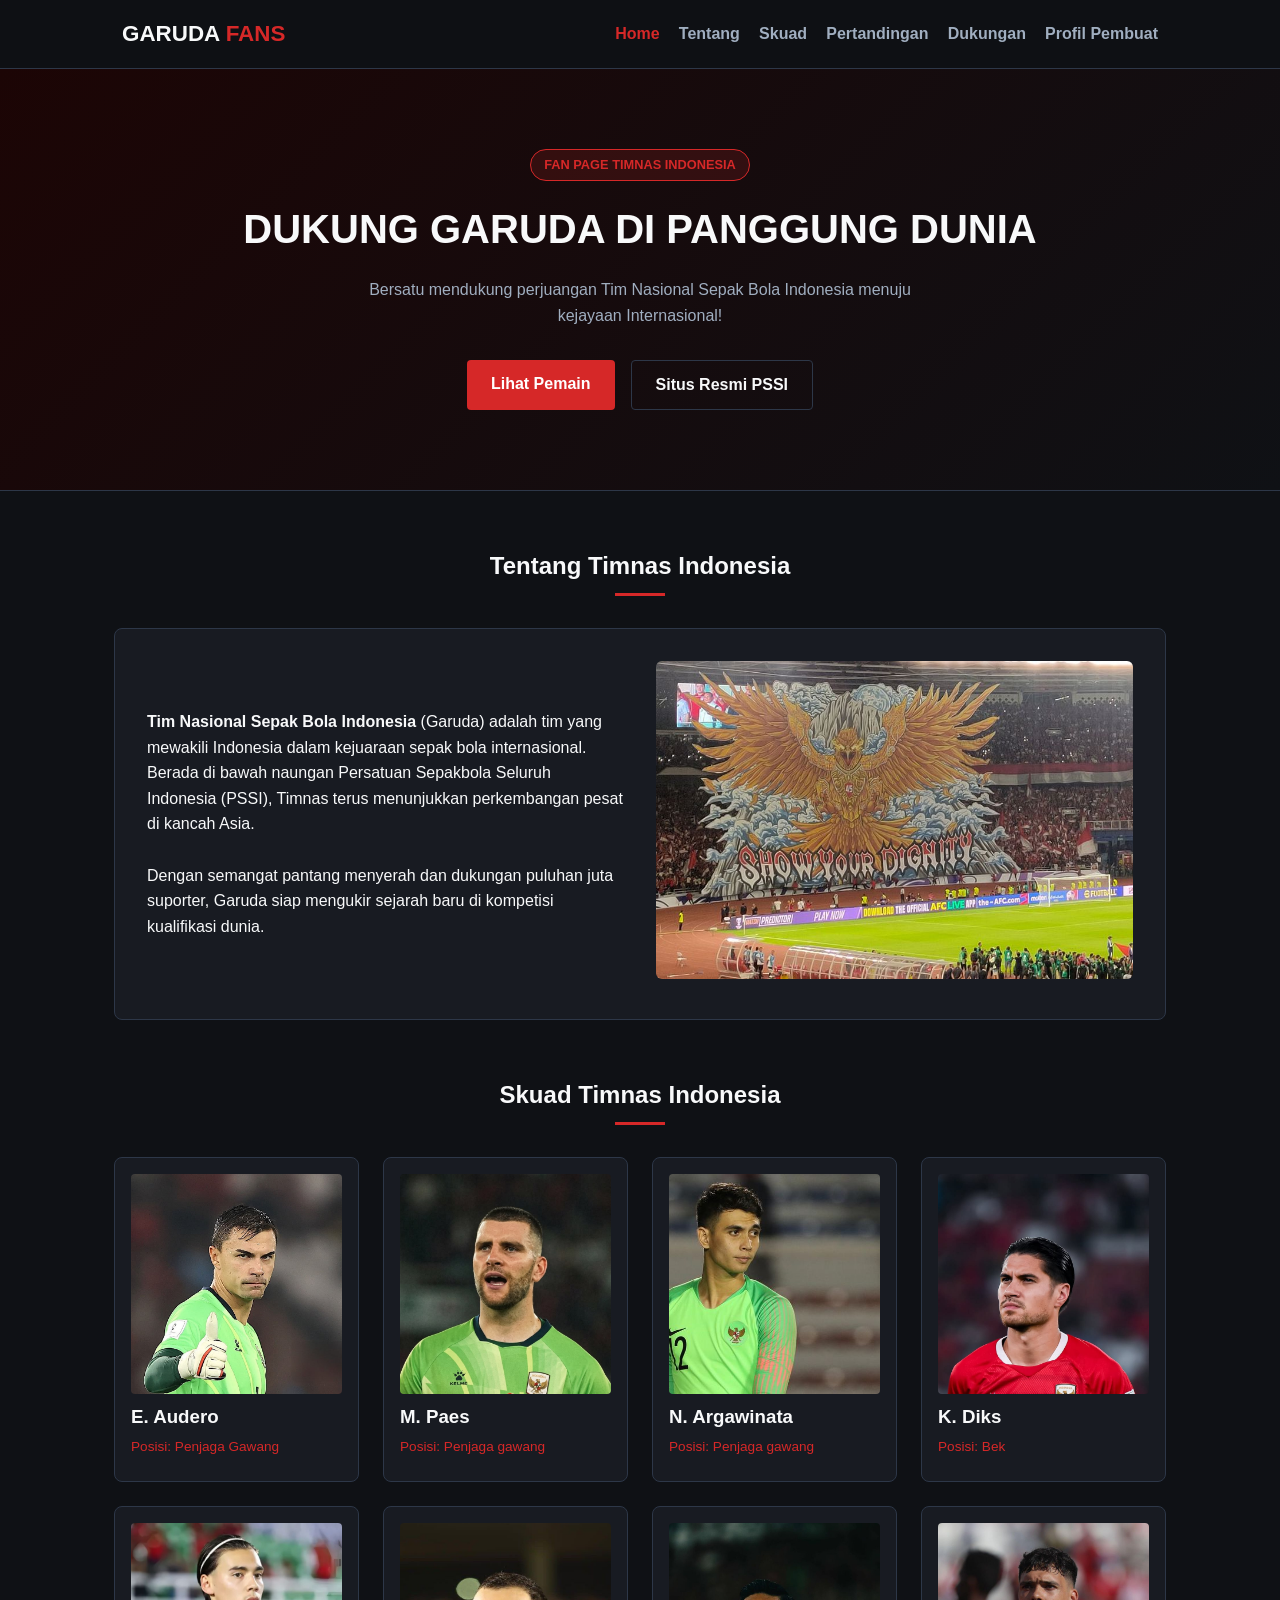
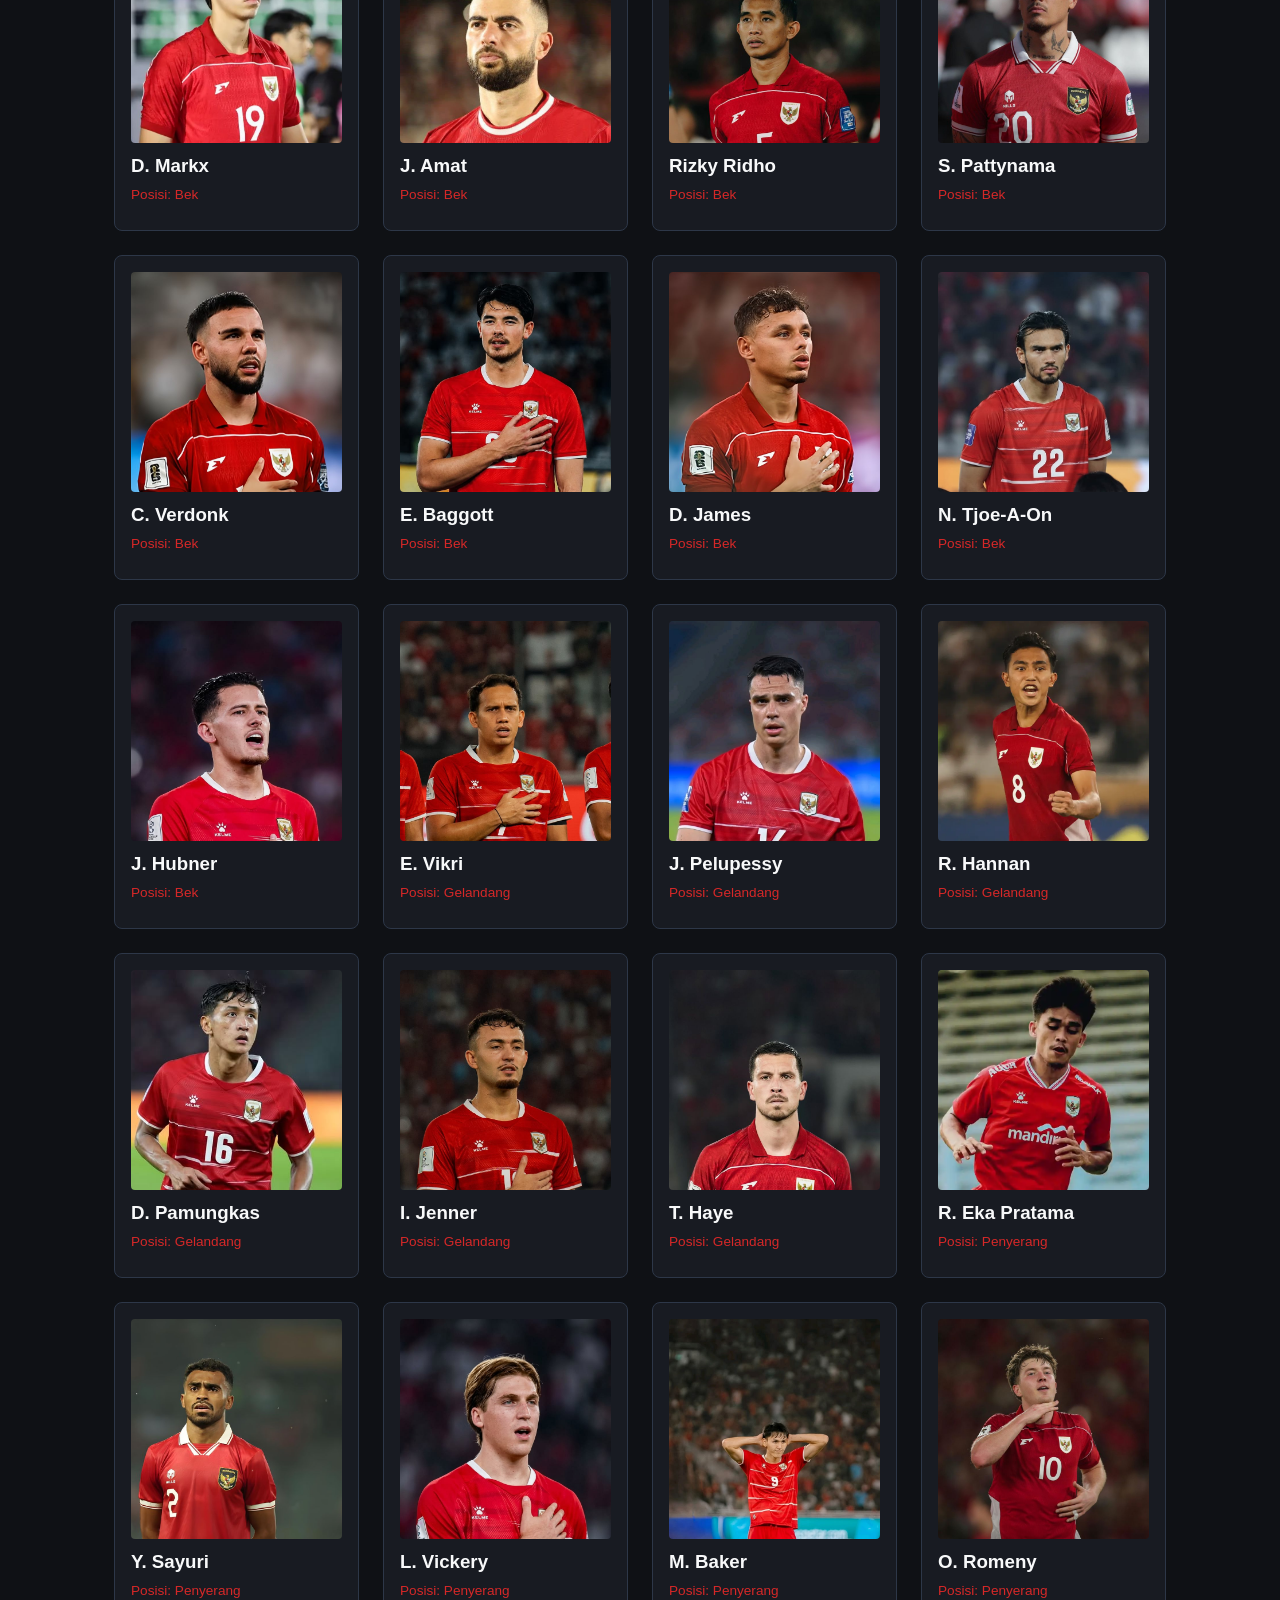
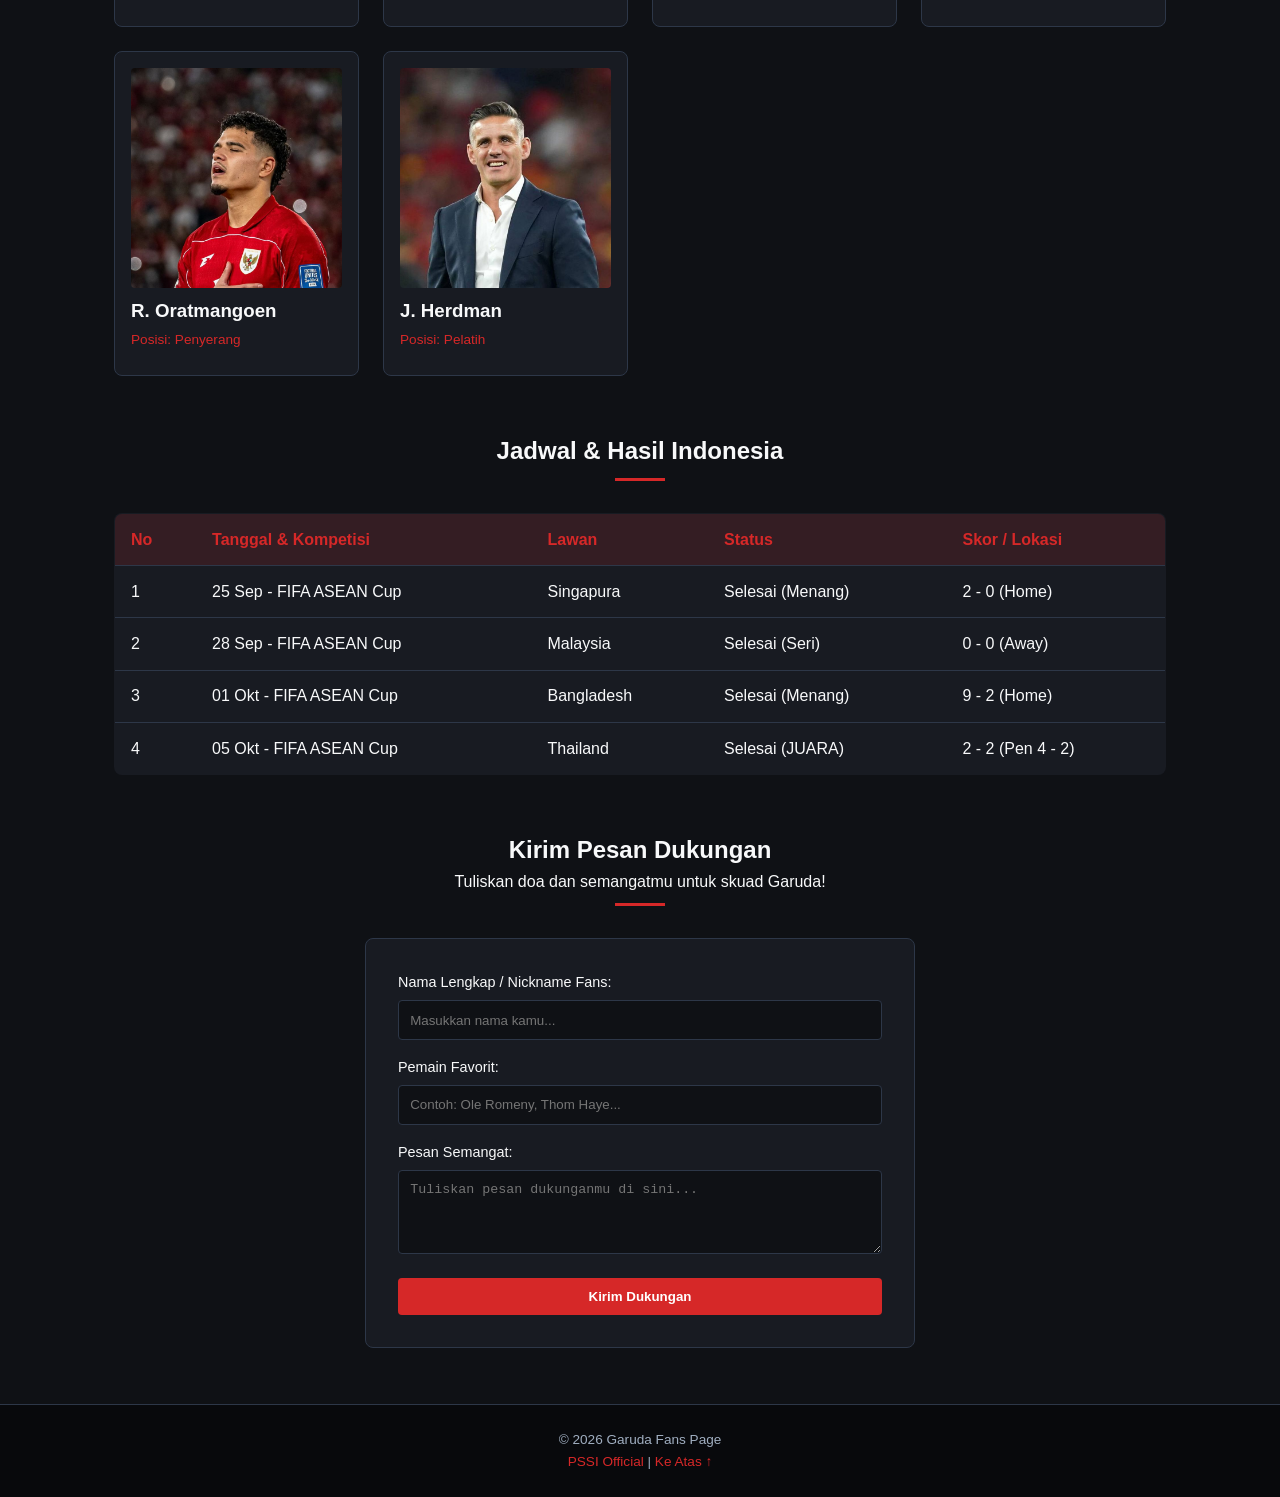
==== index.html @ 840ba575 "Refactor code structure for improved readability and maintainability" ====
<!doctype html>
<html lang="id">
  <head>
    <meta charset="UTF-8" />
    <meta name="viewport" content="width=device-width, initial-scale=1.0" />
    <title>Garuda Fans — Official Fan Page Timnas Indonesia</title>
    <link rel="stylesheet" href="css/style.css" />
  </head>
  <body id="top">
    <header class="navbar-container">
      <nav class="navbar">
        <div class="logo">
          <a href="index.html">GARUDA <span>FANS</span></a>
        </div>
        <ul class="nav-links">
          <li><a href="index.html" class="active">Home</a></li>
          <li><a href="#about">Tentang</a></li>
          <li><a href="#players">Skuad</a></li>
          <li><a href="#schedule">Pertandingan</a></li>
          <li><a href="#favorite-form">Dukungan</a></li>
          <li><a href="profile.html">Profil Pembuat</a></li>
        </ul>
      </nav>
    </header>

    <main>
      <section class="hero-section">
        <div class="hero-content">
          <span class="badge">FAN PAGE TIMNAS INDONESIA</span>
          <h1>DUKUNG GARUDA DI PANGGUNG DUNIA</h1>
          <p>
            Bersatu mendukung perjuangan Tim Nasional Sepak Bola Indonesia
            menuju kejayaan Internasional!
          </p>
          <div class="hero-buttons">
            <a href="#players" class="btn btn-primary">Lihat Pemain</a>
            <a
              href="https://pssi.org/"
              target="_blank"
              rel="noopener noreferrer"
              class="btn btn-secondary"
              >Situs Resmi PSSI</a
            >
          </div>
        </div>
      </section>

      <section id="about" class="section-container">
        <div class="section-header">
          <h2>Tentang Timnas Indonesia</h2>
          <div class="header-line"></div>
        </div>
        <div class="about-content">
          <div class="about-text">
            <p>
              <strong>Tim Nasional Sepak Bola Indonesia</strong> (Garuda) adalah
              tim yang mewakili Indonesia dalam kejuaraan sepak bola
              internasional. Berada di bawah naungan Persatuan Sepakbola Seluruh
              Indonesia (PSSI), Timnas terus menunjukkan perkembangan pesat di
              kancah Asia.
            </p>
            <br />
            <p>
              Dengan semangat pantang menyerah dan dukungan puluhan juta
              suporter, Garuda siap mengukir sejarah baru di kompetisi
              kualifikasi dunia.
            </p>
          </div>
          <div class="about-media">
            <img
              src="/images/about.jpg"
              alt="Suporter Sepak Bola Indonesia"
              class="styled-img"
            />
          </div>
        </div>
      </section>

      <section id="players" class="section-container">
        <div class="section-header">
          <h2>Skuad Timnas Indonesia</h2>
          <div class="header-line"></div>
        </div>
        <div class="players-grid">
          <article class="player-card">
            <div class="card-img-wrapper">
              <img src="/images/Emil Audero.jpeg" alt="Foto E. Audero" />
            </div>
            <div class="card-body">
              <h3>E. Audero</h3>
              <p class="player-role">Posisi: Penjaga Gawang</p>
            </div>
          </article>

          <article class="player-card">
            <div class="card-img-wrapper">
              <img src="/images/Maarten Paes.jpeg" alt="Foto M. Paes" />
            </div>
            <div class="card-body">
              <h3>M. Paes</h3>
              <p class="player-role">Posisi: Penjaga gawang</p>
            </div>
          </article>

          <article class="player-card">
            <div class="card-img-wrapper">
              <img src="/images/Nadeo Arga Winata - U23.jpeg" alt="Foto N. Argawinata" />
            </div>
            <div class="card-body">
              <h3>N. Argawinata</h3>
              <p class="player-role">Posisi: Penjaga gawang</p>
            </div>
          </article>

          <article class="player-card">
            <div class="card-img-wrapper">
              <img src="/images/Kevin Diks.jpeg" alt="Foto K. Diks" />
            </div>
            <div class="card-body">
              <h3>K. Diks</h3>
              <p class="player-role">Posisi: Bek</p>
            </div>
          </article>

          <article class="player-card">
            <div class="card-img-wrapper">
              <img src="/images/Dion Markx.jpeg" alt="Foto D. Markx" />
            </div>
            <div class="card-body">
              <h3>D. Markx</h3>
              <p class="player-role">Posisi: Bek</p>
            </div>
          </article>

          <article class="player-card">
            <div class="card-img-wrapper">
              <img src="/images/Jordi Amat.jpeg" alt="Foto J. Amat" />
            </div>
            <div class="card-body">
              <h3>J. Amat</h3>
              <p class="player-role">Posisi: Bek</p>
            </div>
          </article>

          <article class="player-card">
            <div class="card-img-wrapper">
              <img src="/images/Rizky Ridho.jpeg" alt="Foto Rizky Ridho" />
            </div>
            <div class="card-body">
              <h3>Rizky Ridho</h3>
              <p class="player-role">Posisi: Bek</p>
            </div>
          </article>

          <article class="player-card">
            <div class="card-img-wrapper">
              <img src="/images/Shayne Pattynama.jpeg" alt="Foto S. Pattynama" />
            </div>
            <div class="card-body">
              <h3>S. Pattynama</h3>
              <p class="player-role">Posisi: Bek</p>
            </div>
          </article>

          <article class="player-card">
            <div class="card-img-wrapper">
              <img src="/images/Calvin Verdonk.jpeg" alt="Foto C. Verdonk" />
            </div>
            <div class="card-body">
              <h3>C. Verdonk</h3>
              <p class="player-role">Posisi: Bek</p>
            </div>
          </article>

          <article class="player-card">
            <div class="card-img-wrapper">
              <img src="/images/Elkan Baggot.jpeg" alt="Foto E. Baggott" />
            </div>
            <div class="card-body">
              <h3>E. Baggott</h3>
              <p class="player-role">Posisi: Bek</p>
            </div>
          </article>

          <article class="player-card">
            <div class="card-img-wrapper">
              <img src="/images/Dean James.jpeg" alt="Foto D. James" />
            </div>
            <div class="card-body">
              <h3>D. James</h3>
              <p class="player-role">Posisi: Bek</p>
            </div>
          </article>

          <article class="player-card">
            <div class="card-img-wrapper">
              <img src="/images/Nathan Tjoe-A-On.jpeg" alt="Foto N. Tjoe-A-On" />
            </div>
            <div class="card-body">
              <h3>N. Tjoe-A-On</h3>
              <p class="player-role">Posisi: Bek</p>
            </div>
          </article>

          <article class="player-card">
            <div class="card-img-wrapper">
              <img src="/images/Justin hubner.jpeg" alt="Foto J. Hubner" />
            </div>
            <div class="card-body">
              <h3>J. Hubner</h3>
              <p class="player-role">Posisi: Bek</p>
            </div>
          </article>

          <article class="player-card">
            <div class="card-img-wrapper">
              <img src="/images/download.jpeg" alt="Foto E. Vikri" />
            </div>
            <div class="card-body">
              <h3>E. Vikri</h3>
              <p class="player-role">Posisi: Gelandang</p>
            </div>
          </article>

          <article class="player-card">
            <div class="card-img-wrapper">
              <img src="/images/joey pelupessy.jpeg" alt="Foto J. Pelupessy" />
            </div>
            <div class="card-body">
              <h3>J. Pelupessy</h3>
              <p class="player-role">Posisi: Gelandang</p>
            </div>
          </article>

          <article class="player-card">
            <div class="card-img-wrapper">
              <img src="/images/049908200_1753504376-20250725AA_Timnas_Indonesia_U-23_Vs_Thailand-4.webp" alt="Foto R. Hannan" />
            </div>
            <div class="card-body">
              <h3>R. Hannan</h3>
              <p class="player-role">Posisi: Gelandang</p>
            </div>
          </article>

          <article class="player-card">
            <div class="card-img-wrapper">
              <img src="/images/download (1).jpeg" alt="Foto D. Pamungkas" />
            </div>
            <div class="card-body">
              <h3>D. Pamungkas</h3>
              <p class="player-role">Posisi: Gelandang</p>
            </div>
          </article>

          <article class="player-card">
            <div class="card-img-wrapper">
              <img src="/images/download (2).jpeg" alt="Foto I. Jenner" />
            </div>
            <div class="card-body">
              <h3>I. Jenner</h3>
              <p class="player-role">Posisi: Gelandang</p>
            </div>
          </article>

          <article class="player-card">
            <div class="card-img-wrapper">
              <img src="/images/Thom Haye.jpeg" alt="Foto T. Haye" />
            </div>
            <div class="card-body">
              <h3>T. Haye</h3>
              <p class="player-role">Posisi: Gelandang</p>
            </div>
          </article>

          <article class="player-card">
            <div class="card-img-wrapper">
              <img src="/images/Rizky-Eka-Pratama-PSM-Makassarr.webp" alt="Foto R. Eka Pratama" />
            </div>
            <div class="card-body">
              <h3>R. Eka Pratama</h3>
              <p class="player-role">Posisi: Penyerang</p>
            </div>
          </article>

          <article class="player-card">
            <div class="card-img-wrapper">
              <img src="/images/download (3).jpeg" alt="Foto Y. Sayuri" />
            </div>
            <div class="card-body">
              <h3>Y. Sayuri</h3>
              <p class="player-role">Posisi: Penyerang</p>
            </div>
          </article>

          <article class="player-card">
            <div class="card-img-wrapper">
              <img src="/images/Luke Vickery.jpeg" alt="Foto L. Vickery" />
            </div>
            <div class="card-body">
              <h3>L. Vickery</h3>
              <p class="player-role">Posisi: Penyerang</p>
            </div>
          </article>

          <article class="player-card">
            <div class="card-img-wrapper">
              <img src="/images/Mitchell Baker.jpeg" alt="Foto M. Baker" />
            </div>
            <div class="card-body">
              <h3>M. Baker</h3>
              <p class="player-role">Posisi: Penyerang</p>
            </div>
          </article>

          <article class="player-card">
            <div class="card-img-wrapper">
              <img src="/images/Ole Romeny.jpeg" alt="Foto O. Romeny" />
            </div>
            <div class="card-body">
              <h3>O. Romeny</h3>
              <p class="player-role">Posisi: Penyerang</p>
            </div>
          </article>

          <article class="player-card">
            <div class="card-img-wrapper">
              <img src="/images/Ragnar Oratmangoen.jpeg" alt="Foto R. Oratmangoen" />
            </div>
            <div class="card-body">
              <h3>R. Oratmangoen</h3>
              <p class="player-role">Posisi: Penyerang</p>
            </div>
          </article>

          <article class="player-card">
            <div class="card-img-wrapper">
              <img src="/images/John Herdman.jpeg" alt="Foto J. Herdman" />
            </div>
            <div class="card-body">
              <h3>J. Herdman</h3>
              <p class="player-role">Posisi: Pelatih</p>
            </div>
          </article>
        </div>
      </section>

      <section id="schedule" class="section-container">
        <div class="section-header">
          <h2>Jadwal & Hasil Indonesia</h2>
          <div class="header-line"></div>
        </div>
        <div class="table-responsive">
          <table class="custom-table">
            <thead>
              <tr>
                <th>No</th>
                <th>Tanggal & Kompetisi</th>
                <th>Lawan</th>
                <th>Status</th>
                <th>Skor / Lokasi</th>
              </tr>
            </thead>
            <tbody>
              <tr>
                <td>1</td>
                <td>25 Sep - FIFA ASEAN Cup</td>
                <td>Singapura</td>
                <td>Selesai (Menang)</td>
                <td>2 - 0 (Home)</td>
              </tr>
              <tr>
                <td>2</td>
                <td>28 Sep - FIFA ASEAN Cup</td>
                <td>Malaysia</td>
                <td>Selesai (Seri)</td>
                <td>0 - 0 (Away)</td>
              </tr>
              <tr>
                <td>3</td>
                <td>01 Okt - FIFA ASEAN Cup</td>
                <td>Bangladesh</td>
                <td>Selesai (Menang)</td>
                <td>9 - 2 (Home)</td>
              </tr>
              <tr>
                <td>4</td>
                <td>05 Okt - FIFA ASEAN Cup</td>
                <td>Thailand</td>
                <td>Selesai (JUARA)</td>
                <td>2 - 2 (Pen 4 - 2)</td>
              </tr>
            </tbody>
          </table>
        </div>
      </section>

      <section id="favorite-form" class="section-container">
        <div class="section-header">
          <h2>Kirim Pesan Dukungan</h2>
          <p>Tuliskan doa dan semangatmu untuk skuad Garuda!</p>
          <div class="header-line"></div>
        </div>
        <form class="custom-form">
          <div class="form-group">
            <label for="username">Nama Lengkap / Nickname Fans:</label>
            <input
              type="text"
              id="username"
              name="username"
              placeholder="Masukkan nama kamu..."
              required
            />
          </div>

          <div class="form-group">
            <label for="fav-player">Pemain Favorit:</label>
            <input
              type="text"
              id="fav-player"
              name="fav_player"
              placeholder="Contoh: Ole Romeny, Thom Haye..."
              required
            />
          </div>

          <div class="form-group">
            <label for="support-msg">Pesan Semangat:</label>
            <textarea
              id="support-msg"
              name="support_msg"
              rows="4"
              placeholder="Tuliskan pesan dukunganmu di sini..."
            ></textarea>
          </div>

          <button type="button" class="btn btn-primary btn-block">
            Kirim Dukungan
          </button>
        </form>
      </section>
    </main>

    <footer class="footer-container">
      <div class="footer-content">
        <p>&copy; 2026 Garuda Fans Page</p>
        <p>
          <a href="https://pssi.org/" target="_blank" rel="noopener noreferrer"
            >PSSI Official</a
          >
          |
          <a href="#top">Ke Atas ↑</a>
        </p>
      </div>
    </footer>
  </body>
</html>
---- css/style.css ----
/* RESET DASAR */
* {
  margin: 0;
  padding: 0;
  box-sizing: border-box;
}

:root {
  --bg-dark: #0f1115;
  --bg-card: #181b22;
  --primary-red: #d62828;
  --primary-red-hover: #b81d1d;
  --text-light: #f8f9fa;
  --text-muted: #a0aec0;
  --border-color: #2d3748;
  --font-main: "Segoe UI", Arial, sans-serif;
}

html {
  scroll-behavior: smooth;
}

body {
  background-color: var(--bg-dark);
  color: var(--text-light);
  font-family: var(--font-main);
  line-height: 1.6;
}

/* NAVBAR (Sticky) */
.navbar-container {
  position: sticky;
  top: 0;
  z-index: 1000;
  background-color: rgba(15, 17, 21, 0.95);
  border-bottom: 1px solid var(--border-color);
}

.navbar {
  display: flex;
  justify-content: space-between;
  align-items: center;
  max-width: 1100px;
  margin: 0 auto;
  padding: 1rem 2rem;
}

.logo a {
  font-size: 1.4rem;
  font-weight: 800;
  color: var(--text-light);
  text-decoration: none;
}

.logo a span {
  color: var(--primary-red);
}

.nav-links {
  display: flex;
  list-style: none;
  gap: 1.2rem;
}

.nav-links a {
  color: var(--text-muted);
  text-decoration: none;
  font-weight: 600;
  transition: 0.3s;
}

.nav-links a:hover,
.nav-links a.active {
  color: var(--primary-red);
}

/* HERO SECTION */
.hero-section {
  background: linear-gradient(135deg, #1c0505 0%, #0f1115 100%);
  text-align: center;
  padding: 5rem 1rem;
  border-bottom: 1px solid var(--border-color);
}

.badge {
  display: inline-block;
  background-color: rgba(214, 40, 40, 0.15);
  color: var(--primary-red);
  border: 1px solid var(--primary-red);
  padding: 0.3rem 0.8rem;
  border-radius: 20px;
  font-size: 0.8rem;
  font-weight: bold;
  margin-bottom: 1rem;
}

.hero-content h1 {
  font-size: 2.5rem;
  margin-bottom: 1rem;
}

.hero-content p {
  color: var(--text-muted);
  max-width: 600px;
  margin: 0 auto 2rem auto;
}

.hero-buttons {
  display: flex;
  justify-content: center;
  gap: 1rem;
}

/* BUTTONS */
.btn {
  padding: 0.7rem 1.5rem;
  font-weight: bold;
  border-radius: 4px;
  text-decoration: none;
  cursor: pointer;
  border: none;
  transition: 0.3s;
}

.btn-primary {
  background-color: var(--primary-red);
  color: #fff;
}

.btn-primary:hover {
  background-color: var(--primary-red-hover);
}

.btn-secondary {
  background-color: transparent;
  color: var(--text-light);
  border: 1px solid var(--border-color);
}

.btn-secondary:hover {
  border-color: var(--primary-red);
  color: var(--primary-red);
}

.btn-block {
  width: 100%;
}

/* SECTIONS & LAYOUT */
.section-container {
  max-width: 1100px;
  margin: 3.5rem auto;
  padding: 0 1.5rem;
}

.section-header {
  text-align: center;
  margin-bottom: 2rem;
}

.header-line {
  width: 50px;
  height: 3px;
  background-color: var(--primary-red);
  margin: 0.5rem auto 0 auto;
}

.about-content {
  display: flex;
  gap: 2rem;
  align-items: center;
  background-color: var(--bg-card);
  padding: 2rem;
  border-radius: 8px;
  border: 1px solid var(--border-color);
}

.about-text {
  flex: 1;
}
.about-media {
  flex: 1;
}

.styled-img {
  width: 100%;
  border-radius: 6px;
}

/* CARDS (CSS Grid) */
.players-grid,
.info-grid,
.skills-grid {
  display: grid;
  grid-template-columns: repeat(auto-fit, minmax(220px, 1fr));
  gap: 1.5rem;
}

.player-card,
.info-box,
.skill-card {
  position: relative;
  background-color: var(--bg-card);
  border: 1px solid var(--border-color);
  border-radius: 8px;
  overflow: hidden;
  transition: 0.3s;
  padding: 1rem;
}

.player-card:hover {
  transform: translateY(-5px);
  border-color: var(--primary-red);
}

.card-badge {
  position: absolute;
  top: 15px;
  right: 15px;
  background-color: var(--primary-red);
  color: #fff;
  font-size: 0.7rem;
  padding: 0.2rem 0.5rem;
  border-radius: 4px;
}

/* FIX FOTO PEMAIN KEPOTONG */
.card-img-wrapper {
  width: 100%;
  height: 220px;
  overflow: hidden;
  border-radius: 4px;
}

.card-img-wrapper img {
  width: 100%;
  height: 100%;
  object-fit: cover;
  object-position: top center;
  display: block;
}

.card-body h3,
.info-box h3,
.skill-card h3 {
  margin: 0.5rem 0 0.2rem 0;
  color: var(--text-light);
}

.player-role {
  font-size: 0.85rem;
  color: var(--primary-red);
  margin-bottom: 0.5rem;
}

.player-desc,
.info-box p,
.skill-card p {
  font-size: 0.9rem;
  color: var(--text-muted);
}

/* TAMPILAN KARTU INFORMASI PRIBADI AK SEN MERAH */
.info-box.accent-border {
  position: relative;
  border-top: 3px solid var(--primary-red);
  background: linear-gradient(145deg, #181b22 0%, #20242e 100%);
  padding-top: 1.8rem;
  transition:
    transform 0.3s ease,
    box-shadow 0.3s ease;
}

.info-box.accent-border:hover {
  transform: translateY(-5px);
  box-shadow: 0 5px 15px rgba(214, 40, 40, 0.2);
}

.info-badge {
  position: absolute;
  top: 8px;
  left: 15px;
  font-size: 0.65rem;
  font-weight: 800;
  color: var(--primary-red);
  letter-spacing: 1px;
}

/* TABEL */
.table-responsive {
  overflow-x: auto;
}

.custom-table {
  width: 100%;
  border-collapse: collapse;
  background-color: var(--bg-card);
  border-radius: 8px;
  overflow: hidden;
  border: 1px solid var(--border-color);
}

.custom-table th,
.custom-table td {
  padding: 0.8rem 1rem;
  text-align: left;
  border-bottom: 1px solid var(--border-color);
}

.custom-table th {
  background-color: rgba(214, 40, 40, 0.15);
  color: var(--primary-red);
}

/* FORM */
.custom-form {
  max-width: 550px;
  margin: 0 auto;
  background-color: var(--bg-card);
  padding: 2rem;
  border-radius: 8px;
  border: 1px solid var(--border-color);
}

.form-group {
  margin-bottom: 1rem;
}

.form-group label {
  display: block;
  margin-bottom: 0.4rem;
  font-size: 0.9rem;
}

.form-group input,
.form-group textarea {
  width: 100%;
  padding: 0.7rem;
  background-color: var(--bg-dark);
  border: 1px solid var(--border-color);
  border-radius: 4px;
  color: var(--text-light);
}

.form-group input:focus,
.form-group textarea:focus {
  outline: none;
  border-color: var(--primary-red);
}

/* PROFIL HEADER */
.profile-hero {
  background-color: var(--bg-card);
  padding: 3rem 1rem;
  text-align: center;
  border-bottom: 1px solid var(--border-color);
}

.profile-avatar img {
  width: 110px;
  height: 110px;
  border-radius: 50%;
  border: 3px solid var(--primary-red);
  margin-bottom: 1rem;
  object-fit: cover;
  object-position: top center;
}

.profile-subtitle {
  color: var(--primary-red);
  font-size: 0.9rem;
}

/* FOOTER */
.footer-container {
  background-color: #08090c;
  border-top: 1px solid var(--border-color);
  padding: 1.5rem;
  text-align: center;
  margin-top: 3rem;
}

.footer-content p {
  color: var(--text-muted);
  font-size: 0.85rem;
}

.footer-content a {
  color: var(--primary-red);
  text-decoration: none;
}
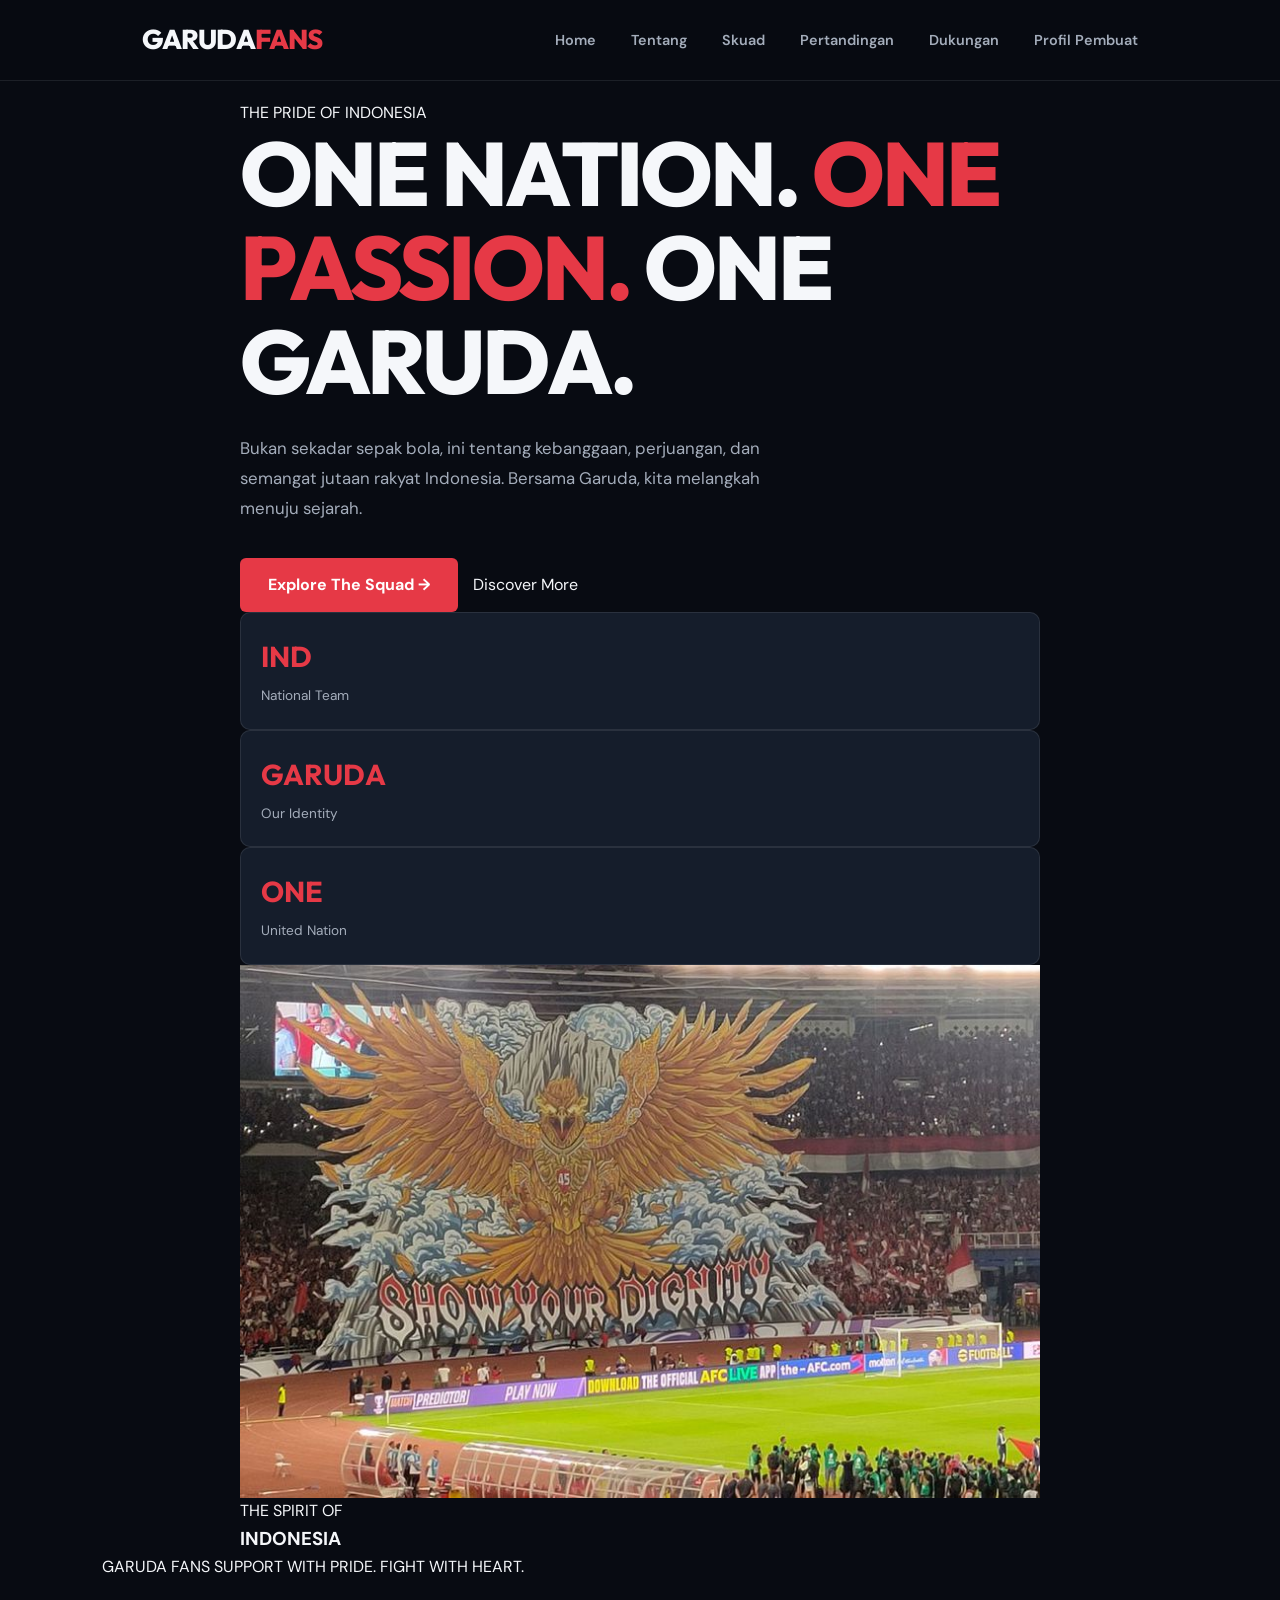
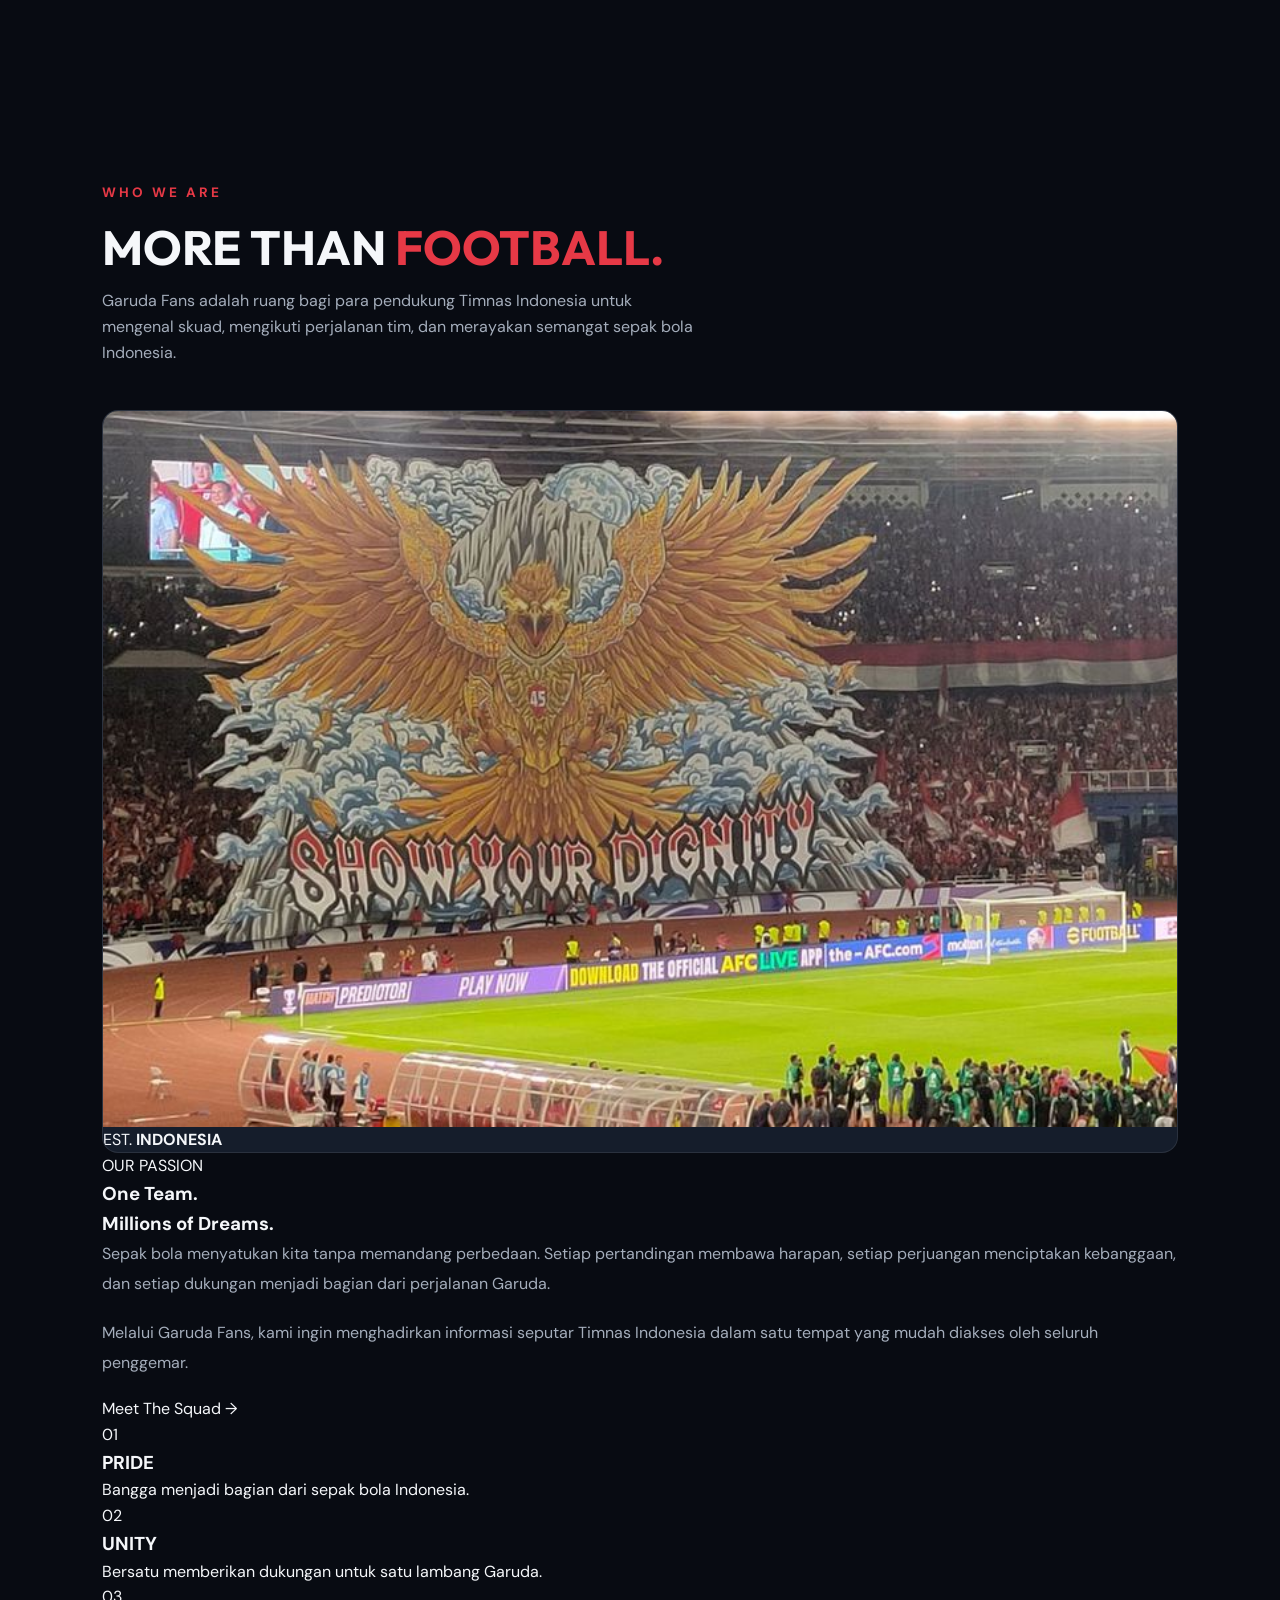
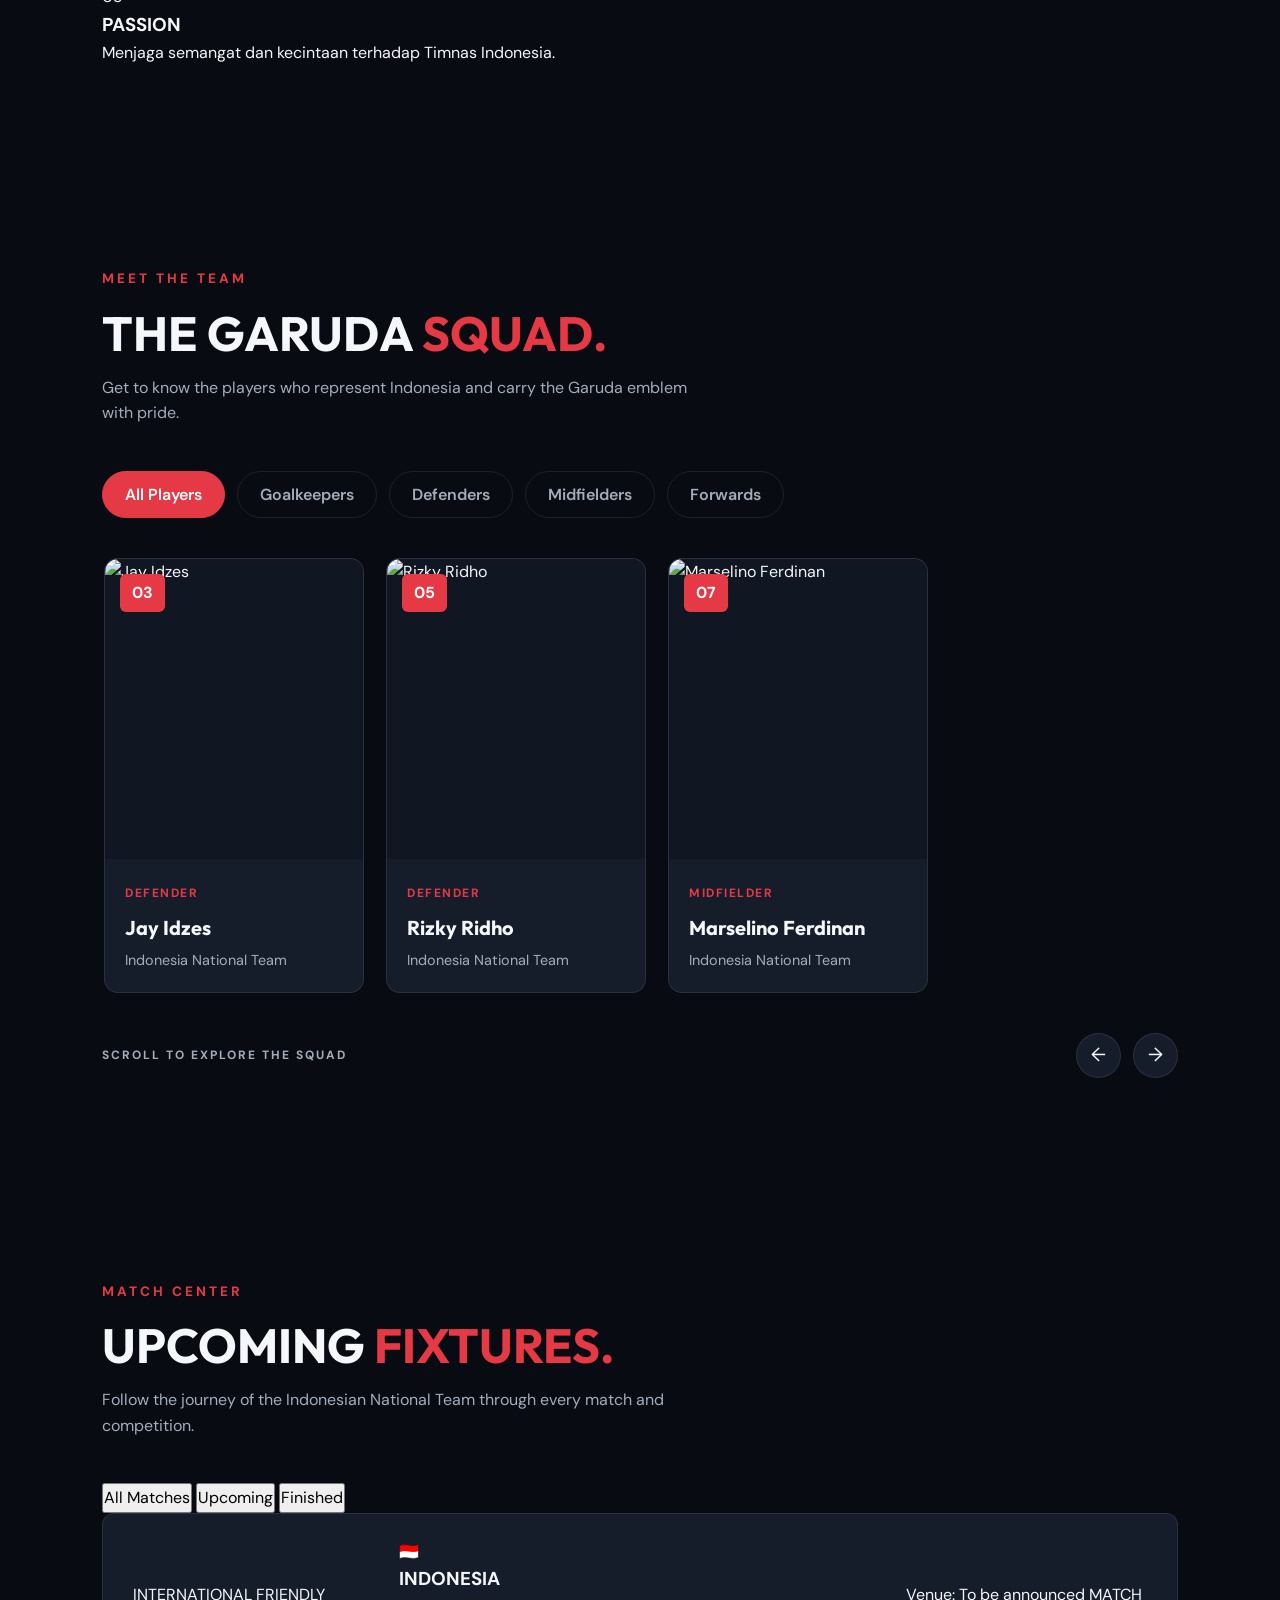
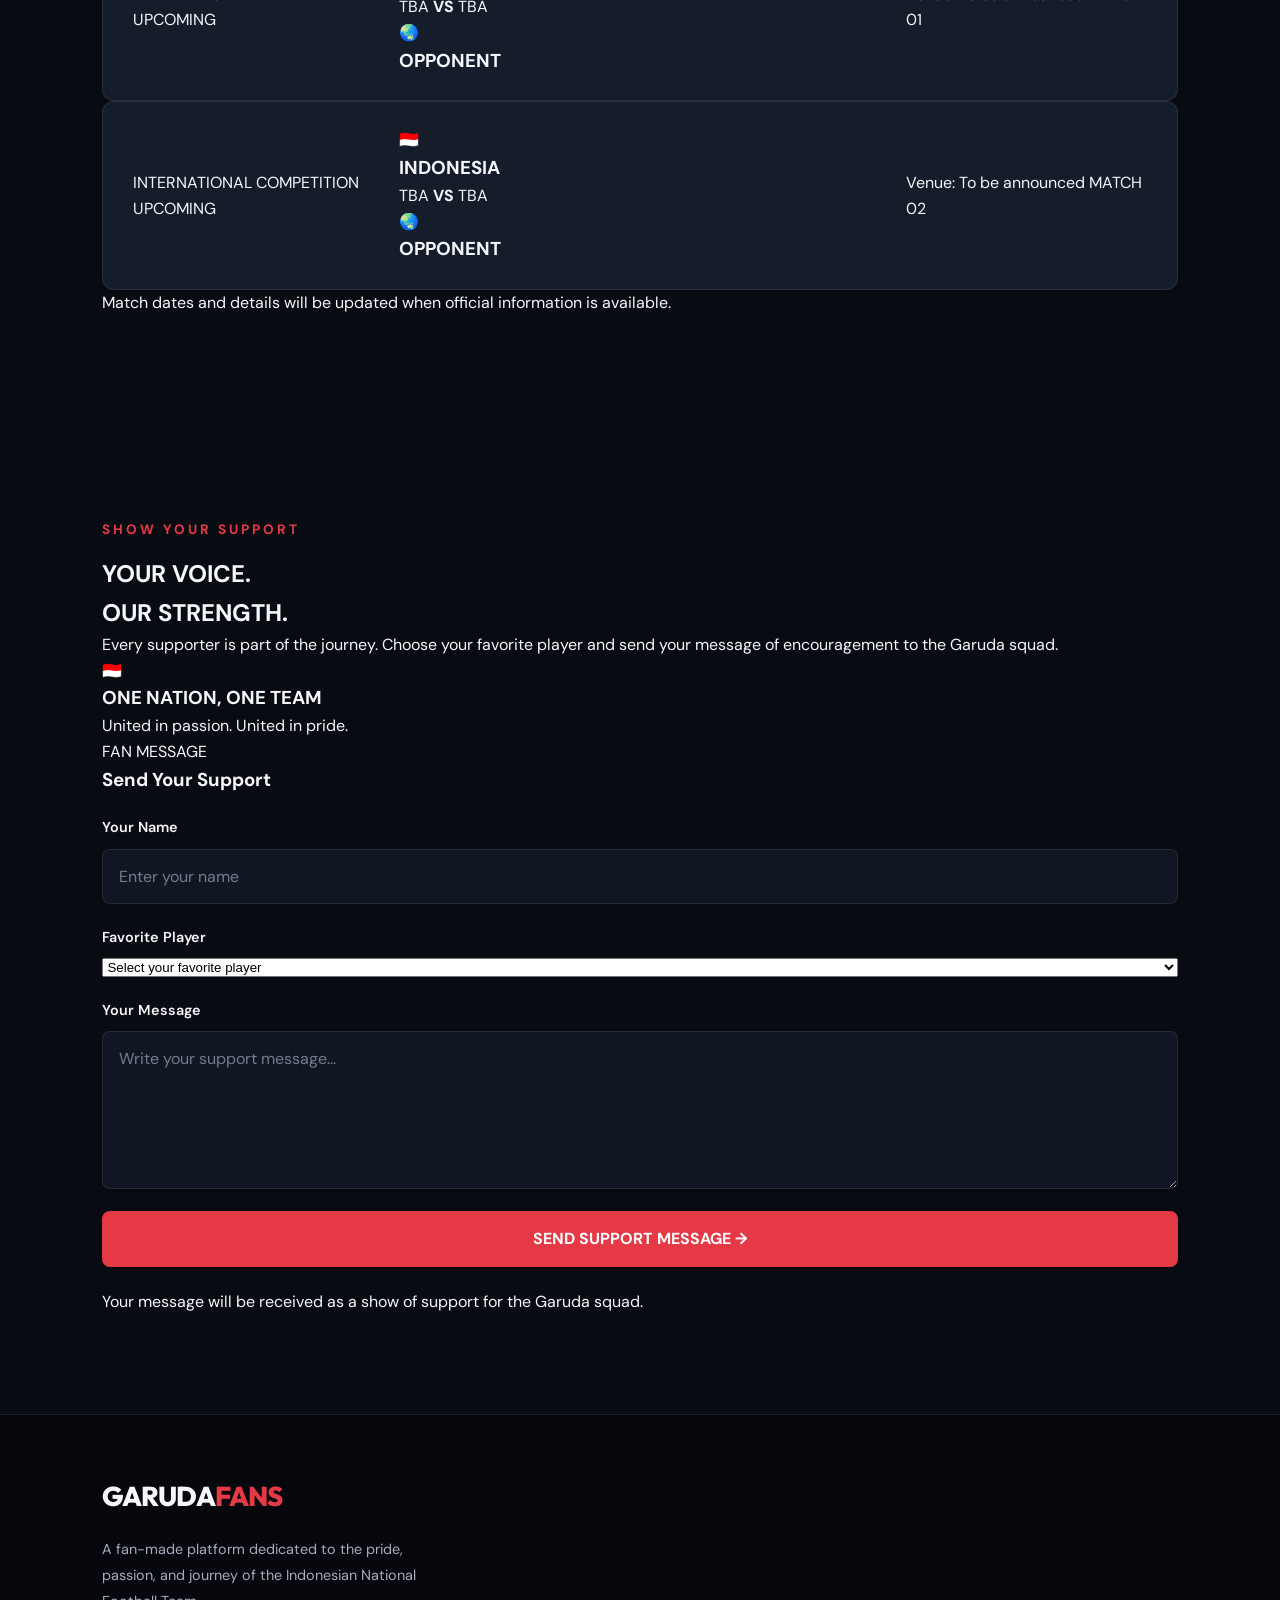
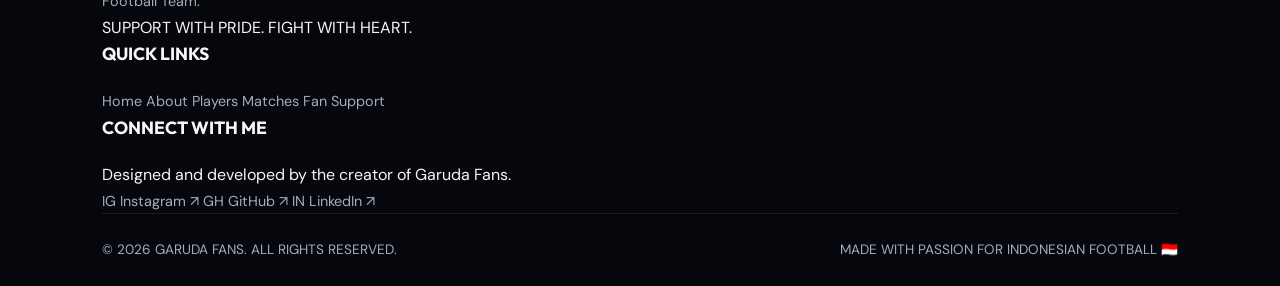
==== commit e7a92e9e: "feat: Implement main JavaScript functionality and update profile page layout and content" ====
--- a/index.html
+++ b/index.html
@@ -3,16 +3,23 @@
   <head>
     <meta charset="UTF-8" />
     <meta name="viewport" content="width=device-width, initial-scale=1.0" />
+    <meta
+      name="description"
+      content="Garuda Fans — Fan-made platform untuk mengenal skuad, mengikuti pertandingan, dan mendukung Timnas Indonesia."
+    />
     <title>Garuda Fans — Official Fan Page Timnas Indonesia</title>
     <link rel="stylesheet" href="css/style.css" />
   </head>
+
   <body id="top">
-    <header class="navbar-container">
-      <nav class="navbar">
-        <div class="logo">
-          <a href="index.html">GARUDA <span>FANS</span></a>
-        </div>
-        <ul class="nav-links">
+    <!-- ==============================
+         NAVIGATION
+    ============================== -->
+    <header class="site-header">
+      <nav class="navbar container">
+        <a href="index.html" class="logo"> GARUDA<span>FANS</span> </a>
+
+        <ul class="nav-links" id="nav-menu">
           <li><a href="index.html" class="active">Home</a></li>
           <li><a href="#about">Tentang</a></li>
           <li><a href="#players">Skuad</a></li>
@@ -20,437 +27,698 @@
           <li><a href="#favorite-form">Dukungan</a></li>
           <li><a href="profile.html">Profil Pembuat</a></li>
         </ul>
+
+        <button
+          class="menu-toggle"
+          id="menu-toggle"
+          type="button"
+          aria-label="Open navigation menu"
+          aria-expanded="false"
+          aria-controls="nav-menu"
+        >
+          <span></span>
+          <span></span>
+          <span></span>
+        </button>
       </nav>
     </header>
 
     <main>
+      <!-- ==============================
+           HERO SECTION
+      ============================== -->
       <section class="hero-section">
-        <div class="hero-content">
-          <span class="badge">FAN PAGE TIMNAS INDONESIA</span>
-          <h1>DUKUNG GARUDA DI PANGGUNG DUNIA</h1>
-          <p>
-            Bersatu mendukung perjuangan Tim Nasional Sepak Bola Indonesia
-            menuju kejayaan Internasional!
-          </p>
-          <div class="hero-buttons">
-            <a href="#players" class="btn btn-primary">Lihat Pemain</a>
-            <a
-              href="https://pssi.org/"
-              target="_blank"
-              rel="noopener noreferrer"
-              class="btn btn-secondary"
-              >Situs Resmi PSSI</a
-            >
-          </div>
+        <div class="hero-overlay"></div>
+
+        <div class="hero-content container">
+          <div class="hero-text">
+            <span class="hero-badge">
+              <span class="badge-dot"></span>
+              THE PRIDE OF INDONESIA
+            </span>
+
+            <h1>
+              ONE NATION.
+              <span>ONE PASSION.</span>
+              ONE GARUDA.
+            </h1>
+
+            <p>
+              Bukan sekadar sepak bola, ini tentang kebanggaan, perjuangan, dan
+              semangat jutaan rakyat Indonesia. Bersama Garuda, kita melangkah
+              menuju sejarah.
+            </p>
+
+            <div class="hero-buttons">
+              <a href="#players" class="btn btn-primary">
+                Explore The Squad
+                <span>→</span>
+              </a>
+
+              <a href="#about" class="btn btn-outline"> Discover More </a>
+            </div>
+
+            <div class="hero-stats">
+              <div class="stat-item">
+                <h3>IND</h3>
+                <p>National Team</p>
+              </div>
+
+              <div class="stat-divider"></div>
+
+              <div class="stat-item">
+                <h3>GARUDA</h3>
+                <p>Our Identity</p>
+              </div>
+
+              <div class="stat-divider"></div>
+
+              <div class="stat-item">
+                <h3>ONE</h3>
+                <p>United Nation</p>
+              </div>
+            </div>
+          </div>
+
+          <div class="hero-visual">
+            <img
+              src="assets/images/about.jpg"
+              alt="Suporter Timnas Indonesia mendukung Garuda"
+            />
+
+            <div class="hero-image-caption">
+              <span>THE SPIRIT OF</span>
+              <h3>INDONESIA</h3>
+            </div>
+          </div>
+        </div>
+
+        <div class="hero-bottom">
+          <span>GARUDA FANS</span>
+          <span>SUPPORT WITH PRIDE. FIGHT WITH HEART.</span>
         </div>
       </section>
 
-      <section id="about" class="section-container">
-        <div class="section-header">
-          <h2>Tentang Timnas Indonesia</h2>
-          <div class="header-line"></div>
-        </div>
-        <div class="about-content">
-          <div class="about-text">
+      <!-- ==============================
+           ABOUT SECTION
+      ============================== -->
+      <section class="about-section" id="about">
+        <div class="container">
+          <div class="section-heading">
+            <span class="section-label">WHO WE ARE</span>
+
+            <h2>MORE THAN <span>FOOTBALL.</span></h2>
+
             <p>
-              <strong>Tim Nasional Sepak Bola Indonesia</strong> (Garuda) adalah
-              tim yang mewakili Indonesia dalam kejuaraan sepak bola
-              internasional. Berada di bawah naungan Persatuan Sepakbola Seluruh
-              Indonesia (PSSI), Timnas terus menunjukkan perkembangan pesat di
-              kancah Asia.
+              Garuda Fans adalah ruang bagi para pendukung Timnas Indonesia
+              untuk mengenal skuad, mengikuti perjalanan tim, dan merayakan
+              semangat sepak bola Indonesia.
             </p>
-            <br />
-            <p>
-              Dengan semangat pantang menyerah dan dukungan puluhan juta
-              suporter, Garuda siap mengukir sejarah baru di kompetisi
-              kualifikasi dunia.
-            </p>
-          </div>
-          <div class="about-media">
-            <img
-              src="/images/about.jpg"
-              alt="Suporter Sepak Bola Indonesia"
-              class="styled-img"
-            />
+          </div>
+
+          <div class="about-content">
+            <div class="about-image">
+              <img
+                src="assets/images/about.jpg"
+                alt="Semangat pendukung Timnas Indonesia"
+              />
+
+              <div class="image-tag">
+                <span>EST.</span>
+                <strong>INDONESIA</strong>
+              </div>
+            </div>
+
+            <div class="about-text">
+              <span class="content-label">OUR PASSION</span>
+
+              <h3>One Team.<br />Millions of Dreams.</h3>
+
+              <p>
+                Sepak bola menyatukan kita tanpa memandang perbedaan. Setiap
+                pertandingan membawa harapan, setiap perjuangan menciptakan
+                kebanggaan, dan setiap dukungan menjadi bagian dari perjalanan
+                Garuda.
+              </p>
+
+              <p>
+                Melalui Garuda Fans, kami ingin menghadirkan informasi seputar
+                Timnas Indonesia dalam satu tempat yang mudah diakses oleh
+                seluruh penggemar.
+              </p>
+
+              <a href="#players" class="text-link">
+                Meet The Squad <span>→</span>
+              </a>
+            </div>
+          </div>
+
+          <div class="about-values">
+            <div class="value-card">
+              <span class="value-number">01</span>
+              <h3>PRIDE</h3>
+              <p>Bangga menjadi bagian dari sepak bola Indonesia.</p>
+            </div>
+
+            <div class="value-card">
+              <span class="value-number">02</span>
+              <h3>UNITY</h3>
+              <p>Bersatu memberikan dukungan untuk satu lambang Garuda.</p>
+            </div>
+
+            <div class="value-card">
+              <span class="value-number">03</span>
+              <h3>PASSION</h3>
+              <p>Menjaga semangat dan kecintaan terhadap Timnas Indonesia.</p>
+            </div>
           </div>
         </div>
       </section>
 
-      <section id="players" class="section-container">
-        <div class="section-header">
-          <h2>Skuad Timnas Indonesia</h2>
-          <div class="header-line"></div>
-        </div>
-        <div class="players-grid">
-          <article class="player-card">
-            <div class="card-img-wrapper">
-              <img src="/images/Emil Audero.jpeg" alt="Foto E. Audero" />
-            </div>
-            <div class="card-body">
-              <h3>E. Audero</h3>
-              <p class="player-role">Posisi: Penjaga Gawang</p>
-            </div>
-          </article>
-
-          <article class="player-card">
-            <div class="card-img-wrapper">
-              <img src="/images/Maarten Paes.jpeg" alt="Foto M. Paes" />
-            </div>
-            <div class="card-body">
-              <h3>M. Paes</h3>
-              <p class="player-role">Posisi: Penjaga gawang</p>
-            </div>
-          </article>
-
-          <article class="player-card">
-            <div class="card-img-wrapper">
-              <img src="/images/Nadeo Arga Winata - U23.jpeg" alt="Foto N. Argawinata" />
-            </div>
-            <div class="card-body">
-              <h3>N. Argawinata</h3>
-              <p class="player-role">Posisi: Penjaga gawang</p>
-            </div>
-          </article>
-
-          <article class="player-card">
-            <div class="card-img-wrapper">
-              <img src="/images/Kevin Diks.jpeg" alt="Foto K. Diks" />
-            </div>
-            <div class="card-body">
-              <h3>K. Diks</h3>
-              <p class="player-role">Posisi: Bek</p>
-            </div>
-          </article>
-
-          <article class="player-card">
-            <div class="card-img-wrapper">
-              <img src="/images/Dion Markx.jpeg" alt="Foto D. Markx" />
-            </div>
-            <div class="card-body">
-              <h3>D. Markx</h3>
-              <p class="player-role">Posisi: Bek</p>
-            </div>
-          </article>
-
-          <article class="player-card">
-            <div class="card-img-wrapper">
-              <img src="/images/Jordi Amat.jpeg" alt="Foto J. Amat" />
-            </div>
-            <div class="card-body">
-              <h3>J. Amat</h3>
-              <p class="player-role">Posisi: Bek</p>
-            </div>
-          </article>
-
-          <article class="player-card">
-            <div class="card-img-wrapper">
-              <img src="/images/Rizky Ridho.jpeg" alt="Foto Rizky Ridho" />
-            </div>
-            <div class="card-body">
-              <h3>Rizky Ridho</h3>
-              <p class="player-role">Posisi: Bek</p>
-            </div>
-          </article>
-
-          <article class="player-card">
-            <div class="card-img-wrapper">
-              <img src="/images/Shayne Pattynama.jpeg" alt="Foto S. Pattynama" />
-            </div>
-            <div class="card-body">
-              <h3>S. Pattynama</h3>
-              <p class="player-role">Posisi: Bek</p>
-            </div>
-          </article>
-
-          <article class="player-card">
-            <div class="card-img-wrapper">
-              <img src="/images/Calvin Verdonk.jpeg" alt="Foto C. Verdonk" />
-            </div>
-            <div class="card-body">
-              <h3>C. Verdonk</h3>
-              <p class="player-role">Posisi: Bek</p>
-            </div>
-          </article>
-
-          <article class="player-card">
-            <div class="card-img-wrapper">
-              <img src="/images/Elkan Baggot.jpeg" alt="Foto E. Baggott" />
-            </div>
-            <div class="card-body">
-              <h3>E. Baggott</h3>
-              <p class="player-role">Posisi: Bek</p>
-            </div>
-          </article>
-
-          <article class="player-card">
-            <div class="card-img-wrapper">
-              <img src="/images/Dean James.jpeg" alt="Foto D. James" />
-            </div>
-            <div class="card-body">
-              <h3>D. James</h3>
-              <p class="player-role">Posisi: Bek</p>
-            </div>
-          </article>
-
-          <article class="player-card">
-            <div class="card-img-wrapper">
-              <img src="/images/Nathan Tjoe-A-On.jpeg" alt="Foto N. Tjoe-A-On" />
-            </div>
-            <div class="card-body">
-              <h3>N. Tjoe-A-On</h3>
-              <p class="player-role">Posisi: Bek</p>
-            </div>
-          </article>
-
-          <article class="player-card">
-            <div class="card-img-wrapper">
-              <img src="/images/Justin hubner.jpeg" alt="Foto J. Hubner" />
-            </div>
-            <div class="card-body">
-              <h3>J. Hubner</h3>
-              <p class="player-role">Posisi: Bek</p>
-            </div>
-          </article>
-
-          <article class="player-card">
-            <div class="card-img-wrapper">
-              <img src="/images/download.jpeg" alt="Foto E. Vikri" />
-            </div>
-            <div class="card-body">
-              <h3>E. Vikri</h3>
-              <p class="player-role">Posisi: Gelandang</p>
-            </div>
-          </article>
-
-          <article class="player-card">
-            <div class="card-img-wrapper">
-              <img src="/images/joey pelupessy.jpeg" alt="Foto J. Pelupessy" />
-            </div>
-            <div class="card-body">
-              <h3>J. Pelupessy</h3>
-              <p class="player-role">Posisi: Gelandang</p>
-            </div>
-          </article>
-
-          <article class="player-card">
-            <div class="card-img-wrapper">
-              <img src="/images/049908200_1753504376-20250725AA_Timnas_Indonesia_U-23_Vs_Thailand-4.webp" alt="Foto R. Hannan" />
-            </div>
-            <div class="card-body">
-              <h3>R. Hannan</h3>
-              <p class="player-role">Posisi: Gelandang</p>
-            </div>
-          </article>
-
-          <article class="player-card">
-            <div class="card-img-wrapper">
-              <img src="/images/download (1).jpeg" alt="Foto D. Pamungkas" />
-            </div>
-            <div class="card-body">
-              <h3>D. Pamungkas</h3>
-              <p class="player-role">Posisi: Gelandang</p>
-            </div>
-          </article>
-
-          <article class="player-card">
-            <div class="card-img-wrapper">
-              <img src="/images/download (2).jpeg" alt="Foto I. Jenner" />
-            </div>
-            <div class="card-body">
-              <h3>I. Jenner</h3>
-              <p class="player-role">Posisi: Gelandang</p>
-            </div>
-          </article>
-
-          <article class="player-card">
-            <div class="card-img-wrapper">
-              <img src="/images/Thom Haye.jpeg" alt="Foto T. Haye" />
-            </div>
-            <div class="card-body">
-              <h3>T. Haye</h3>
-              <p class="player-role">Posisi: Gelandang</p>
-            </div>
-          </article>
-
-          <article class="player-card">
-            <div class="card-img-wrapper">
-              <img src="/images/Rizky-Eka-Pratama-PSM-Makassarr.webp" alt="Foto R. Eka Pratama" />
-            </div>
-            <div class="card-body">
-              <h3>R. Eka Pratama</h3>
-              <p class="player-role">Posisi: Penyerang</p>
-            </div>
-          </article>
-
-          <article class="player-card">
-            <div class="card-img-wrapper">
-              <img src="/images/download (3).jpeg" alt="Foto Y. Sayuri" />
-            </div>
-            <div class="card-body">
-              <h3>Y. Sayuri</h3>
-              <p class="player-role">Posisi: Penyerang</p>
-            </div>
-          </article>
-
-          <article class="player-card">
-            <div class="card-img-wrapper">
-              <img src="/images/Luke Vickery.jpeg" alt="Foto L. Vickery" />
-            </div>
-            <div class="card-body">
-              <h3>L. Vickery</h3>
-              <p class="player-role">Posisi: Penyerang</p>
-            </div>
-          </article>
-
-          <article class="player-card">
-            <div class="card-img-wrapper">
-              <img src="/images/Mitchell Baker.jpeg" alt="Foto M. Baker" />
-            </div>
-            <div class="card-body">
-              <h3>M. Baker</h3>
-              <p class="player-role">Posisi: Penyerang</p>
-            </div>
-          </article>
-
-          <article class="player-card">
-            <div class="card-img-wrapper">
-              <img src="/images/Ole Romeny.jpeg" alt="Foto O. Romeny" />
-            </div>
-            <div class="card-body">
-              <h3>O. Romeny</h3>
-              <p class="player-role">Posisi: Penyerang</p>
-            </div>
-          </article>
-
-          <article class="player-card">
-            <div class="card-img-wrapper">
-              <img src="/images/Ragnar Oratmangoen.jpeg" alt="Foto R. Oratmangoen" />
-            </div>
-            <div class="card-body">
-              <h3>R. Oratmangoen</h3>
-              <p class="player-role">Posisi: Penyerang</p>
-            </div>
-          </article>
-
-          <article class="player-card">
-            <div class="card-img-wrapper">
-              <img src="/images/John Herdman.jpeg" alt="Foto J. Herdman" />
-            </div>
-            <div class="card-body">
-              <h3>J. Herdman</h3>
-              <p class="player-role">Posisi: Pelatih</p>
-            </div>
-          </article>
+      <!-- ==============================
+           PLAYERS SECTION
+      ============================== -->
+      <section class="players-section" id="players">
+        <div class="container">
+          <div class="section-heading">
+            <span class="section-label">MEET THE TEAM</span>
+
+            <h2>THE GARUDA <span>SQUAD.</span></h2>
+
+            <p>
+              Get to know the players who represent Indonesia and carry the
+              Garuda emblem with pride.
+            </p>
+          </div>
+
+          <!-- Player Category Filter -->
+          <div class="player-categories">
+            <button
+              class="category-btn active"
+              type="button"
+              data-category="all"
+            >
+              All Players
+            </button>
+
+            <button
+              class="category-btn"
+              type="button"
+              data-category="goalkeeper"
+            >
+              Goalkeepers
+            </button>
+
+            <button class="category-btn" type="button" data-category="defender">
+              Defenders
+            </button>
+
+            <button
+              class="category-btn"
+              type="button"
+              data-category="midfielder"
+            >
+              Midfielders
+            </button>
+
+            <button class="category-btn" type="button" data-category="forward">
+              Forwards
+            </button>
+          </div>
+
+          <!-- Horizontal Player Gallery -->
+          <div class="players-gallery">
+            <!-- Player 1 -->
+            <article
+              class="player-card"
+              data-category="defender"
+              data-player="jay-idzes"
+            >
+              <button
+                class="player-card-btn"
+                type="button"
+                data-player="jay-idzes"
+                aria-label="View Jay Idzes profile"
+              >
+                <div class="player-image">
+                  <img
+                    src="assets/images/players/jay-idzes.jpg"
+                    alt="Jay Idzes"
+                    loading="lazy"
+                  />
+
+                  <span class="player-number">03</span>
+                  <span class="view-player">VIEW PROFILE ↗</span>
+                </div>
+
+                <div class="player-info">
+                  <span class="player-position">DEFENDER</span>
+                  <h3>Jay Idzes</h3>
+                  <p>Indonesia National Team</p>
+                </div>
+              </button>
+            </article>
+
+            <!-- Player 2 -->
+            <article
+              class="player-card"
+              data-category="defender"
+              data-player="rizky-ridho"
+            >
+              <button
+                class="player-card-btn"
+                type="button"
+                data-player="rizky-ridho"
+                aria-label="View Rizky Ridho profile"
+              >
+                <div class="player-image">
+                  <img
+                    src="assets/images/players/rizky-ridho.jpg"
+                    alt="Rizky Ridho"
+                    loading="lazy"
+                  />
+
+                  <span class="player-number">05</span>
+                  <span class="view-player">VIEW PROFILE ↗</span>
+                </div>
+
+                <div class="player-info">
+                  <span class="player-position">DEFENDER</span>
+                  <h3>Rizky Ridho</h3>
+                  <p>Indonesia National Team</p>
+                </div>
+              </button>
+            </article>
+
+            <!-- Player 3 -->
+            <article
+              class="player-card"
+              data-category="midfielder"
+              data-player="marselino"
+            >
+              <button
+                class="player-card-btn"
+                type="button"
+                data-player="marselino"
+                aria-label="View Marselino Ferdinan profile"
+              >
+                <div class="player-image">
+                  <img
+                    src="assets/images/players/marselino.jpg"
+                    alt="Marselino Ferdinan"
+                    loading="lazy"
+                  />
+
+                  <span class="player-number">07</span>
+                  <span class="view-player">VIEW PROFILE ↗</span>
+                </div>
+
+                <div class="player-info">
+                  <span class="player-position">MIDFIELDER</span>
+                  <h3>Marselino Ferdinan</h3>
+                  <p>Indonesia National Team</p>
+                </div>
+              </button>
+            </article>
+          </div>
+
+          <!-- Gallery Navigation -->
+          <div class="gallery-footer">
+            <p>SCROLL TO EXPLORE THE SQUAD</p>
+
+            <div class="gallery-controls">
+              <button
+                class="gallery-arrow"
+                id="players-prev"
+                type="button"
+                aria-label="Previous players"
+              >
+                ←
+              </button>
+
+              <button
+                class="gallery-arrow"
+                id="players-next"
+                type="button"
+                aria-label="Next players"
+              >
+                →
+              </button>
+            </div>
+          </div>
+
+          <!-- Player Detail Modal -->
+          <div class="player-modal" id="player-modal" aria-hidden="true">
+            <div class="modal-overlay" data-close-modal></div>
+
+            <div
+              class="modal-content"
+              role="dialog"
+              aria-modal="true"
+              aria-labelledby="modal-player-name"
+            >
+              <button
+                class="modal-close"
+                type="button"
+                data-close-modal
+                aria-label="Close player details"
+              >
+                ×
+              </button>
+
+              <div class="modal-player-image">
+                <img id="modal-player-image" src="" alt="" />
+              </div>
+
+              <div class="modal-player-info">
+                <span class="player-position" id="modal-player-position">
+                  PLAYER POSITION
+                </span>
+
+                <h2 id="modal-player-name">Player Name</h2>
+
+                <p id="modal-player-description">
+                  Player information will appear here.
+                </p>
+
+                <div class="modal-player-stats">
+                  <div>
+                    <span>NUMBER</span>
+                    <strong id="modal-player-number">00</strong>
+                  </div>
+
+                  <div>
+                    <span>POSITION</span>
+                    <strong id="modal-player-role">-</strong>
+                  </div>
+
+                  <div>
+                    <span>NATIONALITY</span>
+                    <strong>Indonesia</strong>
+                  </div>
+                </div>
+              </div>
+            </div>
+          </div>
         </div>
       </section>
 
-      <section id="schedule" class="section-container">
-        <div class="section-header">
-          <h2>Jadwal & Hasil Indonesia</h2>
-          <div class="header-line"></div>
-        </div>
-        <div class="table-responsive">
-          <table class="custom-table">
-            <thead>
-              <tr>
-                <th>No</th>
-                <th>Tanggal & Kompetisi</th>
-                <th>Lawan</th>
-                <th>Status</th>
-                <th>Skor / Lokasi</th>
-              </tr>
-            </thead>
-            <tbody>
-              <tr>
-                <td>1</td>
-                <td>25 Sep - FIFA ASEAN Cup</td>
-                <td>Singapura</td>
-                <td>Selesai (Menang)</td>
-                <td>2 - 0 (Home)</td>
-              </tr>
-              <tr>
-                <td>2</td>
-                <td>28 Sep - FIFA ASEAN Cup</td>
-                <td>Malaysia</td>
-                <td>Selesai (Seri)</td>
-                <td>0 - 0 (Away)</td>
-              </tr>
-              <tr>
-                <td>3</td>
-                <td>01 Okt - FIFA ASEAN Cup</td>
-                <td>Bangladesh</td>
-                <td>Selesai (Menang)</td>
-                <td>9 - 2 (Home)</td>
-              </tr>
-              <tr>
-                <td>4</td>
-                <td>05 Okt - FIFA ASEAN Cup</td>
-                <td>Thailand</td>
-                <td>Selesai (JUARA)</td>
-                <td>2 - 2 (Pen 4 - 2)</td>
-              </tr>
-            </tbody>
-          </table>
+      <!-- ==============================
+           MATCH SCHEDULE
+      ============================== -->
+      <section class="schedule-section" id="schedule">
+        <div class="container">
+          <div class="section-heading">
+            <span class="section-label">MATCH CENTER</span>
+
+            <h2>UPCOMING <span>FIXTURES.</span></h2>
+
+            <p>
+              Follow the journey of the Indonesian National Team through every
+              match and competition.
+            </p>
+          </div>
+
+          <!-- Match Filter -->
+          <div class="match-filter">
+            <button
+              class="match-filter-btn active"
+              type="button"
+              data-filter="all"
+            >
+              All Matches
+            </button>
+
+            <button
+              class="match-filter-btn"
+              type="button"
+              data-filter="upcoming"
+            >
+              Upcoming
+            </button>
+
+            <button
+              class="match-filter-btn"
+              type="button"
+              data-filter="finished"
+            >
+              Finished
+            </button>
+          </div>
+
+          <!-- Match List -->
+          <div class="match-list">
+            <!-- Match 1 -->
+            <article class="match-card" data-status="upcoming">
+              <div class="match-header">
+                <span class="match-competition"> INTERNATIONAL FRIENDLY </span>
+
+                <span class="match-status upcoming">UPCOMING</span>
+              </div>
+
+              <div class="match-content">
+                <div class="match-team">
+                  <span class="team-flag">🇮🇩</span>
+                  <h3>INDONESIA</h3>
+                </div>
+
+                <div class="match-details">
+                  <span class="match-date">TBA</span>
+                  <strong>VS</strong>
+                  <span class="match-time">TBA</span>
+                </div>
+
+                <div class="match-team">
+                  <span class="team-flag">🌏</span>
+                  <h3>OPPONENT</h3>
+                </div>
+              </div>
+
+              <div class="match-footer">
+                <span>Venue: To be announced</span>
+                <span class="match-id">MATCH 01</span>
+              </div>
+            </article>
+
+            <!-- Match 2 -->
+            <article class="match-card" data-status="upcoming">
+              <div class="match-header">
+                <span class="match-competition">
+                  INTERNATIONAL COMPETITION
+                </span>
+
+                <span class="match-status upcoming">UPCOMING</span>
+              </div>
+
+              <div class="match-content">
+                <div class="match-team">
+                  <span class="team-flag">🇮🇩</span>
+                  <h3>INDONESIA</h3>
+                </div>
+
+                <div class="match-details">
+                  <span class="match-date">TBA</span>
+                  <strong>VS</strong>
+                  <span class="match-time">TBA</span>
+                </div>
+
+                <div class="match-team">
+                  <span class="team-flag">🌏</span>
+                  <h3>OPPONENT</h3>
+                </div>
+              </div>
+
+              <div class="match-footer">
+                <span>Venue: To be announced</span>
+                <span class="match-id">MATCH 02</span>
+              </div>
+            </article>
+          </div>
+
+          <div class="schedule-note">
+            <p>
+              Match dates and details will be updated when official information
+              is available.
+            </p>
+          </div>
         </div>
       </section>
 
-      <section id="favorite-form" class="section-container">
-        <div class="section-header">
-          <h2>Kirim Pesan Dukungan</h2>
-          <p>Tuliskan doa dan semangatmu untuk skuad Garuda!</p>
-          <div class="header-line"></div>
+      <!-- ==============================
+           FAN SUPPORT SECTION
+      ============================== -->
+      <section class="support-section" id="favorite-form">
+        <div class="container">
+          <div class="support-wrapper">
+            <!-- Support Information -->
+            <div class="support-info">
+              <span class="section-label">SHOW YOUR SUPPORT</span>
+
+              <h2>
+                YOUR VOICE.<br />
+                <span>OUR STRENGTH.</span>
+              </h2>
+
+              <p>
+                Every supporter is part of the journey. Choose your favorite
+                player and send your message of encouragement to the Garuda
+                squad.
+              </p>
+
+              <div class="support-highlight">
+                <span class="highlight-icon">🇮🇩</span>
+
+                <div>
+                  <h3>ONE NATION, ONE TEAM</h3>
+                  <p>United in passion. United in pride.</p>
+                </div>
+              </div>
+            </div>
+
+            <!-- Support Form -->
+            <div class="support-form-container">
+              <form id="support-form" class="support-form">
+                <div class="form-heading">
+                  <span>FAN MESSAGE</span>
+                  <h3>Send Your Support</h3>
+                </div>
+
+                <div class="form-group">
+                  <label for="fan-name">Your Name</label>
+
+                  <input
+                    type="text"
+                    id="fan-name"
+                    name="name"
+                    placeholder="Enter your name"
+                    required
+                  />
+                </div>
+
+                <div class="form-group">
+                  <label for="favorite-player">Favorite Player</label>
+
+                  <select id="favorite-player" name="favoritePlayer" required>
+                    <option value="">Select your favorite player</option>
+                    <option value="Jay Idzes">Jay Idzes</option>
+                    <option value="Rizky Ridho">Rizky Ridho</option>
+                    <option value="Marselino Ferdinan">
+                      Marselino Ferdinan
+                    </option>
+                  </select>
+                </div>
+
+                <div class="form-group">
+                  <label for="support-message">Your Message</label>
+
+                  <textarea
+                    id="support-message"
+                    name="supportMessage"
+                    rows="5"
+                    placeholder="Write your support message..."
+                    required
+                  ></textarea>
+                </div>
+
+                <button type="submit" class="btn btn-primary">
+                  SEND SUPPORT MESSAGE
+                  <span>→</span>
+                </button>
+
+                <p class="form-disclaimer">
+                  Your message will be received as a show of support for the
+                  Garuda squad.
+                </p>
+              </form>
+            </div>
+          </div>
         </div>
-        <form class="custom-form">
-          <div class="form-group">
-            <label for="username">Nama Lengkap / Nickname Fans:</label>
-            <input
-              type="text"
-              id="username"
-              name="username"
-              placeholder="Masukkan nama kamu..."
-              required
-            />
-          </div>
-
-          <div class="form-group">
-            <label for="fav-player">Pemain Favorit:</label>
-            <input
-              type="text"
-              id="fav-player"
-              name="fav_player"
-              placeholder="Contoh: Ole Romeny, Thom Haye..."
-              required
-            />
-          </div>
-
-          <div class="form-group">
-            <label for="support-msg">Pesan Semangat:</label>
-            <textarea
-              id="support-msg"
-              name="support_msg"
-              rows="4"
-              placeholder="Tuliskan pesan dukunganmu di sini..."
-            ></textarea>
-          </div>
-
-          <button type="button" class="btn btn-primary btn-block">
-            Kirim Dukungan
-          </button>
-        </form>
       </section>
     </main>
 
-    <footer class="footer-container">
-      <div class="footer-content">
-        <p>&copy; 2026 Garuda Fans Page</p>
-        <p>
-          <a href="https://pssi.org/" target="_blank" rel="noopener noreferrer"
-            >PSSI Official</a
-          >
-          |
-          <a href="#top">Ke Atas ↑</a>
-        </p>
+    <!-- ==============================
+         FOOTER
+    ============================== -->
+    <footer class="site-footer">
+      <div class="container">
+        <div class="footer-main">
+          <!-- Brand -->
+          <div class="footer-brand">
+            <a href="index.html" class="logo"> GARUDA<span>FANS</span> </a>
+
+            <p>
+              A fan-made platform dedicated to the pride, passion, and journey
+              of the Indonesian National Football Team.
+            </p>
+
+            <span class="footer-tagline">
+              SUPPORT WITH PRIDE. FIGHT WITH HEART.
+            </span>
+          </div>
+
+          <!-- Quick Links -->
+          <div class="footer-links">
+            <h3>QUICK LINKS</h3>
+
+            <a href="index.html">Home</a>
+            <a href="#about">About</a>
+            <a href="#players">Players</a>
+            <a href="#schedule">Matches</a>
+            <a href="#favorite-form">Fan Support</a>
+          </div>
+
+          <!-- Creator Social Media -->
+          <div class="footer-social">
+            <h3>CONNECT WITH ME</h3>
+
+            <p>Designed and developed by the creator of Garuda Fans.</p>
+
+            <div class="social-list">
+              <a
+                href="https://instagram.com/USERNAME"
+                target="_blank"
+                rel="noopener noreferrer"
+                class="social-link"
+              >
+                <span>IG</span>
+                Instagram
+                <span class="social-arrow">↗</span>
+              </a>
+
+              <a
+                href="https://github.com/USERNAME"
+                target="_blank"
+                rel="noopener noreferrer"
+                class="social-link"
+              >
+                <span>GH</span>
+                GitHub
+                <span class="social-arrow">↗</span>
+              </a>
+
+              <a
+                href="https://linkedin.com/in/USERNAME"
+                target="_blank"
+                rel="noopener noreferrer"
+                class="social-link"
+              >
+                <span>IN</span>
+                LinkedIn
+                <span class="social-arrow">↗</span>
+              </a>
+            </div>
+          </div>
+        </div>
+
+        <!-- Footer Bottom -->
+        <div class="footer-bottom">
+          <p>© 2026 GARUDA FANS. ALL RIGHTS RESERVED.</p>
+          <p>MADE WITH PASSION FOR INDONESIAN FOOTBALL 🇮🇩</p>
+        </div>
       </div>
     </footer>
+
+    <!-- MAIN JAVASCRIPT -->
+    <script src="js/script.js"></script>
   </body>
 </html>
--- a/css/style.css
+++ b/css/style.css
@@ -1,391 +1,1250 @@
-/* RESET DASAR */
+/* ==============================
+   GARUDA FANS
+   DARK MODERN STYLESHEET
+============================== */
+
+/* ==============================
+   1. GLOBAL RESET & VARIABLES
+============================== */
+
+@import url("https://fonts.googleapis.com/css2?family=DM+Sans:wght@400;500;600;700&family=Outfit:wght@400;500;600;700;800&display=swap");
+
+:root {
+  --bg-primary: #080b12;
+  --bg-secondary: #101622;
+  --bg-card: #151d2b;
+  --bg-card-hover: #1c2738;
+
+  --accent-red: #e63946;
+  --accent-red-dark: #b91f2b;
+  --accent-gold: #f4c542;
+
+  --text-primary: #f5f7fa;
+  --text-secondary: #a4adbb;
+  --border-color: rgba(255, 255, 255, 0.09);
+
+  --font-heading: "Outfit", sans-serif;
+  --font-body: "DM Sans", sans-serif;
+
+  --container-width: 1200px;
+  --section-padding: 100px 8%;
+}
+
 * {
   margin: 0;
   padding: 0;
   box-sizing: border-box;
 }
 
-:root {
-  --bg-dark: #0f1115;
-  --bg-card: #181b22;
-  --primary-red: #d62828;
-  --primary-red-hover: #b81d1d;
-  --text-light: #f8f9fa;
-  --text-muted: #a0aec0;
-  --border-color: #2d3748;
-  --font-main: "Segoe UI", Arial, sans-serif;
-}
-
 html {
   scroll-behavior: smooth;
+  scroll-padding-top: 90px;
 }
 
 body {
-  background-color: var(--bg-dark);
-  color: var(--text-light);
-  font-family: var(--font-main);
+  background: var(--bg-primary);
+  color: var(--text-primary);
+  font-family: var(--font-body);
   line-height: 1.6;
-}
-
-/* NAVBAR (Sticky) */
-.navbar-container {
-  position: sticky;
+  overflow-x: hidden;
+}
+
+a {
+  color: inherit;
+  text-decoration: none;
+}
+
+button,
+input,
+textarea {
+  font: inherit;
+}
+
+button {
+  cursor: pointer;
+}
+
+img {
+  display: block;
+  max-width: 100%;
+}
+
+section {
+  padding: var(--section-padding);
+}
+
+.section-container,
+.container {
+  max-width: var(--container-width);
+  margin: 0 auto;
+}
+
+.section-heading {
+  margin-bottom: 45px;
+}
+
+.section-heading h2 {
+  font-family: var(--font-heading);
+  font-size: clamp(2rem, 4vw, 3rem);
+  font-weight: 700;
+  line-height: 1.2;
+}
+
+.section-heading h2 span {
+  color: var(--accent-red);
+}
+
+.section-heading p {
+  margin-top: 12px;
+  color: var(--text-secondary);
+  max-width: 600px;
+}
+
+.section-label {
+  display: inline-block;
+  color: var(--accent-red);
+  font-size: 0.85rem;
+  font-weight: 700;
+  letter-spacing: 3px;
+  text-transform: uppercase;
+  margin-bottom: 15px;
+}
+
+/* ==============================
+   2. NAVBAR
+============================== */
+
+header {
+  width: 100%;
+  position: fixed;
   top: 0;
+  left: 0;
   z-index: 1000;
-  background-color: rgba(15, 17, 21, 0.95);
+  background: rgba(8, 11, 18, 0.85);
+  backdrop-filter: blur(16px);
   border-bottom: 1px solid var(--border-color);
 }
 
 .navbar {
-  display: flex;
+  max-width: var(--container-width);
+  height: 80px;
+  margin: auto;
+  padding: 0 8%;
+  display: flex;
+  align-items: center;
   justify-content: space-between;
+}
+
+.logo {
+  font-family: var(--font-heading);
+  font-size: 1.7rem;
+  font-weight: 800;
+  letter-spacing: -1px;
+}
+
+.logo span {
+  color: var(--accent-red);
+}
+
+.nav-links {
+  display: flex;
   align-items: center;
-  max-width: 1100px;
+  gap: 35px;
+  list-style: none;
+}
+
+.nav-links a {
+  color: var(--text-secondary);
+  font-size: 0.9rem;
+  font-weight: 600;
+  transition: 0.3s ease;
+}
+
+.nav-links a:hover {
+  color: var(--accent-red);
+}
+
+.nav-links .nav-cta {
+  background: var(--accent-red);
+  color: white;
+  padding: 11px 22px;
+  border-radius: 6px;
+}
+
+.nav-links .nav-cta:hover {
+  background: var(--accent-red-dark);
+  color: white;
+}
+
+/* ==============================
+   3. HERO SECTION
+============================== */
+
+.hero {
+  min-height: 100vh;
+  display: flex;
+  align-items: center;
+  position: relative;
+  padding-top: 120px;
+  overflow: hidden;
+  background:
+    radial-gradient(
+      circle at 80% 50%,
+      rgba(230, 57, 70, 0.15),
+      transparent 35%
+    ),
+    var(--bg-primary);
+}
+
+.hero-content {
+  max-width: 800px;
+  position: relative;
+  z-index: 2;
+}
+
+.hero-content .hero-label {
+  display: inline-block;
+  color: var(--accent-red);
+  font-size: 0.85rem;
+  font-weight: 700;
+  letter-spacing: 3px;
+  text-transform: uppercase;
+  margin-bottom: 20px;
+}
+
+.hero-content h1 {
+  font-family: var(--font-heading);
+  font-size: clamp(3rem, 7vw, 6rem);
+  font-weight: 800;
+  line-height: 1.05;
+  letter-spacing: -3px;
+  margin-bottom: 25px;
+}
+
+.hero-content h1 span {
+  color: var(--accent-red);
+}
+
+.hero-content p {
+  max-width: 550px;
+  color: var(--text-secondary);
+  font-size: 1.05rem;
+  line-height: 1.8;
+  margin-bottom: 35px;
+}
+
+.hero-buttons {
+  display: flex;
+  align-items: center;
+  gap: 15px;
+  flex-wrap: wrap;
+}
+
+.btn-primary,
+.btn-secondary {
+  display: inline-block;
+  padding: 14px 28px;
+  border-radius: 6px;
+  font-weight: 700;
+  transition: 0.3s ease;
+}
+
+.btn-primary {
+  background: var(--accent-red);
+  color: white;
+}
+
+.btn-primary:hover {
+  background: var(--accent-red-dark);
+  transform: translateY(-3px);
+}
+
+.btn-secondary {
+  border: 1px solid var(--border-color);
+  color: var(--text-primary);
+}
+
+.btn-secondary:hover {
+  border-color: var(--accent-red);
+  color: var(--accent-red);
+}
+
+/* ==============================
+   4. HERO IMAGE
+============================== */
+
+.hero-image {
+  position: absolute;
+  right: 8%;
+  bottom: 0;
+  width: min(38%, 480px);
+  height: 85%;
+  display: flex;
+  align-items: flex-end;
+  justify-content: center;
+  opacity: 0.85;
+}
+
+.hero-image img {
+  width: 100%;
+  height: 100%;
+  object-fit: contain;
+  object-position: bottom;
+  mask-image: linear-gradient(to bottom, black 75%, transparent 100%);
+}
+
+/* ==============================
+   5. ABOUT SECTION
+============================== */
+
+.about {
+  background: var(--bg-secondary);
+}
+
+.about-container {
+  max-width: var(--container-width);
   margin: 0 auto;
-  padding: 1rem 2rem;
-}
-
-.logo a {
-  font-size: 1.4rem;
-  font-weight: 800;
-  color: var(--text-light);
-  text-decoration: none;
-}
-
-.logo a span {
-  color: var(--primary-red);
-}
-
-.nav-links {
-  display: flex;
-  list-style: none;
-  gap: 1.2rem;
-}
-
-.nav-links a {
-  color: var(--text-muted);
-  text-decoration: none;
+  display: grid;
+  grid-template-columns: 1fr 1fr;
+  align-items: center;
+  gap: 70px;
+}
+
+.about-image {
+  position: relative;
+  min-height: 420px;
+  border-radius: 16px;
+  overflow: hidden;
+  background: var(--bg-card);
+  border: 1px solid var(--border-color);
+}
+
+.about-image img {
+  width: 100%;
+  height: 100%;
+  min-height: 420px;
+  object-fit: cover;
+  transition: transform 0.5s ease;
+}
+
+.about-image:hover img {
+  transform: scale(1.05);
+}
+
+.about-content .section-label {
+  display: inline-block;
+  color: var(--accent-red);
+  font-size: 0.85rem;
+  font-weight: 700;
+  letter-spacing: 3px;
+  text-transform: uppercase;
+  margin-bottom: 15px;
+}
+
+.about-content h2 {
+  font-family: var(--font-heading);
+  font-size: clamp(2rem, 4vw, 3rem);
+  line-height: 1.2;
+  margin-bottom: 25px;
+}
+
+.about-content h2 span {
+  color: var(--accent-red);
+}
+
+.about-content p {
+  color: var(--text-secondary);
+  line-height: 1.9;
+  margin-bottom: 18px;
+}
+
+.about-stats {
+  display: grid;
+  grid-template-columns: repeat(2, 1fr);
+  gap: 15px;
+  margin-top: 35px;
+}
+
+.stat-item {
+  padding: 20px;
+  background: var(--bg-card);
+  border: 1px solid var(--border-color);
+  border-radius: 10px;
+}
+
+.stat-item h3 {
+  font-family: var(--font-heading);
+  color: var(--accent-red);
+  font-size: 1.8rem;
+  margin-bottom: 5px;
+}
+
+.stat-item p {
+  font-size: 0.85rem;
+  margin: 0;
+}
+
+/* ==============================
+   6. PLAYERS GALLERY
+============================== */
+
+.players-section {
+  background: var(--bg-primary);
+}
+
+.player-categories {
+  display: flex;
+  flex-wrap: wrap;
+  gap: 12px;
+  margin-bottom: 30px;
+}
+
+.category-btn {
+  padding: 10px 22px;
+  border: 1px solid var(--border-color);
+  border-radius: 30px;
+  background: transparent;
+  color: var(--text-secondary);
   font-weight: 600;
-  transition: 0.3s;
-}
-
-.nav-links a:hover,
-.nav-links a.active {
-  color: var(--primary-red);
-}
-
-/* HERO SECTION */
-.hero-section {
-  background: linear-gradient(135deg, #1c0505 0%, #0f1115 100%);
-  text-align: center;
-  padding: 5rem 1rem;
-  border-bottom: 1px solid var(--border-color);
-}
-
-.badge {
-  display: inline-block;
-  background-color: rgba(214, 40, 40, 0.15);
-  color: var(--primary-red);
-  border: 1px solid var(--primary-red);
-  padding: 0.3rem 0.8rem;
-  border-radius: 20px;
-  font-size: 0.8rem;
-  font-weight: bold;
-  margin-bottom: 1rem;
-}
-
-.hero-content h1 {
-  font-size: 2.5rem;
-  margin-bottom: 1rem;
-}
-
-.hero-content p {
-  color: var(--text-muted);
-  max-width: 600px;
-  margin: 0 auto 2rem auto;
-}
-
-.hero-buttons {
-  display: flex;
-  justify-content: center;
-  gap: 1rem;
-}
-
-/* BUTTONS */
-.btn {
-  padding: 0.7rem 1.5rem;
-  font-weight: bold;
-  border-radius: 4px;
-  text-decoration: none;
-  cursor: pointer;
+  transition: 0.3s ease;
+}
+
+.category-btn:hover,
+.category-btn.active {
+  background: var(--accent-red);
+  border-color: var(--accent-red);
+  color: white;
+}
+
+.players-gallery {
+  display: flex;
+  gap: 22px;
+  overflow-x: auto;
+  scroll-behavior: smooth;
+  scrollbar-width: none;
+  padding: 10px 2px 25px;
+}
+
+.players-gallery::-webkit-scrollbar {
+  display: none;
+}
+
+.player-card {
+  flex: 0 0 260px;
+  min-width: 260px;
+  background: var(--bg-card);
+  border: 1px solid var(--border-color);
+  border-radius: 14px;
+  overflow: hidden;
+  transition:
+    transform 0.3s ease,
+    border-color 0.3s ease;
+}
+
+.player-card:hover {
+  transform: translateY(-8px);
+  border-color: var(--accent-red);
+}
+
+.player-card-btn {
+  display: block;
+  width: 100%;
+  padding: 0;
   border: none;
-  transition: 0.3s;
-}
-
-.btn-primary {
-  background-color: var(--primary-red);
-  color: #fff;
-}
-
-.btn-primary:hover {
-  background-color: var(--primary-red-hover);
-}
-
-.btn-secondary {
-  background-color: transparent;
-  color: var(--text-light);
-  border: 1px solid var(--border-color);
-}
-
-.btn-secondary:hover {
-  border-color: var(--primary-red);
-  color: var(--primary-red);
-}
-
-.btn-block {
-  width: 100%;
-}
-
-/* SECTIONS & LAYOUT */
-.section-container {
-  max-width: 1100px;
-  margin: 3.5rem auto;
-  padding: 0 1.5rem;
-}
-
-.section-header {
-  text-align: center;
-  margin-bottom: 2rem;
-}
-
-.header-line {
-  width: 50px;
-  height: 3px;
-  background-color: var(--primary-red);
-  margin: 0.5rem auto 0 auto;
-}
-
-.about-content {
-  display: flex;
-  gap: 2rem;
-  align-items: center;
-  background-color: var(--bg-card);
-  padding: 2rem;
-  border-radius: 8px;
-  border: 1px solid var(--border-color);
-}
-
-.about-text {
-  flex: 1;
-}
-.about-media {
-  flex: 1;
-}
-
-.styled-img {
-  width: 100%;
-  border-radius: 6px;
-}
-
-/* CARDS (CSS Grid) */
-.players-grid,
-.info-grid,
-.skills-grid {
-  display: grid;
-  grid-template-columns: repeat(auto-fit, minmax(220px, 1fr));
-  gap: 1.5rem;
-}
-
-.player-card,
-.info-box,
-.skill-card {
+  background: transparent;
+  color: inherit;
+  text-align: left;
+}
+
+.player-card-btn:focus-visible {
+  outline: 2px solid var(--accent-gold);
+  outline-offset: -3px;
+}
+
+.player-image {
+  height: 300px;
   position: relative;
-  background-color: var(--bg-card);
-  border: 1px solid var(--border-color);
-  border-radius: 8px;
   overflow: hidden;
-  transition: 0.3s;
-  padding: 1rem;
-}
-
-.player-card:hover {
-  transform: translateY(-5px);
-  border-color: var(--primary-red);
-}
-
-.card-badge {
-  position: absolute;
-  top: 15px;
-  right: 15px;
-  background-color: var(--primary-red);
-  color: #fff;
-  font-size: 0.7rem;
-  padding: 0.2rem 0.5rem;
-  border-radius: 4px;
-}
-
-/* FIX FOTO PEMAIN KEPOTONG */
-.card-img-wrapper {
-  width: 100%;
-  height: 220px;
-  overflow: hidden;
-  border-radius: 4px;
-}
-
-.card-img-wrapper img {
+  background: var(--bg-secondary);
+}
+
+.player-image img {
   width: 100%;
   height: 100%;
   object-fit: cover;
-  object-position: top center;
+  object-position: center top;
+  transition: transform 0.5s ease;
+}
+
+.player-card:hover .player-image img {
+  transform: scale(1.07);
+}
+
+.player-number {
+  position: absolute;
+  top: 15px;
+  left: 15px;
+  padding: 6px 12px;
+  border-radius: 6px;
+  background: var(--accent-red);
+  color: white;
+  font-weight: 700;
+}
+
+.view-player {
+  position: absolute;
+  right: 15px;
+  bottom: 15px;
+  padding: 8px 12px;
+  border-radius: 5px;
+  background: rgba(8, 11, 18, 0.85);
+  color: white;
+  font-size: 0.75rem;
+  font-weight: 700;
+  opacity: 0;
+  transform: translateY(8px);
+  transition: 0.3s ease;
+}
+
+.player-card:hover .view-player {
+  opacity: 1;
+  transform: translateY(0);
+}
+
+.player-info {
+  padding: 20px;
+}
+
+.player-position {
+  display: inline-block;
+  color: var(--accent-red);
+  font-size: 0.75rem;
+  font-weight: 700;
+  letter-spacing: 1.5px;
+  margin-bottom: 8px;
+}
+
+.player-info h3 {
+  font-family: var(--font-heading);
+  font-size: 1.25rem;
+  margin-bottom: 5px;
+}
+
+.player-info p {
+  color: var(--text-secondary);
+  font-size: 0.9rem;
+}
+
+.gallery-footer {
+  display: flex;
+  align-items: center;
+  justify-content: space-between;
+  gap: 20px;
+  margin-top: 15px;
+}
+
+.gallery-footer > p {
+  color: var(--text-secondary);
+  font-size: 0.75rem;
+  font-weight: 700;
+  letter-spacing: 2px;
+}
+
+.gallery-controls {
+  display: flex;
+  gap: 12px;
+}
+
+.gallery-arrow {
+  width: 45px;
+  height: 45px;
+  border: 1px solid var(--border-color);
+  border-radius: 50%;
+  background: var(--bg-card);
+  color: var(--text-primary);
+  font-size: 1.2rem;
+  transition: 0.3s ease;
+}
+
+.gallery-arrow:hover {
+  background: var(--accent-red);
+  border-color: var(--accent-red);
+}
+
+/* ==============================
+   7. PLAYER DETAIL MODAL
+============================== */
+
+.player-modal {
+  position: fixed;
+  inset: 0;
+  z-index: 2000;
+  display: none;
+  align-items: center;
+  justify-content: center;
+  padding: 20px;
+  background: rgba(0, 0, 0, 0.8);
+  backdrop-filter: blur(8px);
+}
+
+.player-modal.active {
+  display: flex;
+}
+
+.modal-overlay {
+  position: absolute;
+  inset: 0;
+}
+
+.modal-content {
+  position: relative;
+  z-index: 1;
+  display: grid;
+  grid-template-columns: 0.85fr 1.15fr;
+  gap: 30px;
+  width: 100%;
+  max-width: 750px;
+  max-height: 90vh;
+  overflow-y: auto;
+  padding: 35px;
+  background: var(--bg-card);
+  border: 1px solid var(--border-color);
+  border-radius: 16px;
+}
+
+.modal-close {
+  position: absolute;
+  top: 12px;
+  right: 12px;
+  z-index: 2;
+  width: 35px;
+  height: 35px;
+  border: none;
+  border-radius: 50%;
+  background: var(--bg-secondary);
+  color: white;
+  font-size: 1.3rem;
+}
+
+.modal-close:hover {
+  background: var(--accent-red);
+}
+
+.modal-player-image {
+  min-height: 300px;
+  overflow: hidden;
+  border-radius: 10px;
+  background: var(--bg-secondary);
+}
+
+.modal-player-image img {
+  width: 100%;
+  height: 100%;
+  min-height: 300px;
+  object-fit: cover;
+  object-position: center top;
+}
+
+.modal-player-info {
+  align-self: center;
+}
+
+.modal-content h2 {
+  font-family: var(--font-heading);
+  font-size: 2rem;
+  margin-bottom: 12px;
+}
+
+.modal-content p {
+  color: var(--text-secondary);
+  line-height: 1.7;
+}
+
+.modal-player-stats {
+  display: grid;
+  grid-template-columns: repeat(3, 1fr);
+  gap: 10px;
+  margin-top: 25px;
+}
+
+.modal-player-stats div {
+  padding: 12px;
+  border-radius: 8px;
+  background: var(--bg-secondary);
+}
+
+.modal-player-stats span {
   display: block;
-}
-
-.card-body h3,
-.info-box h3,
-.skill-card h3 {
-  margin: 0.5rem 0 0.2rem 0;
-  color: var(--text-light);
-}
-
-.player-role {
+  color: var(--text-secondary);
+  font-size: 0.65rem;
+  font-weight: 700;
+  margin-bottom: 5px;
+}
+
+.modal-player-stats strong {
+  font-family: var(--font-heading);
+  color: var(--accent-red);
+  font-size: 0.9rem;
+}
+
+/* ==============================
+   8. MATCH SCHEDULE
+============================== */
+
+.schedule {
+  background: var(--bg-secondary);
+}
+
+.schedule-list {
+  display: flex;
+  flex-direction: column;
+  gap: 18px;
+  max-width: 900px;
+  margin: 0 auto;
+}
+
+.match-card {
+  display: grid;
+  grid-template-columns: 1fr 2fr 1fr;
+  align-items: center;
+  gap: 25px;
+  padding: 25px 30px;
+  background: var(--bg-card);
+  border: 1px solid var(--border-color);
+  border-radius: 12px;
+  transition:
+    border-color 0.3s ease,
+    transform 0.3s ease;
+}
+
+.match-card:hover {
+  border-color: var(--accent-red);
+  transform: translateY(-4px);
+}
+
+.match-date {
+  text-align: center;
+}
+
+.match-date h3 {
+  font-family: var(--font-heading);
+  color: var(--accent-red);
+  font-size: 1.5rem;
+}
+
+.match-date p {
+  color: var(--text-secondary);
   font-size: 0.85rem;
-  color: var(--primary-red);
-  margin-bottom: 0.5rem;
-}
-
-.player-desc,
-.info-box p,
-.skill-card p {
+}
+
+.match-teams {
+  display: flex;
+  align-items: center;
+  justify-content: center;
+  gap: 25px;
+}
+
+.team {
+  display: flex;
+  flex-direction: column;
+  align-items: center;
+  gap: 10px;
+  text-align: center;
+  flex: 1;
+}
+
+.team img {
+  width: 55px;
+  height: 55px;
+  object-fit: contain;
+}
+
+.team h4 {
+  font-family: var(--font-heading);
+  font-size: 1rem;
+}
+
+.match-vs {
+  color: var(--accent-gold);
+  font-family: var(--font-heading);
+  font-weight: 800;
+  font-size: 1.1rem;
+}
+
+.match-status {
+  text-align: center;
+}
+
+.match-status span {
+  display: inline-block;
+  padding: 8px 15px;
+  border-radius: 30px;
+  background: rgba(244, 197, 66, 0.12);
+  color: var(--accent-gold);
+  font-size: 0.8rem;
+  font-weight: 700;
+}
+
+.match-status p {
+  color: var(--text-secondary);
+  font-size: 0.8rem;
+  margin-top: 8px;
+}
+
+/* ==============================
+   9. FAN SUPPORT FORM
+============================== */
+
+.support {
+  background: var(--bg-primary);
+}
+
+.support-container {
+  max-width: 800px;
+  margin: 0 auto;
+  padding: 45px;
+  background: var(--bg-card);
+  border: 1px solid var(--border-color);
+  border-radius: 16px;
+}
+
+.support-container .section-heading {
+  text-align: center;
+}
+
+.support-container .section-heading p {
+  margin-left: auto;
+  margin-right: auto;
+}
+
+.support-form {
+  display: flex;
+  flex-direction: column;
+  gap: 22px;
+}
+
+.form-group {
+  display: flex;
+  flex-direction: column;
+  gap: 9px;
+}
+
+.form-group label {
   font-size: 0.9rem;
-  color: var(--text-muted);
-}
-
-/* TAMPILAN KARTU INFORMASI PRIBADI AK SEN MERAH */
-.info-box.accent-border {
-  position: relative;
-  border-top: 3px solid var(--primary-red);
-  background: linear-gradient(145deg, #181b22 0%, #20242e 100%);
-  padding-top: 1.8rem;
-  transition:
-    transform 0.3s ease,
-    box-shadow 0.3s ease;
-}
-
-.info-box.accent-border:hover {
-  transform: translateY(-5px);
-  box-shadow: 0 5px 15px rgba(214, 40, 40, 0.2);
-}
-
-.info-badge {
-  position: absolute;
-  top: 8px;
-  left: 15px;
-  font-size: 0.65rem;
-  font-weight: 800;
-  color: var(--primary-red);
-  letter-spacing: 1px;
-}
-
-/* TABEL */
-.table-responsive {
-  overflow-x: auto;
-}
-
-.custom-table {
-  width: 100%;
-  border-collapse: collapse;
-  background-color: var(--bg-card);
-  border-radius: 8px;
-  overflow: hidden;
-  border: 1px solid var(--border-color);
-}
-
-.custom-table th,
-.custom-table td {
-  padding: 0.8rem 1rem;
-  text-align: left;
-  border-bottom: 1px solid var(--border-color);
-}
-
-.custom-table th {
-  background-color: rgba(214, 40, 40, 0.15);
-  color: var(--primary-red);
-}
-
-/* FORM */
-.custom-form {
-  max-width: 550px;
-  margin: 0 auto;
-  background-color: var(--bg-card);
-  padding: 2rem;
-  border-radius: 8px;
-  border: 1px solid var(--border-color);
-}
-
-.form-group {
-  margin-bottom: 1rem;
-}
-
-.form-group label {
-  display: block;
-  margin-bottom: 0.4rem;
-  font-size: 0.9rem;
+  font-weight: 600;
+  color: var(--text-primary);
 }
 
 .form-group input,
 .form-group textarea {
   width: 100%;
-  padding: 0.7rem;
-  background-color: var(--bg-dark);
+  padding: 14px 16px;
   border: 1px solid var(--border-color);
-  border-radius: 4px;
-  color: var(--text-light);
+  border-radius: 8px;
+  outline: none;
+  background: var(--bg-secondary);
+  color: var(--text-primary);
+  transition: border-color 0.3s ease;
+}
+
+.form-group input::placeholder,
+.form-group textarea::placeholder {
+  color: #737d8d;
 }
 
 .form-group input:focus,
 .form-group textarea:focus {
-  outline: none;
-  border-color: var(--primary-red);
-}
-
-/* PROFIL HEADER */
-.profile-hero {
-  background-color: var(--bg-card);
-  padding: 3rem 1rem;
-  text-align: center;
-  border-bottom: 1px solid var(--border-color);
-}
-
-.profile-avatar img {
-  width: 110px;
-  height: 110px;
-  border-radius: 50%;
-  border: 3px solid var(--primary-red);
-  margin-bottom: 1rem;
-  object-fit: cover;
-  object-position: top center;
-}
-
-.profile-subtitle {
-  color: var(--primary-red);
+  border-color: var(--accent-red);
+}
+
+.form-group textarea {
+  min-height: 140px;
+  resize: vertical;
+}
+
+.support-form button {
+  width: 100%;
+  padding: 15px;
+  border: none;
+  border-radius: 8px;
+  background: var(--accent-red);
+  color: white;
+  font-weight: 700;
+  transition:
+    background 0.3s ease,
+    transform 0.3s ease;
+}
+
+.support-form button:hover {
+  background: var(--accent-red-dark);
+  transform: translateY(-2px);
+}
+
+.support-messages {
+  margin-top: 25px;
+  display: flex;
+  flex-direction: column;
+  gap: 12px;
+}
+
+.support-message {
+  padding: 16px;
+  border-radius: 8px;
+  background: var(--bg-secondary);
+  border: 1px solid var(--border-color);
+}
+
+.support-message h4 {
+  margin-bottom: 5px;
+  color: var(--accent-red);
+}
+
+.support-message p {
+  color: var(--text-secondary);
+  overflow-wrap: anywhere;
+}
+
+/* ==============================
+   10. FOOTER
+============================== */
+
+footer {
+  background: #05070c;
+  border-top: 1px solid var(--border-color);
+  padding: 60px 8% 25px;
+}
+
+.footer-container {
+  max-width: var(--container-width);
+  margin: 0 auto;
+  display: grid;
+  grid-template-columns: 2fr 1fr 1fr;
+  gap: 50px;
+  padding-bottom: 45px;
+}
+
+.footer-brand .logo {
+  display: inline-block;
+  margin-bottom: 18px;
+}
+
+.footer-brand p {
+  max-width: 350px;
+  color: var(--text-secondary);
   font-size: 0.9rem;
-}
-
-/* FOOTER */
-.footer-container {
-  background-color: #08090c;
+  line-height: 1.8;
+}
+
+.footer-links h3,
+.footer-social h3 {
+  font-family: var(--font-heading);
+  font-size: 1.1rem;
+  margin-bottom: 20px;
+}
+
+.footer-links ul,
+.footer-social ul {
+  list-style: none;
+  display: flex;
+  flex-direction: column;
+  gap: 12px;
+}
+
+.footer-links a,
+.footer-social a {
+  color: var(--text-secondary);
+  font-size: 0.9rem;
+  transition: color 0.3s ease;
+}
+
+.footer-links a:hover,
+.footer-social a:hover {
+  color: var(--accent-red);
+}
+
+.footer-bottom {
+  max-width: var(--container-width);
+  margin: 0 auto;
+  padding-top: 25px;
   border-top: 1px solid var(--border-color);
-  padding: 1.5rem;
-  text-align: center;
-  margin-top: 3rem;
-}
-
-.footer-content p {
-  color: var(--text-muted);
+  display: flex;
+  justify-content: space-between;
+  align-items: center;
+  gap: 15px;
+}
+
+.footer-bottom p {
+  color: var(--text-secondary);
   font-size: 0.85rem;
 }
 
-.footer-content a {
-  color: var(--primary-red);
-  text-decoration: none;
-}
+/* ==============================
+   11. RESPONSIVE DESIGN
+============================== */
+
+/* TABLET */
+
+@media (max-width: 992px) {
+  :root {
+    --section-padding: 80px 6%;
+  }
+
+  .navbar {
+    padding: 0 6%;
+  }
+
+  .nav-links {
+    gap: 20px;
+  }
+
+  .hero-image {
+    right: 3%;
+    width: 42%;
+    opacity: 0.5;
+  }
+
+  .about-container {
+    gap: 35px;
+  }
+
+  .footer-container {
+    grid-template-columns: 1.5fr 1fr 1fr;
+    gap: 30px;
+  }
+}
+
+/* MOBILE */
+
+@media (max-width: 768px) {
+  :root {
+    --section-padding: 75px 6%;
+  }
+
+  .navbar {
+    height: 70px;
+  }
+
+  .nav-links {
+    display: none;
+  }
+
+  .hero {
+    min-height: 90vh;
+    padding-top: 110px;
+  }
+
+  .hero-content {
+    max-width: 100%;
+  }
+
+  .hero-content h1 {
+    font-size: clamp(2.8rem, 12vw, 4.5rem);
+    letter-spacing: -2px;
+  }
+
+  .hero-content p {
+    font-size: 0.95rem;
+  }
+
+  .hero-image {
+    right: 0;
+    width: 65%;
+    height: 55%;
+    opacity: 0.2;
+  }
+
+  .about-container {
+    grid-template-columns: 1fr;
+    gap: 35px;
+  }
+
+  .about-image,
+  .about-image img {
+    min-height: 300px;
+  }
+
+  .player-categories {
+    gap: 8px;
+  }
+
+  .category-btn {
+    padding: 9px 16px;
+    font-size: 0.85rem;
+  }
+
+  .player-card {
+    flex-basis: 230px;
+    min-width: 230px;
+  }
+
+  .player-image {
+    height: 270px;
+  }
+
+  .gallery-footer {
+    align-items: center;
+  }
+
+  .gallery-footer > p {
+    font-size: 0.65rem;
+  }
+
+  .match-card {
+    grid-template-columns: 1fr;
+    gap: 20px;
+    padding: 25px 20px;
+  }
+
+  .match-teams {
+    gap: 15px;
+  }
+
+  .match-status {
+    text-align: center;
+  }
+
+  .support-container {
+    padding: 30px 22px;
+  }
+
+  .footer-container {
+    grid-template-columns: 1fr 1fr;
+    gap: 35px;
+  }
+
+  .footer-brand {
+    grid-column: 1 / -1;
+  }
+
+  .footer-bottom {
+    flex-direction: column;
+    text-align: center;
+  }
+
+  .modal-content {
+    grid-template-columns: 1fr;
+    gap: 20px;
+    max-width: 480px;
+    padding: 30px 22px;
+  }
+
+  .modal-player-image,
+  .modal-player-image img {
+    min-height: 220px;
+    max-height: 280px;
+  }
+}
+
+/* SMALL MOBILE */
+
+@media (max-width: 480px) {
+  :root {
+    --section-padding: 65px 5%;
+  }
+
+  .hero-content h1 {
+    font-size: 2.7rem;
+  }
+
+  .hero-buttons {
+    align-items: stretch;
+    flex-direction: column;
+  }
+
+  .hero-buttons a {
+    text-align: center;
+  }
+
+  .about-stats {
+    grid-template-columns: 1fr 1fr;
+  }
+
+  .player-card {
+    flex-basis: 210px;
+    min-width: 210px;
+  }
+
+  .player-image {
+    height: 240px;
+  }
+
+  .gallery-footer {
+    align-items: flex-start;
+    flex-direction: column;
+  }
+
+  .team h4 {
+    font-size: 0.85rem;
+  }
+
+  .team img {
+    width: 45px;
+    height: 45px;
+  }
+
+  .modal-content {
+    padding: 28px 18px;
+  }
+
+  .modal-player-stats {
+    gap: 6px;
+  }
+
+  .footer-container {
+    grid-template-columns: 1fr;
+  }
+
+  .footer-brand {
+    grid-column: auto;
+  }
+}
+
+/* ==============================
+   12. MOBILE HAMBURGER MENU
+============================== */
+
+.menu-toggle {
+  display: none;
+  flex-direction: column;
+  justify-content: center;
+  gap: 6px;
+  width: 42px;
+  height: 42px;
+  padding: 8px;
+  border: 1px solid var(--border-color);
+  border-radius: 8px;
+  background: var(--bg-card);
+  cursor: pointer;
+}
+
+.menu-toggle span {
+  width: 100%;
+  height: 2px;
+  background: var(--text-primary);
+  border-radius: 5px;
+  transition: 0.3s ease;
+}
+
+@media (max-width: 768px) {
+  .menu-toggle {
+    display: flex;
+  }
+
+  .nav-links {
+    position: absolute;
+    top: 70px;
+    left: 0;
+    width: 100%;
+    padding: 25px 6%;
+    display: none;
+    flex-direction: column;
+    align-items: flex-start;
+    gap: 22px;
+    background: var(--bg-secondary);
+    border-bottom: 1px solid var(--border-color);
+  }
+
+  .nav-links.active {
+    display: flex;
+  }
+}
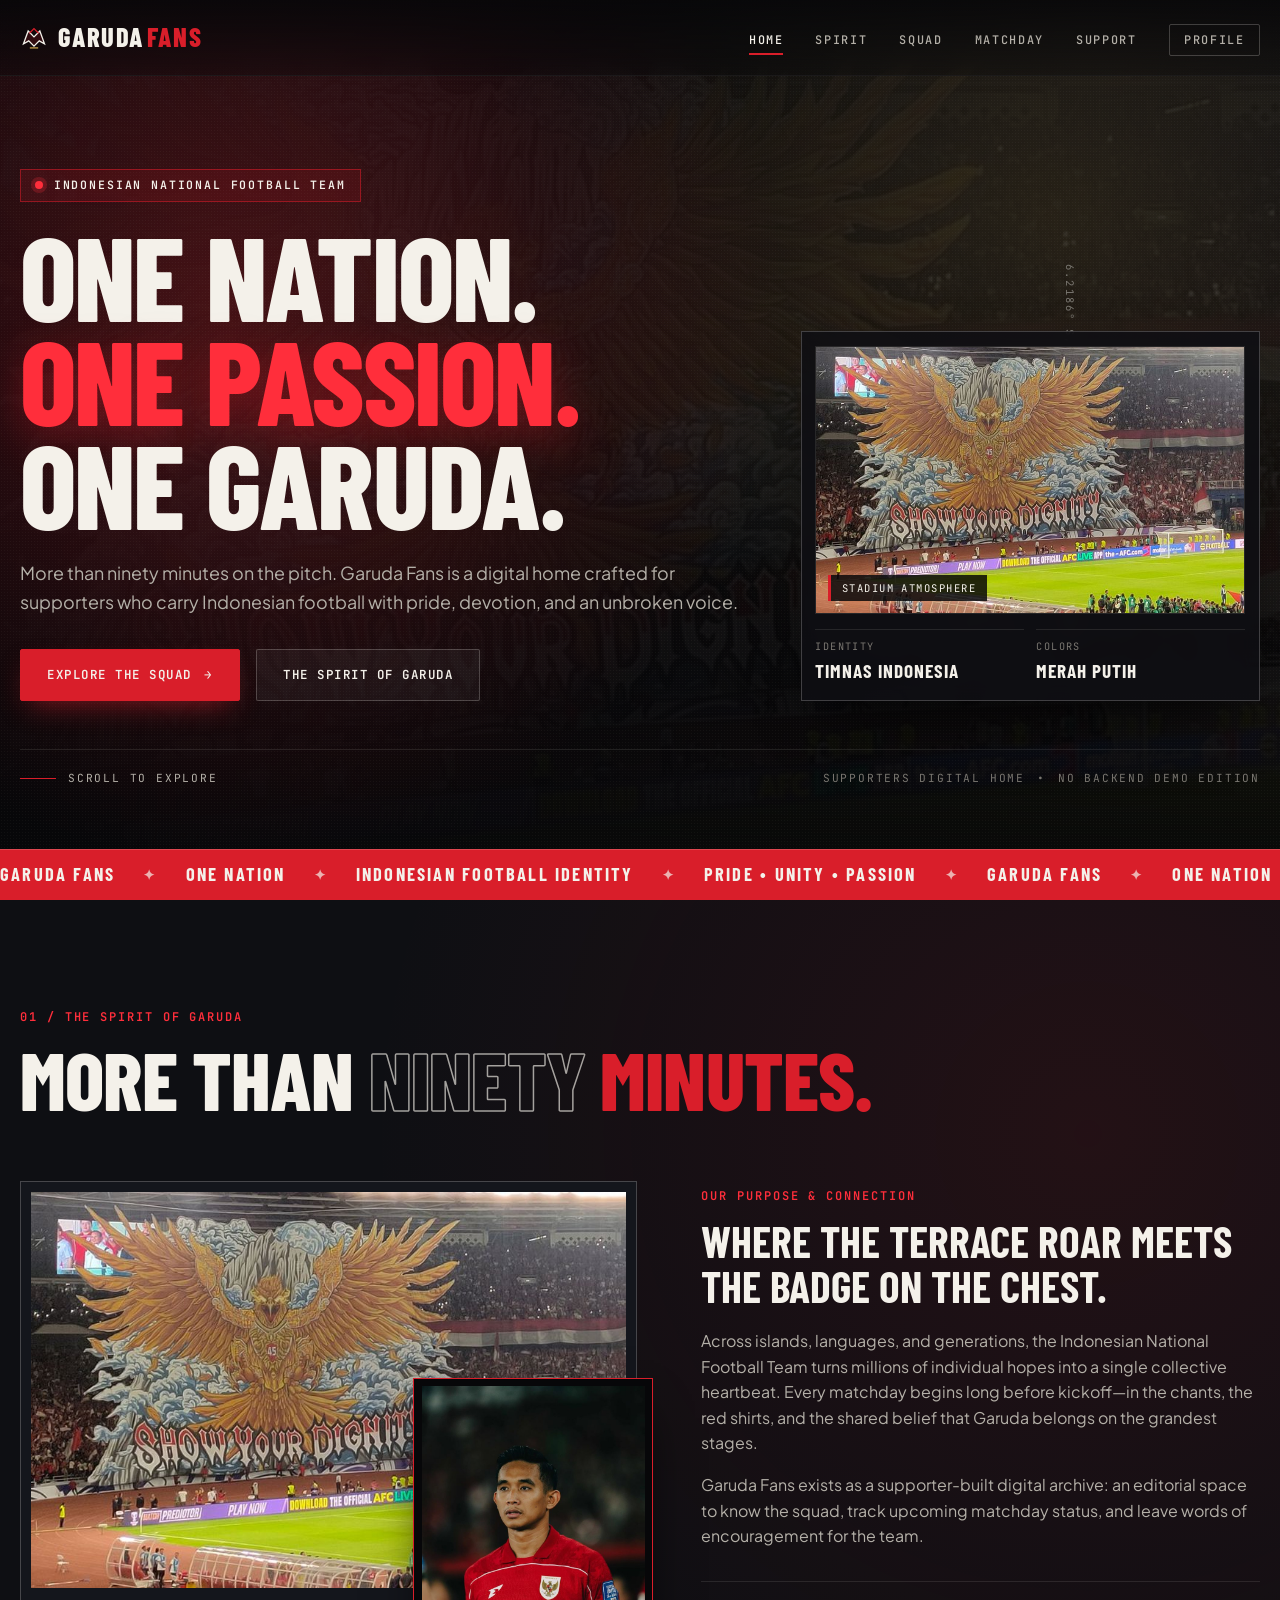
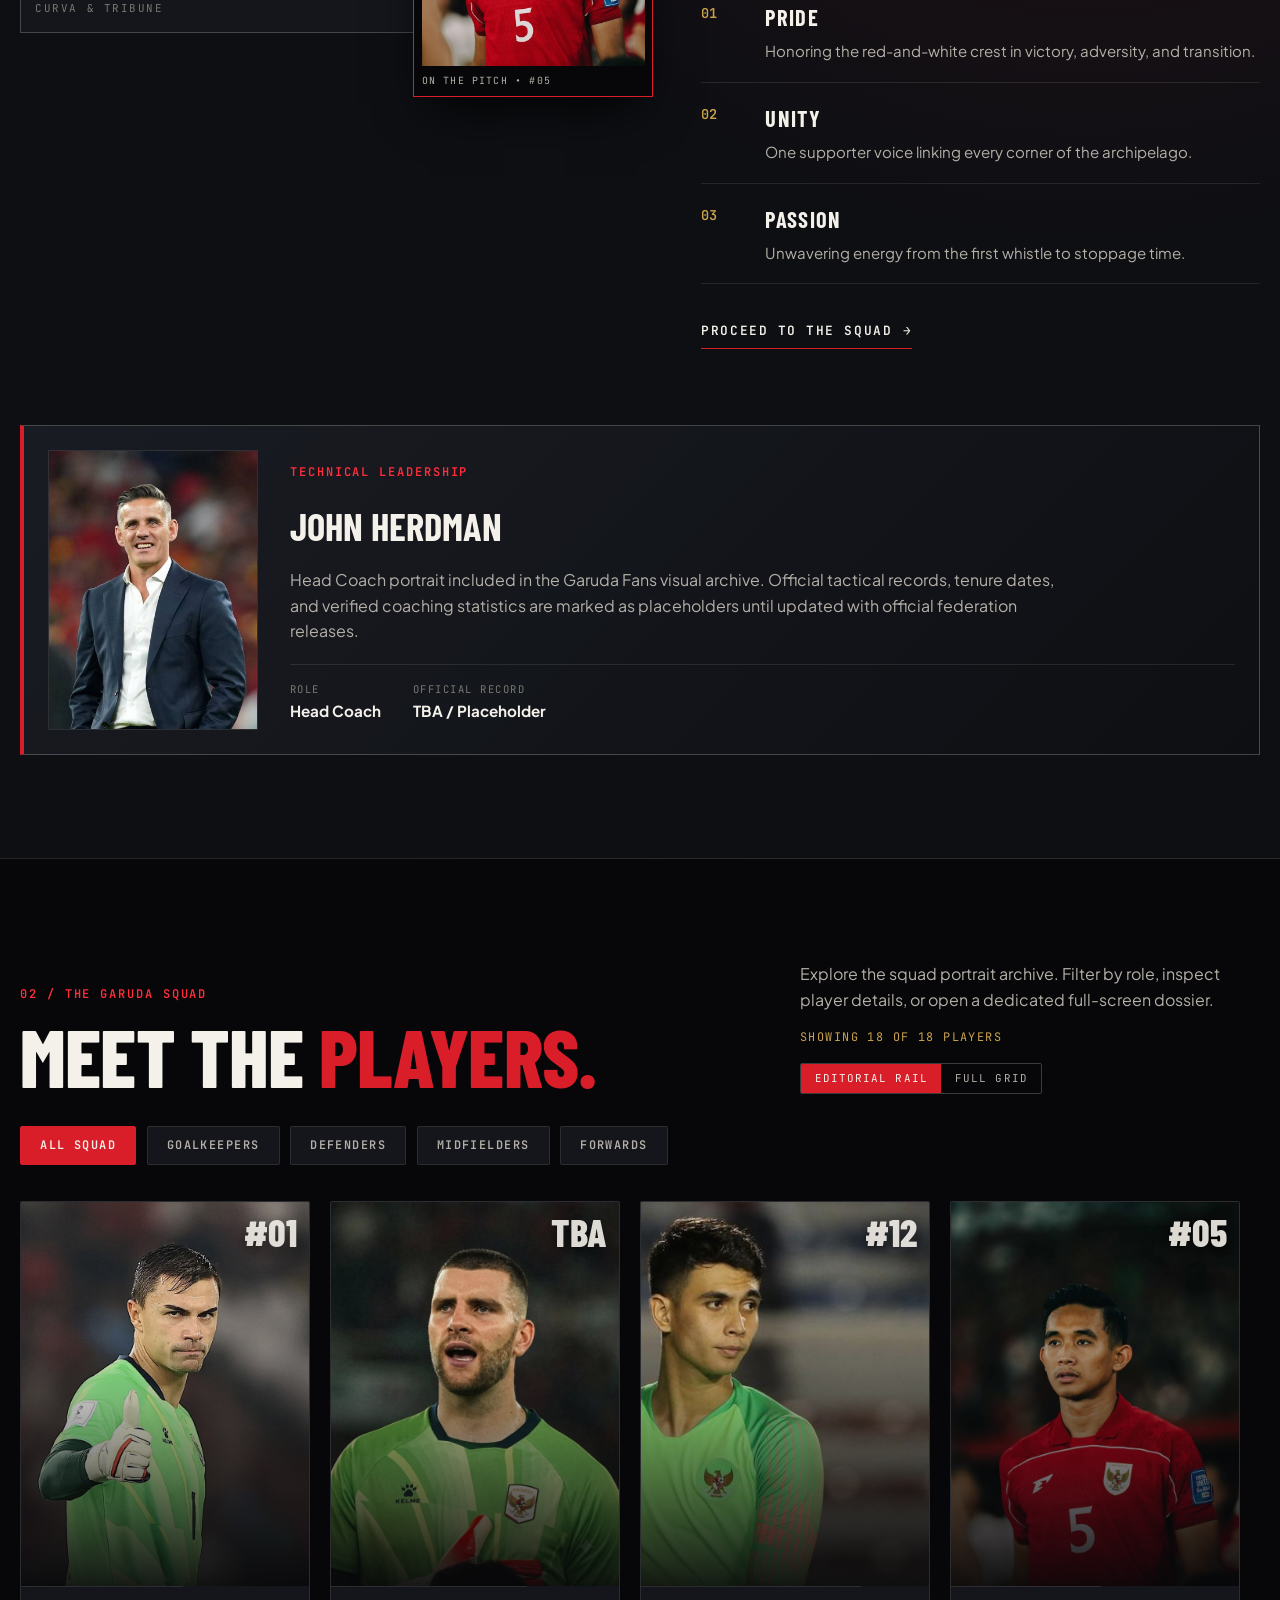
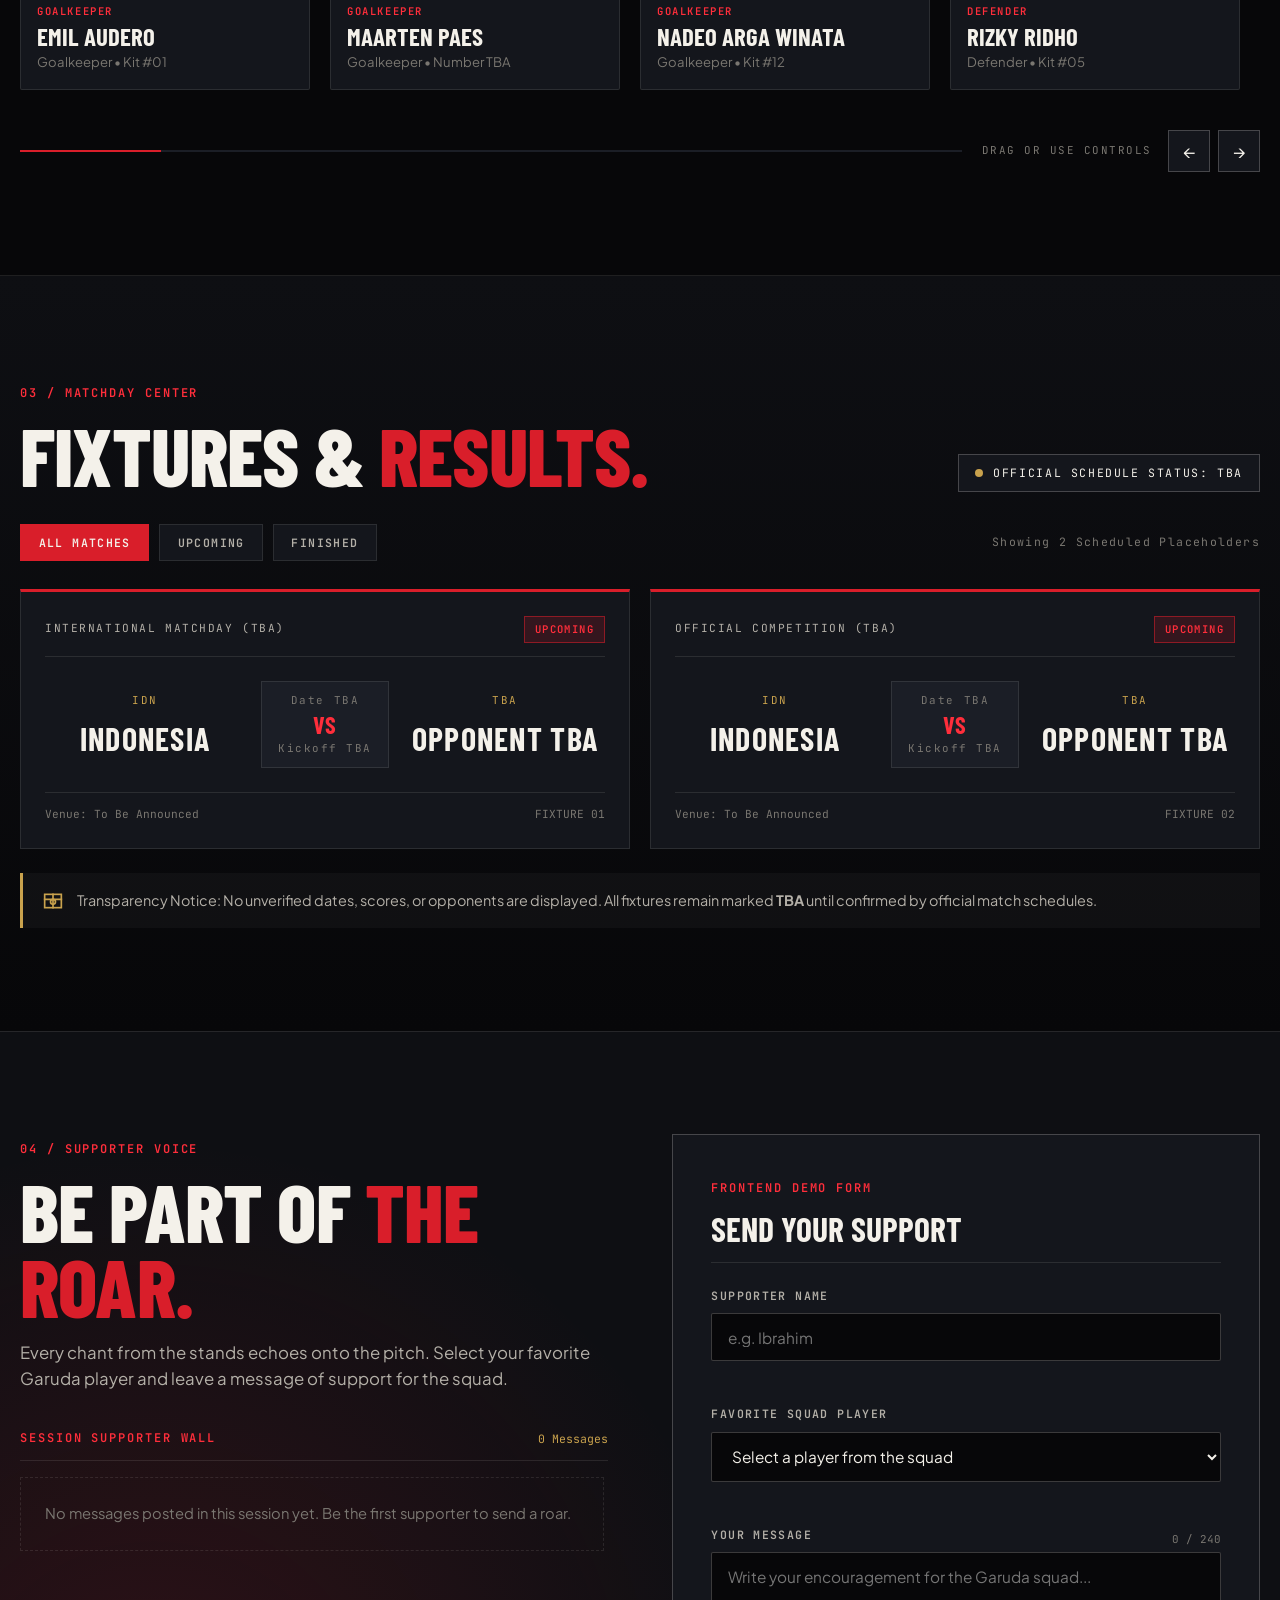
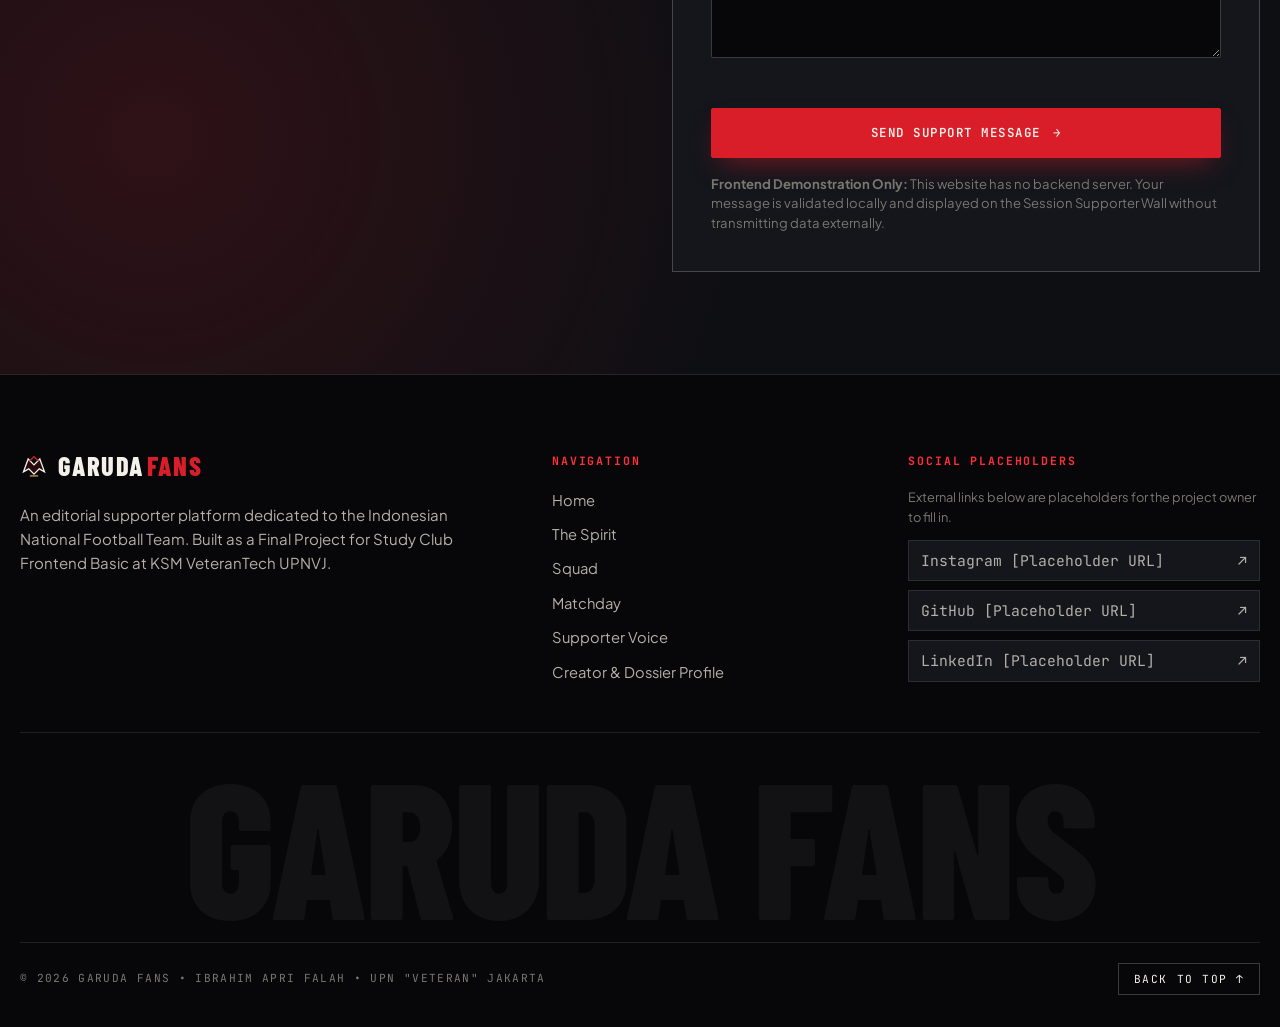
==== commit 1f803ec8: "Add repository link and status note to submission documentation" ====
--- a/index.html
+++ b/index.html
@@ -1,31 +1,50 @@
 <!doctype html>
-<html lang="id">
+<html lang="en">
   <head>
     <meta charset="UTF-8" />
     <meta name="viewport" content="width=device-width, initial-scale=1.0" />
     <meta
       name="description"
-      content="Garuda Fans — Fan-made platform untuk mengenal skuad, mengikuti pertandingan, dan mendukung Timnas Indonesia."
+      content="Garuda Fans — An immersive supporter platform dedicated to the pride, squad, and spirit of the Indonesian National Football Team."
     />
-    <title>Garuda Fans — Official Fan Page Timnas Indonesia</title>
+    <title>GARUDA FANS — Indonesian National Football Supporter Experience</title>
+
+    <link rel="icon" type="image/svg+xml" href="assets/icons/favicon.svg" />
+    <link rel="preconnect" href="https://fonts.googleapis.com" />
+    <link rel="preconnect" href="https://fonts.gstatic.com" crossorigin />
+    <link
+      href="https://fonts.googleapis.com/css2?family=Barlow+Condensed:ital,wght@0,600;0,700;0,800;1,700&family=JetBrains+Mono:wght@400;500;600&family=Plus+Jakarta+Sans:wght@400;500;600;700&display=swap"
+      rel="stylesheet"
+    />
     <link rel="stylesheet" href="css/style.css" />
   </head>
 
-  <body id="top">
+  <body id="top" class="page-home">
+    <a class="skip-link" href="#main-content">Skip to main content</a>
+
     <!-- ==============================
          NAVIGATION
     ============================== -->
-    <header class="site-header">
-      <nav class="navbar container">
-        <a href="index.html" class="logo"> GARUDA<span>FANS</span> </a>
+    <header class="site-header" id="site-header">
+      <nav class="navbar container" aria-label="Main navigation">
+        <a href="index.html" class="logo" aria-label="Garuda Fans Home">
+          <img
+            src="assets/icons/garuda-crest.svg"
+            alt=""
+            class="logo-mark"
+            width="28"
+            height="28"
+          />
+          <span class="logo-text">GARUDA<span>FANS</span></span>
+        </a>
 
         <ul class="nav-links" id="nav-menu">
-          <li><a href="index.html" class="active">Home</a></li>
-          <li><a href="#about">Tentang</a></li>
-          <li><a href="#players">Skuad</a></li>
-          <li><a href="#schedule">Pertandingan</a></li>
-          <li><a href="#favorite-form">Dukungan</a></li>
-          <li><a href="profile.html">Profil Pembuat</a></li>
+          <li><a href="#hero" class="nav-link active" data-section="hero">Home</a></li>
+          <li><a href="#about" class="nav-link" data-section="about">Spirit</a></li>
+          <li><a href="#players" class="nav-link" data-section="players">Squad</a></li>
+          <li><a href="#schedule" class="nav-link" data-section="schedule">Matchday</a></li>
+          <li><a href="#favorite-form" class="nav-link" data-section="favorite-form">Support</a></li>
+          <li><a href="profile.html" class="nav-link nav-link--profile">Profile</a></li>
         </ul>
 
         <button
@@ -36,598 +55,497 @@
           aria-expanded="false"
           aria-controls="nav-menu"
         >
-          <span></span>
-          <span></span>
-          <span></span>
+          <span class="menu-line"></span>
+          <span class="menu-line"></span>
+          <span class="menu-line"></span>
         </button>
       </nav>
+      <div class="scroll-progress" id="scroll-progress" aria-hidden="true"></div>
     </header>
 
-    <main>
+    <main id="main-content">
       <!-- ==============================
            HERO SECTION
       ============================== -->
-      <section class="hero-section">
-        <div class="hero-overlay"></div>
-
-        <div class="hero-content container">
-          <div class="hero-text">
-            <span class="hero-badge">
-              <span class="badge-dot"></span>
-              THE PRIDE OF INDONESIA
-            </span>
-
-            <h1>
-              ONE NATION.
-              <span>ONE PASSION.</span>
-              ONE GARUDA.
-            </h1>
-
-            <p>
-              Bukan sekadar sepak bola, ini tentang kebanggaan, perjuangan, dan
-              semangat jutaan rakyat Indonesia. Bersama Garuda, kita melangkah
-              menuju sejarah.
-            </p>
-
-            <div class="hero-buttons">
-              <a href="#players" class="btn btn-primary">
-                Explore The Squad
-                <span>→</span>
+      <section class="hero-section" id="hero">
+        <div class="hero-backdrop" aria-hidden="true">
+          <img
+            src="assets/images/about.jpg"
+            alt=""
+            class="hero-backdrop-img"
+            id="hero-parallax-img"
+          />
+          <div class="hero-scrim"></div>
+          <div class="hero-glow"></div>
+          <div class="hero-grain"></div>
+        </div>
+
+        <div class="hero-coordinates" aria-hidden="true">
+          <span>6.2186° S, 106.8026° E</span>
+          <span class="coord-divider"></span>
+          <span>SUPPORTER EDITION</span>
+        </div>
+
+        <div class="hero-container container">
+          <div class="hero-grid">
+            <div class="hero-copy">
+              <div class="hero-eyebrow hero-animate">
+                <span class="pulse-dot" aria-hidden="true"></span>
+                <span>INDONESIAN NATIONAL FOOTBALL TEAM</span>
+              </div>
+
+              <h1 class="hero-title hero-animate">
+                <span class="title-line">ONE NATION.</span>
+                <span class="title-line title-line--accent">ONE PASSION.</span>
+                <span class="title-line">ONE GARUDA.</span>
+              </h1>
+
+              <p class="hero-lead hero-animate">
+                More than ninety minutes on the pitch. Garuda Fans is a digital home
+                crafted for supporters who carry Indonesian football with pride,
+                devotion, and an unbroken voice.
+              </p>
+
+              <div class="hero-actions hero-animate">
+                <a href="#players" class="btn btn-primary">
+                  <span>Explore The Squad</span>
+                  <span class="btn-arrow" aria-hidden="true">→</span>
+                </a>
+                <a href="#about" class="btn btn-ghost">
+                  <span>The Spirit of Garuda</span>
+                </a>
+              </div>
+            </div>
+
+            <aside class="hero-editorial-card hero-animate" aria-label="Featured Supporter Frame">
+              <div class="editorial-card-media">
+                <img
+                  src="assets/images/about.jpg"
+                  alt="Garuda tifo banner raised by Indonesian supporters inside the stadium"
+                />
+                <span class="editorial-tag">STADIUM ATMOSPHERE</span>
+              </div>
+              <div class="editorial-card-meta">
+                <div class="meta-cell">
+                  <span class="meta-label">IDENTITY</span>
+                  <strong class="meta-value">TIMNAS INDONESIA</strong>
+                </div>
+                <div class="meta-cell">
+                  <span class="meta-label">COLORS</span>
+                  <strong class="meta-value">MERAH PUTIH</strong>
+                </div>
+              </div>
+            </aside>
+          </div>
+
+          <div class="hero-bottom-bar hero-animate">
+            <div class="hero-scroll-cue">
+              <span class="scroll-line" aria-hidden="true"></span>
+              <span>SCROLL TO EXPLORE</span>
+            </div>
+            <div class="hero-manifesto-line">
+              <span>SUPPORTERS DIGITAL HOME</span>
+              <span aria-hidden="true">•</span>
+              <span>NO BACKEND DEMO EDITION</span>
+            </div>
+          </div>
+        </div>
+
+        <!-- Kinetic Editorial Ticker -->
+        <div class="marquee-band" aria-hidden="true">
+          <div class="marquee-track">
+            <span>GARUDA FANS</span>
+            <span class="marquee-sep">✦</span>
+            <span>ONE NATION</span>
+            <span class="marquee-sep">✦</span>
+            <span>INDONESIAN FOOTBALL IDENTITY</span>
+            <span class="marquee-sep">✦</span>
+            <span>PRIDE • UNITY • PASSION</span>
+            <span class="marquee-sep">✦</span>
+            <span>GARUDA FANS</span>
+            <span class="marquee-sep">✦</span>
+            <span>ONE NATION</span>
+            <span class="marquee-sep">✦</span>
+            <span>INDONESIAN FOOTBALL IDENTITY</span>
+            <span class="marquee-sep">✦</span>
+            <span>PRIDE • UNITY • PASSION</span>
+            <span class="marquee-sep">✦</span>
+          </div>
+        </div>
+      </section>
+
+      <!-- ==============================
+           ABOUT — THE SPIRIT OF GARUDA
+      ============================== -->
+      <section class="about-section section-pad" id="about">
+        <div class="container">
+          <header class="editorial-header reveal-up">
+            <span class="section-index">01 / THE SPIRIT OF GARUDA</span>
+            <h2 class="display-heading">
+              MORE THAN <span class="text-outline">NINETY</span>
+              <span class="text-crimson">MINUTES.</span>
+            </h2>
+          </header>
+
+          <div class="about-spread">
+            <div class="about-visual-cluster reveal-up">
+              <figure class="about-primary-frame">
+                <img
+                  src="assets/images/about.jpg"
+                  alt="Supporters displaying a giant Garuda tifo banner in the stadium"
+                  loading="lazy"
+                />
+                <figcaption>
+                  <span>CURVA &amp; TRIBUNE</span>
+                  <strong>INDONESIA SUPPORTERS</strong>
+                </figcaption>
+              </figure>
+
+              <figure class="about-secondary-frame">
+                <img
+                  src="assets/images/Rizky Ridho.jpeg"
+                  alt="Indonesian National Team player Rizky Ridho on the pitch"
+                  loading="lazy"
+                />
+                <figcaption>ON THE PITCH • #05</figcaption>
+              </figure>
+            </div>
+
+            <div class="about-narrative reveal-up">
+              <span class="mono-kicker">OUR PURPOSE &amp; CONNECTION</span>
+              <h3>Where the terrace roar meets the badge on the chest.</h3>
+              <p>
+                Across islands, languages, and generations, the Indonesian National
+                Football Team turns millions of individual hopes into a single
+                collective heartbeat. Every matchday begins long before kickoff—in
+                the chants, the red shirts, and the shared belief that Garuda
+                belongs on the grandest stages.
+              </p>
+              <p>
+                Garuda Fans exists as a supporter-built digital archive: an
+                editorial space to know the squad, track upcoming matchday status,
+                and leave words of encouragement for the team.
+              </p>
+
+              <div class="about-pillars">
+                <article class="pillar-row">
+                  <span class="pillar-num">01</span>
+                  <div class="pillar-body">
+                    <h4>PRIDE</h4>
+                    <p>Honoring the red-and-white crest in victory, adversity, and transition.</p>
+                  </div>
+                </article>
+                <article class="pillar-row">
+                  <span class="pillar-num">02</span>
+                  <div class="pillar-body">
+                    <h4>UNITY</h4>
+                    <p>One supporter voice linking every corner of the archipelago.</p>
+                  </div>
+                </article>
+                <article class="pillar-row">
+                  <span class="pillar-num">03</span>
+                  <div class="pillar-body">
+                    <h4>PASSION</h4>
+                    <p>Unwavering energy from the first whistle to stoppage time.</p>
+                  </div>
+                </article>
+              </div>
+
+              <a href="#players" class="editorial-link">
+                <span>Proceed to The Squad</span>
+                <span class="link-arrow" aria-hidden="true">→</span>
               </a>
-
-              <a href="#about" class="btn btn-outline"> Discover More </a>
-            </div>
-
-            <div class="hero-stats">
-              <div class="stat-item">
-                <h3>IND</h3>
-                <p>National Team</p>
-              </div>
-
-              <div class="stat-divider"></div>
-
-              <div class="stat-item">
-                <h3>GARUDA</h3>
-                <p>Our Identity</p>
-              </div>
-
-              <div class="stat-divider"></div>
-
-              <div class="stat-item">
-                <h3>ONE</h3>
-                <p>United Nation</p>
-              </div>
-            </div>
-          </div>
-
-          <div class="hero-visual">
-            <img
-              src="assets/images/about.jpg"
-              alt="Suporter Timnas Indonesia mendukung Garuda"
-            />
-
-            <div class="hero-image-caption">
-              <span>THE SPIRIT OF</span>
-              <h3>INDONESIA</h3>
-            </div>
-          </div>
-        </div>
-
-        <div class="hero-bottom">
-          <span>GARUDA FANS</span>
-          <span>SUPPORT WITH PRIDE. FIGHT WITH HEART.</span>
+            </div>
+          </div>
+
+          <!-- Technical Leadership Spotlight -->
+          <aside class="coach-spotlight reveal-up" aria-label="Technical Leadership">
+            <div class="coach-portrait">
+              <img
+                src="assets/images/John Herdman.jpeg"
+                alt="Portrait of Head Coach John Herdman"
+                loading="lazy"
+              />
+            </div>
+            <div class="coach-info">
+              <span class="mono-kicker">TECHNICAL LEADERSHIP</span>
+              <h3>John Herdman</h3>
+              <p>
+                Head Coach portrait included in the Garuda Fans visual archive.
+                Official tactical records, tenure dates, and verified coaching
+                statistics are marked as placeholders until updated with official
+                federation releases.
+              </p>
+              <div class="coach-meta">
+                <div>
+                  <span>ROLE</span>
+                  <strong>Head Coach</strong>
+                </div>
+                <div>
+                  <span>OFFICIAL RECORD</span>
+                  <strong>TBA / Placeholder</strong>
+                </div>
+              </div>
+            </div>
+          </aside>
         </div>
       </section>
 
       <!-- ==============================
-           ABOUT SECTION
+           SQUAD — MEET THE PLAYERS
       ============================== -->
-      <section class="about-section" id="about">
+      <section class="players-section section-pad" id="players">
         <div class="container">
-          <div class="section-heading">
-            <span class="section-label">WHO WE ARE</span>
-
-            <h2>MORE THAN <span>FOOTBALL.</span></h2>
-
-            <p>
-              Garuda Fans adalah ruang bagi para pendukung Timnas Indonesia
-              untuk mengenal skuad, mengikuti perjalanan tim, dan merayakan
-              semangat sepak bola Indonesia.
-            </p>
-          </div>
-
-          <div class="about-content">
-            <div class="about-image">
-              <img
-                src="assets/images/about.jpg"
-                alt="Semangat pendukung Timnas Indonesia"
-              />
-
-              <div class="image-tag">
-                <span>EST.</span>
-                <strong>INDONESIA</strong>
-              </div>
-            </div>
-
-            <div class="about-text">
-              <span class="content-label">OUR PASSION</span>
-
-              <h3>One Team.<br />Millions of Dreams.</h3>
-
-              <p>
-                Sepak bola menyatukan kita tanpa memandang perbedaan. Setiap
-                pertandingan membawa harapan, setiap perjuangan menciptakan
-                kebanggaan, dan setiap dukungan menjadi bagian dari perjalanan
-                Garuda.
+          <div class="squad-top-row reveal-up">
+            <div>
+              <span class="section-index">02 / THE GARUDA SQUAD</span>
+              <h2 class="display-heading">
+                MEET THE <span class="text-crimson">PLAYERS.</span>
+              </h2>
+            </div>
+
+            <div class="squad-meta-controls">
+              <p class="squad-lead">
+                Explore the squad portrait archive. Filter by role, inspect
+                player details, or open a dedicated full-screen dossier.
               </p>
-
-              <p>
-                Melalui Garuda Fans, kami ingin menghadirkan informasi seputar
-                Timnas Indonesia dalam satu tempat yang mudah diakses oleh
-                seluruh penggemar.
-              </p>
-
-              <a href="#players" class="text-link">
-                Meet The Squad <span>→</span>
-              </a>
-            </div>
-          </div>
-
-          <div class="about-values">
-            <div class="value-card">
-              <span class="value-number">01</span>
-              <h3>PRIDE</h3>
-              <p>Bangga menjadi bagian dari sepak bola Indonesia.</p>
-            </div>
-
-            <div class="value-card">
-              <span class="value-number">02</span>
-              <h3>UNITY</h3>
-              <p>Bersatu memberikan dukungan untuk satu lambang Garuda.</p>
-            </div>
-
-            <div class="value-card">
-              <span class="value-number">03</span>
-              <h3>PASSION</h3>
-              <p>Menjaga semangat dan kecintaan terhadap Timnas Indonesia.</p>
-            </div>
-          </div>
-        </div>
-      </section>
-
-      <!-- ==============================
-           PLAYERS SECTION
-      ============================== -->
-      <section class="players-section" id="players">
-        <div class="container">
-          <div class="section-heading">
-            <span class="section-label">MEET THE TEAM</span>
-
-            <h2>THE GARUDA <span>SQUAD.</span></h2>
-
-            <p>
-              Get to know the players who represent Indonesia and carry the
-              Garuda emblem with pride.
-            </p>
-          </div>
-
-          <!-- Player Category Filter -->
-          <div class="player-categories">
-            <button
-              class="category-btn active"
-              type="button"
-              data-category="all"
-            >
-              All Players
+              <div class="squad-utility-bar">
+                <span class="squad-counter" id="squad-counter" aria-live="polite">
+                  Showing 18 Players
+                </span>
+                <div class="view-switcher" role="group" aria-label="Gallery layout mode">
+                  <button
+                    type="button"
+                    class="view-btn active"
+                    data-view="rail"
+                    aria-pressed="true"
+                  >
+                    Editorial Rail
+                  </button>
+                  <button
+                    type="button"
+                    class="view-btn"
+                    data-view="grid"
+                    aria-pressed="false"
+                  >
+                    Full Grid
+                  </button>
+                </div>
+              </div>
+            </div>
+          </div>
+
+          <!-- Position Filters -->
+          <div
+            class="player-categories reveal-up"
+            role="tablist"
+            aria-label="Filter players by position"
+          >
+            <button class="category-btn active" type="button" data-category="all">
+              All Squad
             </button>
-
-            <button
-              class="category-btn"
-              type="button"
-              data-category="goalkeeper"
-            >
+            <button class="category-btn" type="button" data-category="goalkeeper">
               Goalkeepers
             </button>
-
             <button class="category-btn" type="button" data-category="defender">
               Defenders
             </button>
-
-            <button
-              class="category-btn"
-              type="button"
-              data-category="midfielder"
-            >
+            <button class="category-btn" type="button" data-category="midfielder">
               Midfielders
             </button>
-
             <button class="category-btn" type="button" data-category="forward">
               Forwards
             </button>
           </div>
 
-          <!-- Horizontal Player Gallery -->
-          <div class="players-gallery">
-            <!-- Player 1 -->
-            <article
-              class="player-card"
-              data-category="defender"
-              data-player="jay-idzes"
-            >
-              <button
-                class="player-card-btn"
-                type="button"
-                data-player="jay-idzes"
-                aria-label="View Jay Idzes profile"
-              >
-                <div class="player-image">
-                  <img
-                    src="assets/images/players/jay-idzes.jpg"
-                    alt="Jay Idzes"
-                    loading="lazy"
-                  />
-
-                  <span class="player-number">03</span>
-                  <span class="view-player">VIEW PROFILE ↗</span>
-                </div>
-
-                <div class="player-info">
-                  <span class="player-position">DEFENDER</span>
-                  <h3>Jay Idzes</h3>
-                  <p>Indonesia National Team</p>
-                </div>
+          <!-- Dynamic Player Gallery -->
+          <div
+            class="players-gallery"
+            id="players-gallery"
+            aria-live="polite"
+            data-view="rail"
+          >
+            <!-- Rendered dynamically from SQUAD_DATA in js/script.js -->
+            <noscript>
+              <p class="noscript-note">
+                JavaScript is required to load the interactive squad gallery and
+                position filters.
+              </p>
+            </noscript>
+          </div>
+
+          <!-- Gallery Rail Controls -->
+          <div class="gallery-footer" id="gallery-footer">
+            <div class="rail-progress-wrap" aria-hidden="true">
+              <div class="rail-progress-bar" id="rail-progress-bar"></div>
+            </div>
+            <div class="gallery-controls">
+              <span class="rail-hint">DRAG OR USE CONTROLS</span>
+              <div class="arrow-pair">
+                <button
+                  class="gallery-arrow"
+                  id="players-prev"
+                  type="button"
+                  aria-label="Scroll to previous players"
+                >
+                  ←
+                </button>
+                <button
+                  class="gallery-arrow"
+                  id="players-next"
+                  type="button"
+                  aria-label="Scroll to next players"
+                >
+                  →
+                </button>
+              </div>
+            </div>
+          </div>
+        </div>
+      </section>
+
+      <!-- ==============================
+           MATCHDAY — SCHEDULE & RESULTS
+      ============================== -->
+      <section class="schedule-section section-pad" id="schedule">
+        <div class="container">
+          <div class="matchday-header reveal-up">
+            <div>
+              <span class="section-index">03 / MATCHDAY CENTER</span>
+              <h2 class="display-heading">
+                FIXTURES &amp; <span class="text-crimson">RESULTS.</span>
+              </h2>
+            </div>
+
+            <div class="broadcast-badge">
+              <span class="broadcast-dot" aria-hidden="true"></span>
+              <span>OFFICIAL SCHEDULE STATUS: TBA</span>
+            </div>
+          </div>
+
+          <div class="match-toolbar reveal-up">
+            <div class="match-filter" role="group" aria-label="Filter matches by status">
+              <button class="match-filter-btn active" type="button" data-filter="all">
+                All Matches
               </button>
-            </article>
-
-            <!-- Player 2 -->
-            <article
-              class="player-card"
-              data-category="defender"
-              data-player="rizky-ridho"
-            >
-              <button
-                class="player-card-btn"
-                type="button"
-                data-player="rizky-ridho"
-                aria-label="View Rizky Ridho profile"
-              >
-                <div class="player-image">
-                  <img
-                    src="assets/images/players/rizky-ridho.jpg"
-                    alt="Rizky Ridho"
-                    loading="lazy"
-                  />
-
-                  <span class="player-number">05</span>
-                  <span class="view-player">VIEW PROFILE ↗</span>
-                </div>
-
-                <div class="player-info">
-                  <span class="player-position">DEFENDER</span>
-                  <h3>Rizky Ridho</h3>
-                  <p>Indonesia National Team</p>
-                </div>
+              <button class="match-filter-btn" type="button" data-filter="upcoming">
+                Upcoming
               </button>
-            </article>
-
-            <!-- Player 3 -->
-            <article
-              class="player-card"
-              data-category="midfielder"
-              data-player="marselino"
-            >
-              <button
-                class="player-card-btn"
-                type="button"
-                data-player="marselino"
-                aria-label="View Marselino Ferdinan profile"
-              >
-                <div class="player-image">
-                  <img
-                    src="assets/images/players/marselino.jpg"
-                    alt="Marselino Ferdinan"
-                    loading="lazy"
-                  />
-
-                  <span class="player-number">07</span>
-                  <span class="view-player">VIEW PROFILE ↗</span>
-                </div>
-
-                <div class="player-info">
-                  <span class="player-position">MIDFIELDER</span>
-                  <h3>Marselino Ferdinan</h3>
-                  <p>Indonesia National Team</p>
-                </div>
+              <button class="match-filter-btn" type="button" data-filter="finished">
+                Finished
               </button>
-            </article>
-          </div>
-
-          <!-- Gallery Navigation -->
-          <div class="gallery-footer">
-            <p>SCROLL TO EXPLORE THE SQUAD</p>
-
-            <div class="gallery-controls">
-              <button
-                class="gallery-arrow"
-                id="players-prev"
-                type="button"
-                aria-label="Previous players"
-              >
-                ←
-              </button>
-
-              <button
-                class="gallery-arrow"
-                id="players-next"
-                type="button"
-                aria-label="Next players"
-              >
-                →
-              </button>
-            </div>
-          </div>
-
-          <!-- Player Detail Modal -->
-          <div class="player-modal" id="player-modal" aria-hidden="true">
-            <div class="modal-overlay" data-close-modal></div>
-
-            <div
-              class="modal-content"
-              role="dialog"
-              aria-modal="true"
-              aria-labelledby="modal-player-name"
-            >
-              <button
-                class="modal-close"
-                type="button"
-                data-close-modal
-                aria-label="Close player details"
-              >
-                ×
-              </button>
-
-              <div class="modal-player-image">
-                <img id="modal-player-image" src="" alt="" />
-              </div>
-
-              <div class="modal-player-info">
-                <span class="player-position" id="modal-player-position">
-                  PLAYER POSITION
-                </span>
-
-                <h2 id="modal-player-name">Player Name</h2>
-
-                <p id="modal-player-description">
-                  Player information will appear here.
-                </p>
-
-                <div class="modal-player-stats">
-                  <div>
-                    <span>NUMBER</span>
-                    <strong id="modal-player-number">00</strong>
-                  </div>
-
-                  <div>
-                    <span>POSITION</span>
-                    <strong id="modal-player-role">-</strong>
-                  </div>
-
-                  <div>
-                    <span>NATIONALITY</span>
-                    <strong>Indonesia</strong>
-                  </div>
-                </div>
-              </div>
-            </div>
+            </div>
+            <p class="match-count" id="match-count" aria-live="polite">
+              Showing 2 Scheduled Placeholders
+            </p>
+          </div>
+
+          <div class="match-list" id="match-list">
+            <!-- Rendered dynamically from MATCH_DATA in js/script.js -->
+          </div>
+
+          <div class="schedule-note reveal-up">
+            <img src="assets/icons/pitch.svg" alt="" width="20" height="20" />
+            <p>
+              Transparency Notice: No unverified dates, scores, or opponents are
+              displayed. All fixtures remain marked <strong>TBA</strong> until
+              confirmed by official match schedules.
+            </p>
           </div>
         </div>
       </section>
 
       <!-- ==============================
-           MATCH SCHEDULE
+           SUPPORT — BE PART OF THE ROAR
       ============================== -->
-      <section class="schedule-section" id="schedule">
+      <section class="support-section section-pad" id="favorite-form">
         <div class="container">
-          <div class="section-heading">
-            <span class="section-label">MATCH CENTER</span>
-
-            <h2>UPCOMING <span>FIXTURES.</span></h2>
-
-            <p>
-              Follow the journey of the Indonesian National Team through every
-              match and competition.
-            </p>
-          </div>
-
-          <!-- Match Filter -->
-          <div class="match-filter">
-            <button
-              class="match-filter-btn active"
-              type="button"
-              data-filter="all"
-            >
-              All Matches
-            </button>
-
-            <button
-              class="match-filter-btn"
-              type="button"
-              data-filter="upcoming"
-            >
-              Upcoming
-            </button>
-
-            <button
-              class="match-filter-btn"
-              type="button"
-              data-filter="finished"
-            >
-              Finished
-            </button>
-          </div>
-
-          <!-- Match List -->
-          <div class="match-list">
-            <!-- Match 1 -->
-            <article class="match-card" data-status="upcoming">
-              <div class="match-header">
-                <span class="match-competition"> INTERNATIONAL FRIENDLY </span>
-
-                <span class="match-status upcoming">UPCOMING</span>
-              </div>
-
-              <div class="match-content">
-                <div class="match-team">
-                  <span class="team-flag">🇮🇩</span>
-                  <h3>INDONESIA</h3>
-                </div>
-
-                <div class="match-details">
-                  <span class="match-date">TBA</span>
-                  <strong>VS</strong>
-                  <span class="match-time">TBA</span>
-                </div>
-
-                <div class="match-team">
-                  <span class="team-flag">🌏</span>
-                  <h3>OPPONENT</h3>
-                </div>
-              </div>
-
-              <div class="match-footer">
-                <span>Venue: To be announced</span>
-                <span class="match-id">MATCH 01</span>
-              </div>
-            </article>
-
-            <!-- Match 2 -->
-            <article class="match-card" data-status="upcoming">
-              <div class="match-header">
-                <span class="match-competition">
-                  INTERNATIONAL COMPETITION
-                </span>
-
-                <span class="match-status upcoming">UPCOMING</span>
-              </div>
-
-              <div class="match-content">
-                <div class="match-team">
-                  <span class="team-flag">🇮🇩</span>
-                  <h3>INDONESIA</h3>
-                </div>
-
-                <div class="match-details">
-                  <span class="match-date">TBA</span>
-                  <strong>VS</strong>
-                  <span class="match-time">TBA</span>
-                </div>
-
-                <div class="match-team">
-                  <span class="team-flag">🌏</span>
-                  <h3>OPPONENT</h3>
-                </div>
-              </div>
-
-              <div class="match-footer">
-                <span>Venue: To be announced</span>
-                <span class="match-id">MATCH 02</span>
-              </div>
-            </article>
-          </div>
-
-          <div class="schedule-note">
-            <p>
-              Match dates and details will be updated when official information
-              is available.
-            </p>
-          </div>
-        </div>
-      </section>
-
-      <!-- ==============================
-           FAN SUPPORT SECTION
-      ============================== -->
-      <section class="support-section" id="favorite-form">
-        <div class="container">
-          <div class="support-wrapper">
-            <!-- Support Information -->
-            <div class="support-info">
-              <span class="section-label">SHOW YOUR SUPPORT</span>
-
-              <h2>
-                YOUR VOICE.<br />
-                <span>OUR STRENGTH.</span>
+          <div class="support-grid">
+            <div class="support-editorial reveal-up">
+              <span class="section-index">04 / SUPPORTER VOICE</span>
+              <h2 class="display-heading">
+                BE PART OF <span class="text-crimson">THE ROAR.</span>
               </h2>
-
-              <p>
-                Every supporter is part of the journey. Choose your favorite
-                player and send your message of encouragement to the Garuda
+              <p class="support-lead">
+                Every chant from the stands echoes onto the pitch. Select your
+                favorite Garuda player and leave a message of support for the
                 squad.
               </p>
 
-              <div class="support-highlight">
-                <span class="highlight-icon">🇮🇩</span>
-
-                <div>
-                  <h3>ONE NATION, ONE TEAM</h3>
-                  <p>United in passion. United in pride.</p>
-                </div>
-              </div>
-            </div>
-
-            <!-- Support Form -->
-            <div class="support-form-container">
-              <form id="support-form" class="support-form">
-                <div class="form-heading">
-                  <span>FAN MESSAGE</span>
+              <div class="support-wall-header">
+                <span class="mono-kicker">SESSION SUPPORTER WALL</span>
+                <span class="wall-badge" id="wall-count">0 Messages</span>
+              </div>
+              <div class="support-wall" id="support-wall" aria-live="polite">
+                <p class="wall-empty" id="wall-empty">
+                  No messages posted in this session yet. Be the first supporter to
+                  send a roar.
+                </p>
+              </div>
+            </div>
+
+            <div class="support-form-panel reveal-up">
+              <form id="support-form" class="support-form" novalidate>
+                <div class="form-top">
+                  <span class="mono-kicker">FRONTEND DEMO FORM</span>
                   <h3>Send Your Support</h3>
                 </div>
 
                 <div class="form-group">
-                  <label for="fan-name">Your Name</label>
-
+                  <label for="fan-name">Supporter Name</label>
                   <input
                     type="text"
                     id="fan-name"
                     name="name"
-                    placeholder="Enter your name"
+                    placeholder="e.g. Ibrahim"
+                    autocomplete="name"
+                    maxlength="60"
                     required
                   />
+                  <span class="field-error" id="error-name" aria-live="polite"></span>
                 </div>
 
                 <div class="form-group">
-                  <label for="favorite-player">Favorite Player</label>
-
+                  <label for="favorite-player">Favorite Squad Player</label>
                   <select id="favorite-player" name="favoritePlayer" required>
-                    <option value="">Select your favorite player</option>
-                    <option value="Jay Idzes">Jay Idzes</option>
-                    <option value="Rizky Ridho">Rizky Ridho</option>
-                    <option value="Marselino Ferdinan">
-                      Marselino Ferdinan
-                    </option>
+                    <option value="">Select a player from the squad</option>
+                    <!-- Populated dynamically from SQUAD_DATA -->
                   </select>
+                  <span class="field-error" id="error-player" aria-live="polite"></span>
                 </div>
 
                 <div class="form-group">
-                  <label for="support-message">Your Message</label>
-
+                  <div class="label-row">
+                    <label for="support-message">Your Message</label>
+                    <span class="char-count" id="char-count">0 / 240</span>
+                  </div>
                   <textarea
                     id="support-message"
                     name="supportMessage"
-                    rows="5"
-                    placeholder="Write your support message..."
+                    rows="4"
+                    maxlength="240"
+                    placeholder="Write your encouragement for the Garuda squad..."
                     required
                   ></textarea>
-                </div>
-
-                <button type="submit" class="btn btn-primary">
-                  SEND SUPPORT MESSAGE
-                  <span>→</span>
+                  <span class="field-error" id="error-message" aria-live="polite"></span>
+                </div>
+
+                <div
+                  class="form-feedback"
+                  id="form-feedback"
+                  role="status"
+                  aria-live="polite"
+                ></div>
+
+                <button type="submit" class="btn btn-primary btn-full">
+                  <span>Send Support Message</span>
+                  <span class="btn-arrow" aria-hidden="true">→</span>
                 </button>
 
                 <p class="form-disclaimer">
-                  Your message will be received as a show of support for the
-                  Garuda squad.
+                  <strong>Frontend Demonstration Only:</strong> This website has no
+                  backend server. Your message is validated locally and displayed on
+                  the Session Supporter Wall without transmitting data externally.
                 </p>
               </form>
             </div>
@@ -635,90 +553,184 @@
         </div>
       </section>
     </main>
+
+    <!-- ==============================
+         PLAYER DETAIL MODAL
+    ============================== -->
+    <div class="player-modal" id="player-modal" aria-hidden="true">
+      <div class="modal-overlay" data-close-modal></div>
+
+      <div
+        class="modal-content"
+        role="dialog"
+        aria-modal="true"
+        aria-labelledby="modal-player-name"
+      >
+        <button
+          class="modal-close"
+          type="button"
+          data-close-modal
+          aria-label="Close player details"
+        >
+          ×
+        </button>
+
+        <div class="modal-media">
+          <img id="modal-player-image" src="" alt="" />
+          <span class="modal-number-bg" id="modal-number-bg">00</span>
+        </div>
+
+        <div class="modal-body">
+          <span class="mono-kicker" id="modal-player-position">POSITION</span>
+          <h2 id="modal-player-name">Player Name</h2>
+          <p class="modal-bio" id="modal-player-description">
+            Player details appear here.
+          </p>
+
+          <dl class="modal-specs">
+            <div class="spec-item">
+              <dt>SQUAD NO.</dt>
+              <dd id="modal-player-number">TBA</dd>
+            </div>
+            <div class="spec-item">
+              <dt>POSITION</dt>
+              <dd id="modal-player-role">-</dd>
+            </div>
+            <div class="spec-item">
+              <dt>NATIONALITY</dt>
+              <dd>Indonesia</dd>
+            </div>
+            <div class="spec-item">
+              <dt>OFFICIAL STATS</dt>
+              <dd id="modal-player-stats-note">Placeholder (TBA)</dd>
+            </div>
+          </dl>
+
+          <div class="modal-actions">
+            <div class="modal-nav-pair">
+              <button
+                type="button"
+                class="btn btn-ghost btn-sm"
+                id="modal-prev-player"
+              >
+                ← Prev Player
+              </button>
+              <button
+                type="button"
+                class="btn btn-ghost btn-sm"
+                id="modal-next-player"
+              >
+                Next Player →
+              </button>
+            </div>
+
+            <a href="profile.html" class="btn btn-primary btn-sm" id="modal-profile-link">
+              <span>Full Dossier</span>
+              <span aria-hidden="true">↗</span>
+            </a>
+          </div>
+        </div>
+      </div>
+    </div>
 
     <!-- ==============================
          FOOTER
     ============================== -->
     <footer class="site-footer">
       <div class="container">
-        <div class="footer-main">
-          <!-- Brand -->
+        <div class="footer-top">
           <div class="footer-brand">
-            <a href="index.html" class="logo"> GARUDA<span>FANS</span> </a>
-
+            <a href="#top" class="logo">
+              <img
+                src="assets/icons/garuda-crest.svg"
+                alt=""
+                class="logo-mark"
+                width="28"
+                height="28"
+              />
+              <span class="logo-text">GARUDA<span>FANS</span></span>
+            </a>
             <p>
-              A fan-made platform dedicated to the pride, passion, and journey
-              of the Indonesian National Football Team.
+              An editorial supporter platform dedicated to the Indonesian National
+              Football Team. Built as a Final Project for Study Club Frontend Basic
+              at KSM VeteranTech UPNVJ.
             </p>
-
-            <span class="footer-tagline">
-              SUPPORT WITH PRIDE. FIGHT WITH HEART.
-            </span>
-          </div>
-
-          <!-- Quick Links -->
-          <div class="footer-links">
-            <h3>QUICK LINKS</h3>
-
-            <a href="index.html">Home</a>
-            <a href="#about">About</a>
-            <a href="#players">Players</a>
-            <a href="#schedule">Matches</a>
-            <a href="#favorite-form">Fan Support</a>
-          </div>
-
-          <!-- Creator Social Media -->
-          <div class="footer-social">
-            <h3>CONNECT WITH ME</h3>
-
-            <p>Designed and developed by the creator of Garuda Fans.</p>
-
-            <div class="social-list">
-              <a
-                href="https://instagram.com/USERNAME"
-                target="_blank"
-                rel="noopener noreferrer"
-                class="social-link"
-              >
-                <span>IG</span>
-                Instagram
-                <span class="social-arrow">↗</span>
-              </a>
-
-              <a
-                href="https://github.com/USERNAME"
-                target="_blank"
-                rel="noopener noreferrer"
-                class="social-link"
-              >
-                <span>GH</span>
-                GitHub
-                <span class="social-arrow">↗</span>
-              </a>
-
-              <a
-                href="https://linkedin.com/in/USERNAME"
-                target="_blank"
-                rel="noopener noreferrer"
-                class="social-link"
-              >
-                <span>IN</span>
-                LinkedIn
-                <span class="social-arrow">↗</span>
-              </a>
-            </div>
-          </div>
-        </div>
-
-        <!-- Footer Bottom -->
+          </div>
+
+          <div class="footer-col">
+            <h3>NAVIGATION</h3>
+            <ul>
+              <li><a href="#hero">Home</a></li>
+              <li><a href="#about">The Spirit</a></li>
+              <li><a href="#players">Squad</a></li>
+              <li><a href="#schedule">Matchday</a></li>
+              <li><a href="#favorite-form">Supporter Voice</a></li>
+              <li><a href="profile.html">Creator &amp; Dossier Profile</a></li>
+            </ul>
+          </div>
+
+          <div class="footer-col">
+            <h3>SOCIAL PLACEHOLDERS</h3>
+            <p class="footer-placeholder-note">
+              External links below are placeholders for the project owner to fill
+              in.
+            </p>
+            <ul class="social-placeholders">
+              <li>
+                <a
+                  href="#social-instagram-placeholder"
+                  class="social-link"
+                  data-placeholder-link="Instagram"
+                >
+                  <span>Instagram [Placeholder URL]</span>
+                  <span aria-hidden="true">↗</span>
+                </a>
+              </li>
+              <li>
+                <a
+                  href="#social-github-placeholder"
+                  class="social-link"
+                  data-placeholder-link="GitHub"
+                >
+                  <span>GitHub [Placeholder URL]</span>
+                  <span aria-hidden="true">↗</span>
+                </a>
+              </li>
+              <li>
+                <a
+                  href="#social-linkedin-placeholder"
+                  class="social-link"
+                  data-placeholder-link="LinkedIn"
+                >
+                  <span>LinkedIn [Placeholder URL]</span>
+                  <span aria-hidden="true">↗</span>
+                </a>
+              </li>
+            </ul>
+          </div>
+        </div>
+
+        <div class="footer-giant-wordmark" aria-hidden="true">GARUDA FANS</div>
+
         <div class="footer-bottom">
-          <p>© 2026 GARUDA FANS. ALL RIGHTS RESERVED.</p>
-          <p>MADE WITH PASSION FOR INDONESIAN FOOTBALL 🇮🇩</p>
+          <p>© 2026 GARUDA FANS • IBRAHIM APRI FALAH • UPN "VETERAN" JAKARTA</p>
+          <button type="button" class="back-to-top" id="back-to-top">
+            <span>BACK TO TOP</span>
+            <span aria-hidden="true">↑</span>
+          </button>
         </div>
       </div>
     </footer>
 
-    <!-- MAIN JAVASCRIPT -->
-    <script src="js/script.js"></script>
+    <!-- GSAP + ScrollTrigger CDN (with graceful fallback in js/script.js) -->
+    <script
+      src="https://cdn.jsdelivr.net/npm/gsap@3.12.5/dist/gsap.min.js"
+      defer
+    ></script>
+    <script
+      src="https://cdn.jsdelivr.net/npm/gsap@3.12.5/dist/ScrollTrigger.min.js"
+      defer
+    ></script>
+    <script src="js/script.js" defer></script>
   </body>
 </html>
--- a/css/style.css
+++ b/css/style.css
@@ -1,52 +1,78 @@
+/* ==========================================================================
+   GARUDA FANS — EDITORIAL STADIUM MONOLITH STYLESHEET
+   Pure CSS3 (Variables, Grid, Flexbox, Custom Scrollbar, Reduced Motion)
+   ========================================================================== */
+
+:root {
+  /* Core Palette */
+  --bg-void: #070709;
+  --bg-charcoal: #0e0f13;
+  --bg-surface: #14161c;
+  --bg-elevated: #1b1e26;
+
+  /* Ink & Contrast */
+  --ink-primary: #f4f1ea;
+  --ink-secondary: #b4b0a8;
+  --ink-muted: #7a7771;
+
+  /* Indonesian Crimson & Brass Accents */
+  --crimson: #d91e2a;
+  --crimson-bright: #ff2e3b;
+  --crimson-deep: #7f1018;
+  --gold-accent: #c9a24d;
+
+  /* Borders & Glass */
+  --border-subtle: rgba(244, 241, 234, 0.1);
+  --border-strong: rgba(244, 241, 234, 0.22);
+  --border-crimson: rgba(217, 30, 42, 0.55);
+
+  /* Typography */
+  --font-display: "Barlow Condensed", "Impact", sans-serif;
+  --font-body: "Plus Jakarta Sans", -apple-system, BlinkMacSystemFont, "Segoe UI", sans-serif;
+  --font-mono: "JetBrains Mono", ui-monospace, SFMono-Regular, monospace;
+
+  /* Layout & Spacing */
+  --container-max: 1320px;
+  --nav-height: 76px;
+  --radius-xs: 2px;
+  --radius-sm: 4px;
+  --ease-out: cubic-bezier(0.22, 1, 0.36, 1);
+  --transition-fast: 220ms var(--ease-out);
+  --transition-med: 400ms var(--ease-out);
+}
+
 /* ==============================
-   GARUDA FANS
-   DARK MODERN STYLESHEET
+   RESET & BASE
 ============================== */
-
-/* ==============================
-   1. GLOBAL RESET & VARIABLES
-============================== */
-
-@import url("https://fonts.googleapis.com/css2?family=DM+Sans:wght@400;500;600;700&family=Outfit:wght@400;500;600;700;800&display=swap");
-
-:root {
-  --bg-primary: #080b12;
-  --bg-secondary: #101622;
-  --bg-card: #151d2b;
-  --bg-card-hover: #1c2738;
-
-  --accent-red: #e63946;
-  --accent-red-dark: #b91f2b;
-  --accent-gold: #f4c542;
-
-  --text-primary: #f5f7fa;
-  --text-secondary: #a4adbb;
-  --border-color: rgba(255, 255, 255, 0.09);
-
-  --font-heading: "Outfit", sans-serif;
-  --font-body: "DM Sans", sans-serif;
-
-  --container-width: 1200px;
-  --section-padding: 100px 8%;
-}
-
-* {
+*,
+*::before,
+*::after {
+  box-sizing: border-box;
   margin: 0;
   padding: 0;
-  box-sizing: border-box;
 }
 
 html {
   scroll-behavior: smooth;
-  scroll-padding-top: 90px;
+  font-size: 16px;
+  background-color: var(--bg-void);
+  color: var(--ink-primary);
+  overflow-x: hidden;
 }
 
 body {
-  background: var(--bg-primary);
-  color: var(--text-primary);
   font-family: var(--font-body);
+  background-color: var(--bg-void);
+  color: var(--ink-primary);
   line-height: 1.6;
   overflow-x: hidden;
+  -webkit-font-smoothing: antialiased;
+}
+
+img {
+  display: block;
+  max-width: 100%;
+  height: auto;
 }
 
 a {
@@ -56,1195 +82,2161 @@
 
 button,
 input,
+select,
 textarea {
-  font: inherit;
+  font-family: inherit;
+  color: inherit;
 }
 
 button {
   cursor: pointer;
-}
-
-img {
-  display: block;
-  max-width: 100%;
-}
-
-section {
-  padding: var(--section-padding);
-}
-
-.section-container,
+  background: none;
+  border: none;
+}
+
+ul {
+  list-style: none;
+}
+
+:focus-visible {
+  outline: 2px solid var(--crimson-bright);
+  outline-offset: 3px;
+}
+
+.is-hidden {
+  display: none !important;
+}
+
+.skip-link {
+  position: absolute;
+  top: -100px;
+  left: 1rem;
+  z-index: 2000;
+  background: var(--crimson);
+  color: var(--ink-primary);
+  padding: 0.75rem 1.25rem;
+  font-weight: 600;
+  border-radius: var(--radius-xs);
+  transition: top var(--transition-fast);
+}
+
+.skip-link:focus {
+  top: 1rem;
+}
+
 .container {
-  max-width: var(--container-width);
-  margin: 0 auto;
-}
-
-.section-heading {
-  margin-bottom: 45px;
-}
-
-.section-heading h2 {
-  font-family: var(--font-heading);
-  font-size: clamp(2rem, 4vw, 3rem);
-  font-weight: 700;
-  line-height: 1.2;
-}
-
-.section-heading h2 span {
-  color: var(--accent-red);
-}
-
-.section-heading p {
-  margin-top: 12px;
-  color: var(--text-secondary);
-  max-width: 600px;
-}
-
-.section-label {
+  width: min(100% - 2.5rem, var(--container-max));
+  margin-inline: auto;
+}
+
+.section-pad {
+  padding-block: clamp(4.5rem, 8vw, 7.5rem);
+  position: relative;
+}
+
+/* ==============================
+   TYPOGRAPHY PRIMITIVES
+============================== */
+.section-index,
+.mono-kicker {
   display: inline-block;
-  color: var(--accent-red);
-  font-size: 0.85rem;
-  font-weight: 700;
-  letter-spacing: 3px;
-  text-transform: uppercase;
-  margin-bottom: 15px;
+  font-family: var(--font-mono);
+  font-size: 0.75rem;
+  font-weight: 600;
+  letter-spacing: 0.16em;
+  text-transform: uppercase;
+  color: var(--crimson-bright);
+  margin-bottom: 0.85rem;
+}
+
+.display-heading {
+  font-family: var(--font-display);
+  font-size: clamp(2.8rem, 6.4vw, 5.5rem);
+  font-weight: 800;
+  line-height: 0.92;
+  letter-spacing: -0.01em;
+  text-transform: uppercase;
+  color: var(--ink-primary);
+}
+
+.text-crimson {
+  color: var(--crimson);
+}
+
+.text-outline {
+  color: transparent;
+  -webkit-text-stroke: 1.5px rgba(244, 241, 234, 0.65);
 }
 
 /* ==============================
-   2. NAVBAR
+   BUTTONS & LINKS
 ============================== */
-
-header {
+.btn {
+  display: inline-flex;
+  align-items: center;
+  justify-content: center;
+  gap: 0.75rem;
+  padding: 0.95rem 1.65rem;
+  font-family: var(--font-mono);
+  font-size: 0.78rem;
+  font-weight: 600;
+  letter-spacing: 0.12em;
+  text-transform: uppercase;
+  border-radius: var(--radius-xs);
+  transition:
+    transform var(--transition-fast),
+    background-color var(--transition-fast),
+    border-color var(--transition-fast),
+    color var(--transition-fast),
+    box-shadow var(--transition-fast);
+}
+
+.btn-sm {
+  padding: 0.7rem 1.15rem;
+  font-size: 0.72rem;
+}
+
+.btn-full {
   width: 100%;
+}
+
+.btn-primary {
+  background-color: var(--crimson);
+  color: var(--ink-primary);
+  border: 1px solid var(--crimson);
+  box-shadow: 0 12px 28px -10px rgba(217, 30, 42, 0.55);
+}
+
+.btn-primary:hover {
+  background-color: var(--crimson-bright);
+  border-color: var(--crimson-bright);
+  transform: translateY(-2px);
+  box-shadow: 0 18px 34px -10px rgba(255, 46, 59, 0.6);
+}
+
+.btn-ghost {
+  background-color: rgba(244, 241, 234, 0.04);
+  color: var(--ink-primary);
+  border: 1px solid var(--border-strong);
+}
+
+.btn-ghost:hover {
+  background-color: rgba(244, 241, 234, 0.1);
+  border-color: var(--ink-primary);
+  transform: translateY(-2px);
+}
+
+.editorial-link {
+  display: inline-flex;
+  align-items: center;
+  gap: 0.65rem;
+  font-family: var(--font-mono);
+  font-size: 0.8rem;
+  font-weight: 600;
+  letter-spacing: 0.12em;
+  text-transform: uppercase;
+  color: var(--ink-primary);
+  padding-bottom: 0.35rem;
+  border-bottom: 1px solid var(--crimson);
+  transition: color var(--transition-fast), gap var(--transition-fast);
+}
+
+.editorial-link:hover {
+  color: var(--crimson-bright);
+  gap: 0.95rem;
+}
+
+/* ==============================
+   NAVIGATION HEADER
+============================== */
+.site-header {
   position: fixed;
   top: 0;
   left: 0;
+  width: 100%;
+  height: var(--nav-height);
   z-index: 1000;
-  background: rgba(8, 11, 18, 0.85);
-  backdrop-filter: blur(16px);
-  border-bottom: 1px solid var(--border-color);
+  background: linear-gradient(180deg, rgba(7, 7, 9, 0.88) 0%, rgba(7, 7, 9, 0.35) 100%);
+  backdrop-filter: blur(12px);
+  -webkit-backdrop-filter: blur(12px);
+  border-bottom: 1px solid rgba(244, 241, 234, 0.07);
+  transition: background-color var(--transition-fast), border-color var(--transition-fast);
+}
+
+.site-header.is-scrolled {
+  background: rgba(7, 7, 9, 0.94);
+  border-bottom-color: var(--border-subtle);
 }
 
 .navbar {
-  max-width: var(--container-width);
-  height: 80px;
-  margin: auto;
-  padding: 0 8%;
+  height: 100%;
   display: flex;
   align-items: center;
   justify-content: space-between;
+  gap: 1.5rem;
 }
 
 .logo {
-  font-family: var(--font-heading);
-  font-size: 1.7rem;
+  display: inline-flex;
+  align-items: center;
+  gap: 0.65rem;
+  font-family: var(--font-display);
+  font-size: 1.65rem;
   font-weight: 800;
-  letter-spacing: -1px;
-}
-
-.logo span {
-  color: var(--accent-red);
+  letter-spacing: 0.06em;
+  line-height: 1;
+}
+
+.logo-mark {
+  width: 28px;
+  height: 28px;
+  flex-shrink: 0;
+}
+
+.logo-text span {
+  color: var(--crimson);
+  margin-left: 0.18rem;
 }
 
 .nav-links {
   display: flex;
   align-items: center;
-  gap: 35px;
-  list-style: none;
-}
-
-.nav-links a {
-  color: var(--text-secondary);
-  font-size: 0.9rem;
-  font-weight: 600;
-  transition: 0.3s ease;
-}
-
-.nav-links a:hover {
-  color: var(--accent-red);
-}
-
-.nav-links .nav-cta {
-  background: var(--accent-red);
-  color: white;
-  padding: 11px 22px;
-  border-radius: 6px;
-}
-
-.nav-links .nav-cta:hover {
-  background: var(--accent-red-dark);
-  color: white;
-}
-
-/* ==============================
-   3. HERO SECTION
-============================== */
-
-.hero {
-  min-height: 100vh;
-  display: flex;
-  align-items: center;
+  gap: 2rem;
+}
+
+.nav-link {
   position: relative;
-  padding-top: 120px;
-  overflow: hidden;
-  background:
-    radial-gradient(
-      circle at 80% 50%,
-      rgba(230, 57, 70, 0.15),
-      transparent 35%
-    ),
-    var(--bg-primary);
-}
-
-.hero-content {
-  max-width: 800px;
-  position: relative;
-  z-index: 2;
-}
-
-.hero-content .hero-label {
-  display: inline-block;
-  color: var(--accent-red);
-  font-size: 0.85rem;
-  font-weight: 700;
-  letter-spacing: 3px;
-  text-transform: uppercase;
-  margin-bottom: 20px;
-}
-
-.hero-content h1 {
-  font-family: var(--font-heading);
-  font-size: clamp(3rem, 7vw, 6rem);
-  font-weight: 800;
-  line-height: 1.05;
-  letter-spacing: -3px;
-  margin-bottom: 25px;
-}
-
-.hero-content h1 span {
-  color: var(--accent-red);
-}
-
-.hero-content p {
-  max-width: 550px;
-  color: var(--text-secondary);
-  font-size: 1.05rem;
-  line-height: 1.8;
-  margin-bottom: 35px;
-}
-
-.hero-buttons {
-  display: flex;
-  align-items: center;
-  gap: 15px;
-  flex-wrap: wrap;
-}
-
-.btn-primary,
-.btn-secondary {
-  display: inline-block;
-  padding: 14px 28px;
-  border-radius: 6px;
-  font-weight: 700;
-  transition: 0.3s ease;
-}
-
-.btn-primary {
-  background: var(--accent-red);
-  color: white;
-}
-
-.btn-primary:hover {
-  background: var(--accent-red-dark);
-  transform: translateY(-3px);
-}
-
-.btn-secondary {
-  border: 1px solid var(--border-color);
-  color: var(--text-primary);
-}
-
-.btn-secondary:hover {
-  border-color: var(--accent-red);
-  color: var(--accent-red);
-}
-
-/* ==============================
-   4. HERO IMAGE
-============================== */
-
-.hero-image {
+  font-family: var(--font-mono);
+  font-size: 0.74rem;
+  font-weight: 500;
+  letter-spacing: 0.14em;
+  text-transform: uppercase;
+  color: var(--ink-secondary);
+  padding-block: 0.35rem;
+  transition: color var(--transition-fast);
+}
+
+.nav-link::after {
+  content: "";
   position: absolute;
-  right: 8%;
+  left: 0;
+  bottom: -2px;
+  width: 100%;
+  height: 2px;
+  background-color: var(--crimson);
+  transform: scaleX(0);
+  transform-origin: left;
+  transition: transform var(--transition-fast);
+}
+
+.nav-link:hover,
+.nav-link.active {
+  color: var(--ink-primary);
+}
+
+.nav-link:hover::after,
+.nav-link.active::after {
+  transform: scaleX(1);
+}
+
+.nav-link--profile {
+  padding: 0.45rem 0.9rem;
+  border: 1px solid var(--border-strong);
+  border-radius: var(--radius-xs);
+}
+
+.nav-link--profile::after {
+  display: none;
+}
+
+.nav-link--profile:hover,
+.nav-link--profile.active {
+  border-color: var(--crimson);
+  background-color: rgba(217, 30, 42, 0.14);
+}
+
+.scroll-progress {
+  position: absolute;
+  left: 0;
   bottom: 0;
-  width: min(38%, 480px);
-  height: 85%;
-  display: flex;
-  align-items: flex-end;
-  justify-content: center;
-  opacity: 0.85;
-}
-
-.hero-image img {
-  width: 100%;
-  height: 100%;
-  object-fit: contain;
-  object-position: bottom;
-  mask-image: linear-gradient(to bottom, black 75%, transparent 100%);
-}
-
-/* ==============================
-   5. ABOUT SECTION
-============================== */
-
-.about {
-  background: var(--bg-secondary);
-}
-
-.about-container {
-  max-width: var(--container-width);
-  margin: 0 auto;
-  display: grid;
-  grid-template-columns: 1fr 1fr;
-  align-items: center;
-  gap: 70px;
-}
-
-.about-image {
-  position: relative;
-  min-height: 420px;
-  border-radius: 16px;
-  overflow: hidden;
-  background: var(--bg-card);
-  border: 1px solid var(--border-color);
-}
-
-.about-image img {
-  width: 100%;
-  height: 100%;
-  min-height: 420px;
-  object-fit: cover;
-  transition: transform 0.5s ease;
-}
-
-.about-image:hover img {
-  transform: scale(1.05);
-}
-
-.about-content .section-label {
-  display: inline-block;
-  color: var(--accent-red);
-  font-size: 0.85rem;
-  font-weight: 700;
-  letter-spacing: 3px;
-  text-transform: uppercase;
-  margin-bottom: 15px;
-}
-
-.about-content h2 {
-  font-family: var(--font-heading);
-  font-size: clamp(2rem, 4vw, 3rem);
-  line-height: 1.2;
-  margin-bottom: 25px;
-}
-
-.about-content h2 span {
-  color: var(--accent-red);
-}
-
-.about-content p {
-  color: var(--text-secondary);
-  line-height: 1.9;
-  margin-bottom: 18px;
-}
-
-.about-stats {
-  display: grid;
-  grid-template-columns: repeat(2, 1fr);
-  gap: 15px;
-  margin-top: 35px;
-}
-
-.stat-item {
-  padding: 20px;
-  background: var(--bg-card);
-  border: 1px solid var(--border-color);
-  border-radius: 10px;
-}
-
-.stat-item h3 {
-  font-family: var(--font-heading);
-  color: var(--accent-red);
-  font-size: 1.8rem;
-  margin-bottom: 5px;
-}
-
-.stat-item p {
-  font-size: 0.85rem;
-  margin: 0;
-}
-
-/* ==============================
-   6. PLAYERS GALLERY
-============================== */
-
-.players-section {
-  background: var(--bg-primary);
-}
-
-.player-categories {
-  display: flex;
-  flex-wrap: wrap;
-  gap: 12px;
-  margin-bottom: 30px;
-}
-
-.category-btn {
-  padding: 10px 22px;
-  border: 1px solid var(--border-color);
-  border-radius: 30px;
-  background: transparent;
-  color: var(--text-secondary);
-  font-weight: 600;
-  transition: 0.3s ease;
-}
-
-.category-btn:hover,
-.category-btn.active {
-  background: var(--accent-red);
-  border-color: var(--accent-red);
-  color: white;
-}
-
-.players-gallery {
-  display: flex;
-  gap: 22px;
-  overflow-x: auto;
-  scroll-behavior: smooth;
-  scrollbar-width: none;
-  padding: 10px 2px 25px;
-}
-
-.players-gallery::-webkit-scrollbar {
-  display: none;
-}
-
-.player-card {
-  flex: 0 0 260px;
-  min-width: 260px;
-  background: var(--bg-card);
-  border: 1px solid var(--border-color);
-  border-radius: 14px;
-  overflow: hidden;
-  transition:
-    transform 0.3s ease,
-    border-color 0.3s ease;
-}
-
-.player-card:hover {
-  transform: translateY(-8px);
-  border-color: var(--accent-red);
-}
-
-.player-card-btn {
-  display: block;
-  width: 100%;
-  padding: 0;
-  border: none;
-  background: transparent;
-  color: inherit;
-  text-align: left;
-}
-
-.player-card-btn:focus-visible {
-  outline: 2px solid var(--accent-gold);
-  outline-offset: -3px;
-}
-
-.player-image {
-  height: 300px;
-  position: relative;
-  overflow: hidden;
-  background: var(--bg-secondary);
-}
-
-.player-image img {
-  width: 100%;
-  height: 100%;
-  object-fit: cover;
-  object-position: center top;
-  transition: transform 0.5s ease;
-}
-
-.player-card:hover .player-image img {
-  transform: scale(1.07);
-}
-
-.player-number {
-  position: absolute;
-  top: 15px;
-  left: 15px;
-  padding: 6px 12px;
-  border-radius: 6px;
-  background: var(--accent-red);
-  color: white;
-  font-weight: 700;
-}
-
-.view-player {
-  position: absolute;
-  right: 15px;
-  bottom: 15px;
-  padding: 8px 12px;
-  border-radius: 5px;
-  background: rgba(8, 11, 18, 0.85);
-  color: white;
-  font-size: 0.75rem;
-  font-weight: 700;
-  opacity: 0;
-  transform: translateY(8px);
-  transition: 0.3s ease;
-}
-
-.player-card:hover .view-player {
-  opacity: 1;
-  transform: translateY(0);
-}
-
-.player-info {
-  padding: 20px;
-}
-
-.player-position {
-  display: inline-block;
-  color: var(--accent-red);
-  font-size: 0.75rem;
-  font-weight: 700;
-  letter-spacing: 1.5px;
-  margin-bottom: 8px;
-}
-
-.player-info h3 {
-  font-family: var(--font-heading);
-  font-size: 1.25rem;
-  margin-bottom: 5px;
-}
-
-.player-info p {
-  color: var(--text-secondary);
-  font-size: 0.9rem;
-}
-
-.gallery-footer {
-  display: flex;
-  align-items: center;
-  justify-content: space-between;
-  gap: 20px;
-  margin-top: 15px;
-}
-
-.gallery-footer > p {
-  color: var(--text-secondary);
-  font-size: 0.75rem;
-  font-weight: 700;
-  letter-spacing: 2px;
-}
-
-.gallery-controls {
-  display: flex;
-  gap: 12px;
-}
-
-.gallery-arrow {
-  width: 45px;
-  height: 45px;
-  border: 1px solid var(--border-color);
-  border-radius: 50%;
-  background: var(--bg-card);
-  color: var(--text-primary);
-  font-size: 1.2rem;
-  transition: 0.3s ease;
-}
-
-.gallery-arrow:hover {
-  background: var(--accent-red);
-  border-color: var(--accent-red);
-}
-
-/* ==============================
-   7. PLAYER DETAIL MODAL
-============================== */
-
-.player-modal {
-  position: fixed;
-  inset: 0;
-  z-index: 2000;
-  display: none;
-  align-items: center;
-  justify-content: center;
-  padding: 20px;
-  background: rgba(0, 0, 0, 0.8);
-  backdrop-filter: blur(8px);
-}
-
-.player-modal.active {
-  display: flex;
-}
-
-.modal-overlay {
-  position: absolute;
-  inset: 0;
-}
-
-.modal-content {
-  position: relative;
-  z-index: 1;
-  display: grid;
-  grid-template-columns: 0.85fr 1.15fr;
-  gap: 30px;
-  width: 100%;
-  max-width: 750px;
-  max-height: 90vh;
-  overflow-y: auto;
-  padding: 35px;
-  background: var(--bg-card);
-  border: 1px solid var(--border-color);
-  border-radius: 16px;
-}
-
-.modal-close {
-  position: absolute;
-  top: 12px;
-  right: 12px;
-  z-index: 2;
-  width: 35px;
-  height: 35px;
-  border: none;
-  border-radius: 50%;
-  background: var(--bg-secondary);
-  color: white;
-  font-size: 1.3rem;
-}
-
-.modal-close:hover {
-  background: var(--accent-red);
-}
-
-.modal-player-image {
-  min-height: 300px;
-  overflow: hidden;
-  border-radius: 10px;
-  background: var(--bg-secondary);
-}
-
-.modal-player-image img {
-  width: 100%;
-  height: 100%;
-  min-height: 300px;
-  object-fit: cover;
-  object-position: center top;
-}
-
-.modal-player-info {
-  align-self: center;
-}
-
-.modal-content h2 {
-  font-family: var(--font-heading);
-  font-size: 2rem;
-  margin-bottom: 12px;
-}
-
-.modal-content p {
-  color: var(--text-secondary);
-  line-height: 1.7;
-}
-
-.modal-player-stats {
-  display: grid;
-  grid-template-columns: repeat(3, 1fr);
-  gap: 10px;
-  margin-top: 25px;
-}
-
-.modal-player-stats div {
-  padding: 12px;
-  border-radius: 8px;
-  background: var(--bg-secondary);
-}
-
-.modal-player-stats span {
-  display: block;
-  color: var(--text-secondary);
-  font-size: 0.65rem;
-  font-weight: 700;
-  margin-bottom: 5px;
-}
-
-.modal-player-stats strong {
-  font-family: var(--font-heading);
-  color: var(--accent-red);
-  font-size: 0.9rem;
-}
-
-/* ==============================
-   8. MATCH SCHEDULE
-============================== */
-
-.schedule {
-  background: var(--bg-secondary);
-}
-
-.schedule-list {
-  display: flex;
-  flex-direction: column;
-  gap: 18px;
-  max-width: 900px;
-  margin: 0 auto;
-}
-
-.match-card {
-  display: grid;
-  grid-template-columns: 1fr 2fr 1fr;
-  align-items: center;
-  gap: 25px;
-  padding: 25px 30px;
-  background: var(--bg-card);
-  border: 1px solid var(--border-color);
-  border-radius: 12px;
-  transition:
-    border-color 0.3s ease,
-    transform 0.3s ease;
-}
-
-.match-card:hover {
-  border-color: var(--accent-red);
-  transform: translateY(-4px);
-}
-
-.match-date {
-  text-align: center;
-}
-
-.match-date h3 {
-  font-family: var(--font-heading);
-  color: var(--accent-red);
-  font-size: 1.5rem;
-}
-
-.match-date p {
-  color: var(--text-secondary);
-  font-size: 0.85rem;
-}
-
-.match-teams {
-  display: flex;
-  align-items: center;
-  justify-content: center;
-  gap: 25px;
-}
-
-.team {
-  display: flex;
-  flex-direction: column;
-  align-items: center;
-  gap: 10px;
-  text-align: center;
-  flex: 1;
-}
-
-.team img {
-  width: 55px;
-  height: 55px;
-  object-fit: contain;
-}
-
-.team h4 {
-  font-family: var(--font-heading);
-  font-size: 1rem;
-}
-
-.match-vs {
-  color: var(--accent-gold);
-  font-family: var(--font-heading);
-  font-weight: 800;
-  font-size: 1.1rem;
-}
-
-.match-status {
-  text-align: center;
-}
-
-.match-status span {
-  display: inline-block;
-  padding: 8px 15px;
-  border-radius: 30px;
-  background: rgba(244, 197, 66, 0.12);
-  color: var(--accent-gold);
-  font-size: 0.8rem;
-  font-weight: 700;
-}
-
-.match-status p {
-  color: var(--text-secondary);
-  font-size: 0.8rem;
-  margin-top: 8px;
-}
-
-/* ==============================
-   9. FAN SUPPORT FORM
-============================== */
-
-.support {
-  background: var(--bg-primary);
-}
-
-.support-container {
-  max-width: 800px;
-  margin: 0 auto;
-  padding: 45px;
-  background: var(--bg-card);
-  border: 1px solid var(--border-color);
-  border-radius: 16px;
-}
-
-.support-container .section-heading {
-  text-align: center;
-}
-
-.support-container .section-heading p {
-  margin-left: auto;
-  margin-right: auto;
-}
-
-.support-form {
-  display: flex;
-  flex-direction: column;
-  gap: 22px;
-}
-
-.form-group {
-  display: flex;
-  flex-direction: column;
-  gap: 9px;
-}
-
-.form-group label {
-  font-size: 0.9rem;
-  font-weight: 600;
-  color: var(--text-primary);
-}
-
-.form-group input,
-.form-group textarea {
-  width: 100%;
-  padding: 14px 16px;
-  border: 1px solid var(--border-color);
-  border-radius: 8px;
-  outline: none;
-  background: var(--bg-secondary);
-  color: var(--text-primary);
-  transition: border-color 0.3s ease;
-}
-
-.form-group input::placeholder,
-.form-group textarea::placeholder {
-  color: #737d8d;
-}
-
-.form-group input:focus,
-.form-group textarea:focus {
-  border-color: var(--accent-red);
-}
-
-.form-group textarea {
-  min-height: 140px;
-  resize: vertical;
-}
-
-.support-form button {
-  width: 100%;
-  padding: 15px;
-  border: none;
-  border-radius: 8px;
-  background: var(--accent-red);
-  color: white;
-  font-weight: 700;
-  transition:
-    background 0.3s ease,
-    transform 0.3s ease;
-}
-
-.support-form button:hover {
-  background: var(--accent-red-dark);
-  transform: translateY(-2px);
-}
-
-.support-messages {
-  margin-top: 25px;
-  display: flex;
-  flex-direction: column;
-  gap: 12px;
-}
-
-.support-message {
-  padding: 16px;
-  border-radius: 8px;
-  background: var(--bg-secondary);
-  border: 1px solid var(--border-color);
-}
-
-.support-message h4 {
-  margin-bottom: 5px;
-  color: var(--accent-red);
-}
-
-.support-message p {
-  color: var(--text-secondary);
-  overflow-wrap: anywhere;
-}
-
-/* ==============================
-   10. FOOTER
-============================== */
-
-footer {
-  background: #05070c;
-  border-top: 1px solid var(--border-color);
-  padding: 60px 8% 25px;
-}
-
-.footer-container {
-  max-width: var(--container-width);
-  margin: 0 auto;
-  display: grid;
-  grid-template-columns: 2fr 1fr 1fr;
-  gap: 50px;
-  padding-bottom: 45px;
-}
-
-.footer-brand .logo {
-  display: inline-block;
-  margin-bottom: 18px;
-}
-
-.footer-brand p {
-  max-width: 350px;
-  color: var(--text-secondary);
-  font-size: 0.9rem;
-  line-height: 1.8;
-}
-
-.footer-links h3,
-.footer-social h3 {
-  font-family: var(--font-heading);
-  font-size: 1.1rem;
-  margin-bottom: 20px;
-}
-
-.footer-links ul,
-.footer-social ul {
-  list-style: none;
-  display: flex;
-  flex-direction: column;
-  gap: 12px;
-}
-
-.footer-links a,
-.footer-social a {
-  color: var(--text-secondary);
-  font-size: 0.9rem;
-  transition: color 0.3s ease;
-}
-
-.footer-links a:hover,
-.footer-social a:hover {
-  color: var(--accent-red);
-}
-
-.footer-bottom {
-  max-width: var(--container-width);
-  margin: 0 auto;
-  padding-top: 25px;
-  border-top: 1px solid var(--border-color);
-  display: flex;
-  justify-content: space-between;
-  align-items: center;
-  gap: 15px;
-}
-
-.footer-bottom p {
-  color: var(--text-secondary);
-  font-size: 0.85rem;
-}
-
-/* ==============================
-   11. RESPONSIVE DESIGN
-============================== */
-
-/* TABLET */
-
-@media (max-width: 992px) {
-  :root {
-    --section-padding: 80px 6%;
-  }
-
-  .navbar {
-    padding: 0 6%;
-  }
-
-  .nav-links {
-    gap: 20px;
-  }
-
-  .hero-image {
-    right: 3%;
-    width: 42%;
-    opacity: 0.5;
-  }
-
-  .about-container {
-    gap: 35px;
-  }
-
-  .footer-container {
-    grid-template-columns: 1.5fr 1fr 1fr;
-    gap: 30px;
-  }
-}
-
-/* MOBILE */
-
-@media (max-width: 768px) {
-  :root {
-    --section-padding: 75px 6%;
-  }
-
-  .navbar {
-    height: 70px;
-  }
-
-  .nav-links {
-    display: none;
-  }
-
-  .hero {
-    min-height: 90vh;
-    padding-top: 110px;
-  }
-
-  .hero-content {
-    max-width: 100%;
-  }
-
-  .hero-content h1 {
-    font-size: clamp(2.8rem, 12vw, 4.5rem);
-    letter-spacing: -2px;
-  }
-
-  .hero-content p {
-    font-size: 0.95rem;
-  }
-
-  .hero-image {
-    right: 0;
-    width: 65%;
-    height: 55%;
-    opacity: 0.2;
-  }
-
-  .about-container {
-    grid-template-columns: 1fr;
-    gap: 35px;
-  }
-
-  .about-image,
-  .about-image img {
-    min-height: 300px;
-  }
-
-  .player-categories {
-    gap: 8px;
-  }
-
-  .category-btn {
-    padding: 9px 16px;
-    font-size: 0.85rem;
-  }
-
-  .player-card {
-    flex-basis: 230px;
-    min-width: 230px;
-  }
-
-  .player-image {
-    height: 270px;
-  }
-
-  .gallery-footer {
-    align-items: center;
-  }
-
-  .gallery-footer > p {
-    font-size: 0.65rem;
-  }
-
-  .match-card {
-    grid-template-columns: 1fr;
-    gap: 20px;
-    padding: 25px 20px;
-  }
-
-  .match-teams {
-    gap: 15px;
-  }
-
-  .match-status {
-    text-align: center;
-  }
-
-  .support-container {
-    padding: 30px 22px;
-  }
-
-  .footer-container {
-    grid-template-columns: 1fr 1fr;
-    gap: 35px;
-  }
-
-  .footer-brand {
-    grid-column: 1 / -1;
-  }
-
-  .footer-bottom {
-    flex-direction: column;
-    text-align: center;
-  }
-
-  .modal-content {
-    grid-template-columns: 1fr;
-    gap: 20px;
-    max-width: 480px;
-    padding: 30px 22px;
-  }
-
-  .modal-player-image,
-  .modal-player-image img {
-    min-height: 220px;
-    max-height: 280px;
-  }
-}
-
-/* SMALL MOBILE */
-
-@media (max-width: 480px) {
-  :root {
-    --section-padding: 65px 5%;
-  }
-
-  .hero-content h1 {
-    font-size: 2.7rem;
-  }
-
-  .hero-buttons {
-    align-items: stretch;
-    flex-direction: column;
-  }
-
-  .hero-buttons a {
-    text-align: center;
-  }
-
-  .about-stats {
-    grid-template-columns: 1fr 1fr;
-  }
-
-  .player-card {
-    flex-basis: 210px;
-    min-width: 210px;
-  }
-
-  .player-image {
-    height: 240px;
-  }
-
-  .gallery-footer {
-    align-items: flex-start;
-    flex-direction: column;
-  }
-
-  .team h4 {
-    font-size: 0.85rem;
-  }
-
-  .team img {
-    width: 45px;
-    height: 45px;
-  }
-
-  .modal-content {
-    padding: 28px 18px;
-  }
-
-  .modal-player-stats {
-    gap: 6px;
-  }
-
-  .footer-container {
-    grid-template-columns: 1fr;
-  }
-
-  .footer-brand {
-    grid-column: auto;
-  }
-}
-
-/* ==============================
-   12. MOBILE HAMBURGER MENU
-============================== */
+  height: 2px;
+  width: 0%;
+  background: linear-gradient(90deg, var(--crimson), var(--gold-accent));
+  pointer-events: none;
+}
 
 .menu-toggle {
   display: none;
   flex-direction: column;
   justify-content: center;
-  gap: 6px;
+  gap: 5px;
   width: 42px;
   height: 42px;
   padding: 8px;
-  border: 1px solid var(--border-color);
-  border-radius: 8px;
-  background: var(--bg-card);
-  cursor: pointer;
-}
-
-.menu-toggle span {
+  border: 1px solid var(--border-subtle);
+  border-radius: var(--radius-xs);
+}
+
+.menu-line {
+  display: block;
   width: 100%;
   height: 2px;
-  background: var(--text-primary);
-  border-radius: 5px;
-  transition: 0.3s ease;
-}
-
-@media (max-width: 768px) {
+  background-color: var(--ink-primary);
+  transition: transform var(--transition-fast), opacity var(--transition-fast);
+}
+
+.menu-toggle.active .menu-line:nth-child(1) {
+  transform: translateY(7px) rotate(45deg);
+}
+
+.menu-toggle.active .menu-line:nth-child(2) {
+  opacity: 0;
+}
+
+.menu-toggle.active .menu-line:nth-child(3) {
+  transform: translateY(-7px) rotate(-45deg);
+}
+
+/* ==============================
+   HERO SECTION
+============================== */
+.hero-section {
+  position: relative;
+  min-height: 100svh;
+  display: flex;
+  flex-direction: column;
+  justify-content: space-between;
+  padding-top: calc(var(--nav-height) + 2.5rem);
+  overflow: hidden;
+  background-color: var(--bg-void);
+}
+
+.hero-backdrop {
+  position: absolute;
+  inset: 0;
+  z-index: 0;
+  overflow: hidden;
+}
+
+.hero-backdrop-img {
+  width: 100%;
+  height: 112%;
+  object-fit: cover;
+  object-position: center 35%;
+  filter: saturate(0.95) contrast(1.08) brightness(0.42);
+  transform: scale(1.03);
+  will-change: transform;
+}
+
+.hero-scrim {
+  position: absolute;
+  inset: 0;
+  background:
+    linear-gradient(90deg, rgba(7, 7, 9, 0.94) 0%, rgba(7, 7, 9, 0.72) 52%, rgba(7, 7, 9, 0.56) 100%),
+    linear-gradient(180deg, rgba(7, 7, 9, 0.65) 0%, rgba(7, 7, 9, 0.15) 45%, #070709 100%);
+}
+
+.hero-glow {
+  position: absolute;
+  inset: 0;
+  background:
+    radial-gradient(circle at 18% 34%, rgba(217, 30, 42, 0.28), transparent 46%),
+    radial-gradient(circle at 82% 24%, rgba(201, 162, 77, 0.14), transparent 40%);
+  mix-blend-mode: screen;
+}
+
+.hero-grain {
+  position: absolute;
+  inset: 0;
+  opacity: 0.05;
+  background-image: radial-gradient(rgba(244, 241, 234, 0.8) 0.6px, transparent 0.6px);
+  background-size: 3px 3px;
+}
+
+.hero-coordinates {
+  position: absolute;
+  right: 1.5rem;
+  top: 50%;
+  transform: translateY(-50%) rotate(90deg);
+  transform-origin: center;
+  z-index: 2;
+  display: flex;
+  align-items: center;
+  gap: 0.85rem;
+  font-family: var(--font-mono);
+  font-size: 0.66rem;
+  letter-spacing: 0.2em;
+  color: var(--ink-muted);
+  white-space: nowrap;
+}
+
+.coord-divider {
+  width: 28px;
+  height: 1px;
+  background-color: var(--crimson);
+}
+
+.hero-container {
+  position: relative;
+  z-index: 2;
+  flex: 1;
+  display: flex;
+  flex-direction: column;
+  justify-content: center;
+  padding-block: 2rem 2.5rem;
+}
+
+.hero-grid {
+  display: grid;
+  grid-template-columns: minmax(0, 1.35fr) minmax(280px, 0.85fr);
+  gap: clamp(2rem, 4vw, 4.5rem);
+  align-items: end;
+}
+
+.hero-eyebrow {
+  display: inline-flex;
+  align-items: center;
+  gap: 0.65rem;
+  padding: 0.4rem 0.9rem;
+  border: 1px solid var(--border-crimson);
+  background: rgba(217, 30, 42, 0.12);
+  font-family: var(--font-mono);
+  font-size: 0.72rem;
+  font-weight: 600;
+  letter-spacing: 0.16em;
+  color: var(--ink-primary);
+  margin-bottom: 1.4rem;
+}
+
+.pulse-dot {
+  width: 8px;
+  height: 8px;
+  border-radius: 50%;
+  background-color: var(--crimson-bright);
+  box-shadow: 0 0 0 4px rgba(255, 46, 59, 0.22);
+}
+
+.hero-title {
+  font-family: var(--font-display);
+  font-size: clamp(3.6rem, 9.2vw, 7.8rem);
+  font-weight: 800;
+  line-height: 0.88;
+  letter-spacing: -0.015em;
+  text-transform: uppercase;
+  margin-bottom: 1.5rem;
+}
+
+.title-line {
+  display: block;
+}
+
+.title-line--accent {
+  color: var(--crimson-bright);
+  text-shadow: 0 12px 40px rgba(217, 30, 42, 0.35);
+}
+
+.hero-lead {
+  max-width: 56ch;
+  font-size: clamp(1rem, 1.4vw, 1.14rem);
+  color: var(--ink-secondary);
+  margin-bottom: 2rem;
+}
+
+.hero-actions {
+  display: flex;
+  flex-wrap: wrap;
+  gap: 1rem;
+}
+
+.hero-editorial-card {
+  background: rgba(14, 15, 19, 0.86);
+  border: 1px solid var(--border-strong);
+  padding: 0.85rem;
+  backdrop-filter: blur(10px);
+  box-shadow: 0 30px 60px -25px rgba(0, 0, 0, 0.85);
+}
+
+.editorial-card-media {
+  position: relative;
+  aspect-ratio: 16 / 10;
+  overflow: hidden;
+  border: 1px solid var(--border-subtle);
+}
+
+.editorial-card-media img {
+  width: 100%;
+  height: 100%;
+  object-fit: cover;
+  object-position: center;
+}
+
+.editorial-tag {
+  position: absolute;
+  left: 0.75rem;
+  bottom: 0.75rem;
+  background: rgba(7, 7, 9, 0.84);
+  border-left: 3px solid var(--crimson);
+  padding: 0.3rem 0.65rem;
+  font-family: var(--font-mono);
+  font-size: 0.66rem;
+  letter-spacing: 0.14em;
+}
+
+.editorial-card-meta {
+  display: grid;
+  grid-template-columns: repeat(2, minmax(0, 1fr));
+  gap: 0.75rem;
+  padding-top: 0.9rem;
+}
+
+.meta-cell {
+  border-top: 1px solid var(--border-subtle);
+  padding-top: 0.6rem;
+}
+
+.meta-label {
+  display: block;
+  font-family: var(--font-mono);
+  font-size: 0.64rem;
+  letter-spacing: 0.14em;
+  color: var(--ink-muted);
+}
+
+.meta-value {
+  font-family: var(--font-display);
+  font-size: 1.2rem;
+  letter-spacing: 0.05em;
+  color: var(--ink-primary);
+}
+
+.hero-bottom-bar {
+  margin-top: 3rem;
+  padding-top: 1.25rem;
+  border-top: 1px solid var(--border-subtle);
+  display: flex;
+  align-items: center;
+  justify-content: space-between;
+  gap: 1rem;
+  font-family: var(--font-mono);
+  font-size: 0.7rem;
+  letter-spacing: 0.16em;
+  color: var(--ink-muted);
+}
+
+.hero-scroll-cue {
+  display: inline-flex;
+  align-items: center;
+  gap: 0.75rem;
+  color: var(--ink-secondary);
+}
+
+.scroll-line {
+  width: 36px;
+  height: 1px;
+  background-color: var(--crimson);
+}
+
+.hero-manifesto-line {
+  display: flex;
+  align-items: center;
+  gap: 0.75rem;
+}
+
+/* Marquee Band */
+.marquee-band {
+  position: relative;
+  z-index: 2;
+  background-color: var(--crimson);
+  color: var(--ink-primary);
+  border-top: 1px solid rgba(255, 255, 255, 0.18);
+  overflow: hidden;
+  padding-block: 0.65rem;
+}
+
+.marquee-track {
+  display: flex;
+  align-items: center;
+  gap: 1.75rem;
+  width: max-content;
+  font-family: var(--font-display);
+  font-size: 1.15rem;
+  font-weight: 700;
+  letter-spacing: 0.12em;
+  text-transform: uppercase;
+  animation: marqueeScroll 28s linear infinite;
+}
+
+.marquee-sep {
+  color: rgba(244, 241, 234, 0.7);
+  font-size: 0.85rem;
+}
+
+@keyframes marqueeScroll {
+  from {
+    transform: translateX(0);
+  }
+  to {
+    transform: translateX(-50%);
+  }
+}
+
+/* ==============================
+   ABOUT — THE SPIRIT OF GARUDA
+============================== */
+.about-section {
+  background:
+    radial-gradient(circle at 85% 15%, rgba(217, 30, 42, 0.1), transparent 42%),
+    var(--bg-charcoal);
+  border-bottom: 1px solid var(--border-subtle);
+}
+
+.editorial-header {
+  margin-bottom: clamp(2.5rem, 5vw, 4rem);
+}
+
+.about-spread {
+  display: grid;
+  grid-template-columns: minmax(0, 1.05fr) minmax(0, 0.95fr);
+  gap: clamp(2.5rem, 5vw, 5rem);
+  align-items: start;
+}
+
+.about-visual-cluster {
+  position: relative;
+  padding-bottom: 4rem;
+}
+
+.about-primary-frame {
+  border: 1px solid var(--border-strong);
+  background-color: var(--bg-surface);
+  padding: 0.65rem;
+}
+
+.about-primary-frame img {
+  width: 100%;
+  aspect-ratio: 3 / 2;
+  object-fit: cover;
+}
+
+.about-primary-frame figcaption {
+  display: flex;
+  justify-content: space-between;
+  align-items: center;
+  padding: 0.75rem 0.25rem 0.25rem;
+  font-family: var(--font-mono);
+  font-size: 0.68rem;
+  letter-spacing: 0.14em;
+  color: var(--ink-muted);
+}
+
+.about-primary-frame figcaption strong {
+  color: var(--ink-primary);
+}
+
+.about-secondary-frame {
+  position: absolute;
+  right: -1rem;
+  bottom: 0;
+  width: min(44%, 240px);
+  background: var(--bg-void);
+  border: 1px solid var(--crimson);
+  padding: 0.45rem;
+  box-shadow: 0 24px 48px -16px rgba(0, 0, 0, 0.9);
+}
+
+.about-secondary-frame img {
+  width: 100%;
+  aspect-ratio: 4 / 5;
+  object-fit: cover;
+  object-position: top center;
+}
+
+.about-secondary-frame figcaption {
+  padding-top: 0.45rem;
+  font-family: var(--font-mono);
+  font-size: 0.62rem;
+  letter-spacing: 0.12em;
+  color: var(--ink-secondary);
+}
+
+.about-narrative h3 {
+  font-family: var(--font-display);
+  font-size: clamp(2rem, 3.4vw, 2.9rem);
+  font-weight: 700;
+  line-height: 1.02;
+  text-transform: uppercase;
+  margin-bottom: 1.25rem;
+}
+
+.about-narrative p {
+  color: var(--ink-secondary);
+  margin-bottom: 1rem;
+}
+
+.about-pillars {
+  margin-block: 2rem;
+  border-top: 1px solid var(--border-subtle);
+}
+
+.pillar-row {
+  display: grid;
+  grid-template-columns: 48px 1fr;
+  gap: 1rem;
+  padding-block: 1.15rem;
+  border-bottom: 1px solid var(--border-subtle);
+  transition: border-color var(--transition-fast), padding-left var(--transition-fast);
+}
+
+.pillar-row:hover {
+  border-bottom-color: var(--crimson);
+  padding-left: 0.5rem;
+}
+
+.pillar-num {
+  font-family: var(--font-mono);
+  font-size: 0.85rem;
+  font-weight: 600;
+  color: var(--gold-accent);
+  padding-top: 0.2rem;
+}
+
+.pillar-body h4 {
+  font-family: var(--font-display);
+  font-size: 1.4rem;
+  letter-spacing: 0.06em;
+  margin-bottom: 0.2rem;
+}
+
+.pillar-body p {
+  margin-bottom: 0;
+  font-size: 0.94rem;
+  color: var(--ink-secondary);
+}
+
+/* Coach Spotlight */
+.coach-spotlight {
+  margin-top: clamp(3.5rem, 6vw, 5.5rem);
+  display: grid;
+  grid-template-columns: 210px 1fr;
+  gap: 2rem;
+  align-items: center;
+  background: linear-gradient(135deg, rgba(27, 30, 38, 0.85), rgba(14, 15, 19, 0.95));
+  border: 1px solid var(--border-strong);
+  border-left: 4px solid var(--crimson);
+  padding: 1.5rem;
+}
+
+.coach-portrait {
+  aspect-ratio: 3 / 4;
+  overflow: hidden;
+  border: 1px solid var(--border-subtle);
+}
+
+.coach-portrait img {
+  width: 100%;
+  height: 100%;
+  object-fit: cover;
+  object-position: top center;
+}
+
+.coach-info h3 {
+  font-family: var(--font-display);
+  font-size: clamp(1.9rem, 3vw, 2.5rem);
+  text-transform: uppercase;
+  margin-bottom: 0.6rem;
+}
+
+.coach-info p {
+  color: var(--ink-secondary);
+  max-width: 65ch;
+  margin-bottom: 1.25rem;
+}
+
+.coach-meta {
+  display: flex;
+  flex-wrap: wrap;
+  gap: 2rem;
+  padding-top: 1rem;
+  border-top: 1px solid var(--border-subtle);
+}
+
+.coach-meta span {
+  display: block;
+  font-family: var(--font-mono);
+  font-size: 0.66rem;
+  letter-spacing: 0.14em;
+  color: var(--ink-muted);
+}
+
+.coach-meta strong {
+  font-size: 0.95rem;
+  color: var(--ink-primary);
+}
+
+/* ==============================
+   SQUAD — MEET THE PLAYERS
+============================== */
+.players-section {
+  background-color: var(--bg-void);
+  border-bottom: 1px solid var(--border-subtle);
+}
+
+.squad-top-row {
+  display: flex;
+  flex-wrap: wrap;
+  justify-content: space-between;
+  align-items: flex-end;
+  gap: 2rem;
+  margin-bottom: 2rem;
+}
+
+.squad-meta-controls {
+  max-width: 460px;
+}
+
+.squad-lead {
+  color: var(--ink-secondary);
+  margin-bottom: 1rem;
+}
+
+.squad-utility-bar {
+  display: flex;
+  flex-wrap: wrap;
+  align-items: center;
+  justify-content: space-between;
+  gap: 1rem;
+}
+
+.squad-counter {
+  font-family: var(--font-mono);
+  font-size: 0.74rem;
+  letter-spacing: 0.12em;
+  text-transform: uppercase;
+  color: var(--gold-accent);
+}
+
+.view-switcher {
+  display: inline-flex;
+  border: 1px solid var(--border-strong);
+  border-radius: var(--radius-xs);
+  overflow: hidden;
+}
+
+.view-btn {
+  padding: 0.45rem 0.85rem;
+  font-family: var(--font-mono);
+  font-size: 0.68rem;
+  letter-spacing: 0.1em;
+  text-transform: uppercase;
+  color: var(--ink-secondary);
+  transition: background-color var(--transition-fast), color var(--transition-fast);
+}
+
+.view-btn.active {
+  background-color: var(--crimson);
+  color: var(--ink-primary);
+}
+
+.player-categories {
+  display: flex;
+  flex-wrap: wrap;
+  gap: 0.65rem;
+  margin-bottom: 2.25rem;
+}
+
+.category-btn {
+  padding: 0.68rem 1.2rem;
+  font-family: var(--font-mono);
+  font-size: 0.74rem;
+  font-weight: 600;
+  letter-spacing: 0.12em;
+  text-transform: uppercase;
+  color: var(--ink-secondary);
+  border: 1px solid var(--border-subtle);
+  background-color: var(--bg-surface);
+  border-radius: var(--radius-xs);
+  transition:
+    background-color var(--transition-fast),
+    color var(--transition-fast),
+    border-color var(--transition-fast);
+}
+
+.category-btn:hover {
+  border-color: var(--ink-primary);
+  color: var(--ink-primary);
+}
+
+.category-btn.active {
+  background-color: var(--crimson);
+  border-color: var(--crimson);
+  color: var(--ink-primary);
+}
+
+/* Gallery Rail vs Grid Modes */
+.players-gallery[data-view="rail"] {
+  display: flex;
+  gap: 1.25rem;
+  overflow-x: auto;
+  scroll-snap-type: x proximity;
+  padding-bottom: 1rem;
+  scrollbar-width: thin;
+  scrollbar-color: var(--crimson) var(--bg-surface);
+}
+
+.players-gallery[data-view="rail"] .player-card {
+  flex: 0 0 clamp(245px, 24vw, 290px);
+  scroll-snap-align: start;
+}
+
+.players-gallery[data-view="grid"] {
+  display: grid;
+  grid-template-columns: repeat(auto-fill, minmax(235px, 1fr));
+  gap: 1.25rem;
+}
+
+.player-card {
+  background-color: var(--bg-surface);
+  border: 1px solid var(--border-subtle);
+  border-radius: var(--radius-xs);
+  overflow: hidden;
+  transition: border-color var(--transition-fast), transform var(--transition-fast);
+}
+
+.player-card:hover {
+  border-color: var(--crimson);
+  transform: translateY(-4px);
+}
+
+.player-card-btn {
+  display: flex;
+  flex-direction: column;
+  width: 100%;
+  height: 100%;
+  text-align: left;
+}
+
+.player-media {
+  position: relative;
+  width: 100%;
+  aspect-ratio: 3 / 4;
+  overflow: hidden;
+  background-color: var(--bg-elevated);
+}
+
+.player-media img {
+  width: 100%;
+  height: 100%;
+  object-fit: cover;
+  object-position: top center;
+  transition: transform var(--transition-med);
+}
+
+.player-card:hover .player-media img {
+  transform: scale(1.05);
+}
+
+.player-media::after {
+  content: "";
+  position: absolute;
+  inset: 0;
+  background: linear-gradient(180deg, rgba(7, 7, 9, 0.05) 35%, rgba(7, 7, 9, 0.92) 100%);
+  pointer-events: none;
+}
+
+.player-number-ghost {
+  position: absolute;
+  top: 0.65rem;
+  right: 0.75rem;
+  z-index: 2;
+  font-family: var(--font-display);
+  font-size: 2.4rem;
+  font-weight: 800;
+  line-height: 1;
+  color: rgba(244, 241, 234, 0.9);
+  text-shadow: 0 4px 16px rgba(0, 0, 0, 0.75);
+}
+
+.player-hover-tag {
+  position: absolute;
+  left: 0.85rem;
+  bottom: 0.85rem;
+  z-index: 2;
+  font-family: var(--font-mono);
+  font-size: 0.64rem;
+  font-weight: 600;
+  letter-spacing: 0.14em;
+  color: var(--ink-primary);
+  background: rgba(217, 30, 42, 0.92);
+  padding: 0.28rem 0.55rem;
+  opacity: 0;
+  transform: translateY(6px);
+  transition: opacity var(--transition-fast), transform var(--transition-fast);
+}
+
+.player-card:hover .player-hover-tag,
+.player-card-btn:focus-visible .player-hover-tag {
+  opacity: 1;
+  transform: translateY(0);
+}
+
+.player-info {
+  padding: 1.05rem 1rem 1.2rem;
+  border-top: 1px solid var(--border-subtle);
+}
+
+.player-position {
+  display: block;
+  font-family: var(--font-mono);
+  font-size: 0.66rem;
+  font-weight: 600;
+  letter-spacing: 0.15em;
+  text-transform: uppercase;
+  color: var(--crimson-bright);
+  margin-bottom: 0.3rem;
+}
+
+.player-name {
+  font-family: var(--font-display);
+  font-size: 1.55rem;
+  font-weight: 700;
+  line-height: 1.05;
+  text-transform: uppercase;
+  margin-bottom: 0.25rem;
+}
+
+.player-note {
+  font-size: 0.82rem;
+  color: var(--ink-muted);
+}
+
+/* Rail Footer */
+.gallery-footer {
+  margin-top: 1.5rem;
+  display: flex;
+  flex-wrap: wrap;
+  align-items: center;
+  justify-content: space-between;
+  gap: 1.25rem;
+}
+
+.rail-progress-wrap {
+  flex: 1;
+  min-width: 200px;
+  height: 2px;
+  background-color: var(--bg-elevated);
+  overflow: hidden;
+}
+
+.rail-progress-bar {
+  height: 100%;
+  width: 20%;
+  background-color: var(--crimson);
+  transition: width 180ms ease;
+}
+
+.gallery-controls {
+  display: flex;
+  align-items: center;
+  gap: 1rem;
+}
+
+.rail-hint {
+  font-family: var(--font-mono);
+  font-size: 0.68rem;
+  letter-spacing: 0.14em;
+  color: var(--ink-muted);
+}
+
+.arrow-pair {
+  display: flex;
+  gap: 0.5rem;
+}
+
+.gallery-arrow {
+  width: 42px;
+  height: 42px;
+  display: grid;
+  place-items: center;
+  border: 1px solid var(--border-strong);
+  background-color: var(--bg-surface);
+  color: var(--ink-primary);
+  font-size: 1.1rem;
+  transition: background-color var(--transition-fast), border-color var(--transition-fast);
+}
+
+.gallery-arrow:hover {
+  background-color: var(--crimson);
+  border-color: var(--crimson);
+}
+
+/* ==============================
+   MATCHDAY — SCHEDULE & RESULTS
+============================== */
+.schedule-section {
+  background:
+    linear-gradient(180deg, var(--bg-charcoal) 0%, var(--bg-void) 100%);
+  border-bottom: 1px solid var(--border-subtle);
+}
+
+.matchday-header {
+  display: flex;
+  flex-wrap: wrap;
+  justify-content: space-between;
+  align-items: flex-end;
+  gap: 1.5rem;
+  margin-bottom: 2rem;
+}
+
+.broadcast-badge {
+  display: inline-flex;
+  align-items: center;
+  gap: 0.65rem;
+  padding: 0.55rem 1rem;
+  background-color: var(--bg-surface);
+  border: 1px solid var(--border-strong);
+  font-family: var(--font-mono);
+  font-size: 0.72rem;
+  letter-spacing: 0.14em;
+  color: var(--ink-primary);
+}
+
+.broadcast-dot {
+  width: 8px;
+  height: 8px;
+  border-radius: 50%;
+  background-color: var(--gold-accent);
+}
+
+.match-toolbar {
+  display: flex;
+  flex-wrap: wrap;
+  justify-content: space-between;
+  align-items: center;
+  gap: 1rem;
+  margin-bottom: 1.75rem;
+}
+
+.match-filter {
+  display: flex;
+  flex-wrap: wrap;
+  gap: 0.6rem;
+}
+
+.match-filter-btn {
+  padding: 0.62rem 1.1rem;
+  font-family: var(--font-mono);
+  font-size: 0.72rem;
+  font-weight: 600;
+  letter-spacing: 0.12em;
+  text-transform: uppercase;
+  border: 1px solid var(--border-subtle);
+  background-color: var(--bg-surface);
+  color: var(--ink-secondary);
+  transition: all var(--transition-fast);
+}
+
+.match-filter-btn:hover {
+  border-color: var(--ink-primary);
+  color: var(--ink-primary);
+}
+
+.match-filter-btn.active {
+  background-color: var(--crimson);
+  border-color: var(--crimson);
+  color: var(--ink-primary);
+}
+
+.match-count {
+  font-family: var(--font-mono);
+  font-size: 0.72rem;
+  letter-spacing: 0.12em;
+  color: var(--ink-muted);
+}
+
+.match-list {
+  display: grid;
+  grid-template-columns: repeat(2, minmax(0, 1fr));
+  gap: 1.25rem;
+}
+
+.match-card {
+  background-color: var(--bg-surface);
+  border: 1px solid var(--border-subtle);
+  border-top: 3px solid var(--crimson);
+  padding: 1.5rem;
+  display: flex;
+  flex-direction: column;
+  gap: 1.5rem;
+  transition: border-color var(--transition-fast), transform var(--transition-fast);
+}
+
+.match-card:hover {
+  border-color: var(--border-strong);
+  border-top-color: var(--crimson-bright);
+  transform: translateY(-2px);
+}
+
+.match-header {
+  display: flex;
+  justify-content: space-between;
+  align-items: center;
+  gap: 1rem;
+  padding-bottom: 0.85rem;
+  border-bottom: 1px solid var(--border-subtle);
+}
+
+.match-competition {
+  font-family: var(--font-mono);
+  font-size: 0.7rem;
+  letter-spacing: 0.14em;
+  color: var(--ink-secondary);
+}
+
+.match-status {
+  font-family: var(--font-mono);
+  font-size: 0.66rem;
+  font-weight: 600;
+  letter-spacing: 0.14em;
+  padding: 0.25rem 0.6rem;
+  background-color: rgba(217, 30, 42, 0.16);
+  color: var(--crimson-bright);
+  border: 1px solid var(--border-crimson);
+}
+
+.match-content {
+  display: grid;
+  grid-template-columns: 1fr auto 1fr;
+  align-items: center;
+  gap: 1rem;
+  text-align: center;
+}
+
+.match-team h3 {
+  font-family: var(--font-display);
+  font-size: clamp(1.5rem, 2.5vw, 2rem);
+  letter-spacing: 0.04em;
+  text-transform: uppercase;
+}
+
+.team-code {
+  display: inline-block;
+  font-family: var(--font-mono);
+  font-size: 0.68rem;
+  letter-spacing: 0.16em;
+  color: var(--gold-accent);
+  margin-bottom: 0.25rem;
+}
+
+.match-details {
+  display: flex;
+  flex-direction: column;
+  align-items: center;
+  gap: 0.2rem;
+  padding: 0.6rem 1rem;
+  background-color: var(--bg-elevated);
+  border: 1px solid var(--border-subtle);
+}
+
+.match-details strong {
+  font-family: var(--font-display);
+  font-size: 1.5rem;
+  color: var(--crimson-bright);
+  line-height: 1;
+}
+
+.match-date,
+.match-time {
+  font-family: var(--font-mono);
+  font-size: 0.68rem;
+  letter-spacing: 0.14em;
+  color: var(--ink-muted);
+}
+
+.match-footer {
+  display: flex;
+  justify-content: space-between;
+  align-items: center;
+  gap: 1rem;
+  padding-top: 0.85rem;
+  border-top: 1px solid var(--border-subtle);
+  font-family: var(--font-mono);
+  font-size: 0.7rem;
+  color: var(--ink-muted);
+}
+
+.match-empty-state {
+  grid-column: 1 / -1;
+  background-color: var(--bg-surface);
+  border: 1px dashed var(--border-strong);
+  padding: 3rem 1.5rem;
+  text-align: center;
+}
+
+.match-empty-state h3 {
+  font-family: var(--font-display);
+  font-size: 2rem;
+  text-transform: uppercase;
+  margin-bottom: 0.5rem;
+}
+
+.match-empty-state p {
+  color: var(--ink-secondary);
+  max-width: 52ch;
+  margin-inline: auto;
+}
+
+.schedule-note {
+  margin-top: 1.5rem;
+  display: flex;
+  align-items: center;
+  gap: 0.85rem;
+  padding: 1rem 1.25rem;
+  background-color: rgba(255, 255, 255, 0.03);
+  border-left: 3px solid var(--gold-accent);
+  font-size: 0.9rem;
+  color: var(--ink-secondary);
+}
+
+/* ==============================
+   SUPPORT — BE PART OF THE ROAR
+============================== */
+.support-section {
+  background:
+    radial-gradient(circle at 12% 75%, rgba(217, 30, 42, 0.16), transparent 45%),
+    var(--bg-charcoal);
+  border-bottom: 1px solid var(--border-subtle);
+}
+
+.support-grid {
+  display: grid;
+  grid-template-columns: minmax(0, 1fr) minmax(0, 1fr);
+  gap: clamp(2.5rem, 5vw, 4.5rem);
+  align-items: start;
+}
+
+.support-lead {
+  color: var(--ink-secondary);
+  font-size: 1.05rem;
+  max-width: 50ch;
+  margin-top: 1rem;
+  margin-bottom: 2.25rem;
+}
+
+.support-wall-header {
+  display: flex;
+  justify-content: space-between;
+  align-items: center;
+  padding-bottom: 0.75rem;
+  border-bottom: 1px solid var(--border-subtle);
+  margin-bottom: 1rem;
+}
+
+.support-wall-header .mono-kicker {
+  margin-bottom: 0;
+}
+
+.wall-badge {
+  font-family: var(--font-mono);
+  font-size: 0.72rem;
+  color: var(--gold-accent);
+}
+
+.support-wall {
+  display: grid;
+  gap: 0.85rem;
+  max-height: 360px;
+  overflow-y: auto;
+  padding-right: 0.25rem;
+}
+
+.wall-empty {
+  padding: 1.5rem;
+  border: 1px dashed var(--border-subtle);
+  color: var(--ink-muted);
+  font-size: 0.92rem;
+}
+
+.wall-card {
+  background-color: var(--bg-surface);
+  border: 1px solid var(--border-subtle);
+  border-left: 3px solid var(--crimson);
+  padding: 1rem 1.15rem;
+}
+
+.wall-card-top {
+  display: flex;
+  justify-content: space-between;
+  align-items: center;
+  gap: 0.75rem;
+  margin-bottom: 0.45rem;
+}
+
+.wall-card-top strong {
+  font-size: 0.95rem;
+}
+
+.wall-card-top span {
+  font-family: var(--font-mono);
+  font-size: 0.68rem;
+  color: var(--crimson-bright);
+  letter-spacing: 0.08em;
+  text-transform: uppercase;
+}
+
+.wall-card p {
+  font-size: 0.92rem;
+  color: var(--ink-secondary);
+}
+
+.support-form-panel {
+  background-color: var(--bg-surface);
+  border: 1px solid var(--border-strong);
+  padding: clamp(1.5rem, 3vw, 2.4rem);
+}
+
+.form-top {
+  margin-bottom: 1.5rem;
+  padding-bottom: 1rem;
+  border-bottom: 1px solid var(--border-subtle);
+}
+
+.form-top h3 {
+  font-family: var(--font-display);
+  font-size: 2.1rem;
+  text-transform: uppercase;
+  line-height: 1;
+}
+
+.form-group {
+  margin-bottom: 1.25rem;
+}
+
+.label-row {
+  display: flex;
+  justify-content: space-between;
+  align-items: center;
+}
+
+.form-group label {
+  display: block;
+  font-family: var(--font-mono);
+  font-size: 0.72rem;
+  font-weight: 600;
+  letter-spacing: 0.12em;
+  text-transform: uppercase;
+  color: var(--ink-secondary);
+  margin-bottom: 0.5rem;
+}
+
+.char-count {
+  font-family: var(--font-mono);
+  font-size: 0.68rem;
+  color: var(--ink-muted);
+}
+
+.form-group input,
+.form-group select,
+.form-group textarea {
+  width: 100%;
+  background-color: var(--bg-void);
+  border: 1px solid var(--border-strong);
+  border-radius: var(--radius-xs);
+  padding: 0.85rem 1rem;
+  font-size: 0.96rem;
+  color: var(--ink-primary);
+  transition: border-color var(--transition-fast);
+}
+
+.form-group input:focus,
+.form-group select:focus,
+.form-group textarea:focus {
+  outline: none;
+  border-color: var(--crimson-bright);
+}
+
+.form-group .is-invalid {
+  border-color: var(--crimson-bright);
+}
+
+.field-error {
+  display: block;
+  min-height: 1.15rem;
+  margin-top: 0.35rem;
+  font-size: 0.8rem;
+  color: var(--crimson-bright);
+}
+
+.form-feedback {
+  margin-bottom: 1rem;
+  font-size: 0.9rem;
+}
+
+.form-feedback.is-success {
+  padding: 0.85rem 1rem;
+  background-color: rgba(34, 197, 94, 0.12);
+  border: 1px solid rgba(34, 197, 94, 0.45);
+  color: #bbf7d0;
+}
+
+.form-feedback.is-error {
+  padding: 0.85rem 1rem;
+  background-color: rgba(217, 30, 42, 0.16);
+  border: 1px solid var(--crimson);
+  color: #fecaca;
+}
+
+.form-disclaimer {
+  margin-top: 1rem;
+  font-size: 0.82rem;
+  color: var(--ink-muted);
+  line-height: 1.5;
+}
+
+/* ==============================
+   PLAYER DETAIL MODAL
+============================== */
+.player-modal {
+  position: fixed;
+  inset: 0;
+  z-index: 1500;
+  display: flex;
+  align-items: center;
+  justify-content: center;
+  padding: 1.25rem;
+  opacity: 0;
+  pointer-events: none;
+  transition: opacity var(--transition-fast);
+}
+
+.player-modal.active {
+  opacity: 1;
+  pointer-events: auto;
+}
+
+.modal-overlay {
+  position: absolute;
+  inset: 0;
+  background: rgba(5, 5, 7, 0.86);
+  backdrop-filter: blur(8px);
+}
+
+.modal-content {
+  position: relative;
+  z-index: 1;
+  width: min(100%, 880px);
+  max-height: 90svh;
+  overflow-y: auto;
+  display: grid;
+  grid-template-columns: minmax(250px, 0.88fr) minmax(0, 1.12fr);
+  background-color: var(--bg-surface);
+  border: 1px solid var(--border-strong);
+  box-shadow: 0 32px 72px rgba(0, 0, 0, 0.85);
+}
+
+.modal-close {
+  position: absolute;
+  top: 0.9rem;
+  right: 0.9rem;
+  z-index: 3;
+  width: 38px;
+  height: 38px;
+  display: grid;
+  place-items: center;
+  background-color: var(--bg-void);
+  border: 1px solid var(--border-strong);
+  color: var(--ink-primary);
+  font-size: 1.4rem;
+  line-height: 1;
+}
+
+.modal-close:hover {
+  background-color: var(--crimson);
+  border-color: var(--crimson);
+}
+
+.modal-media {
+  position: relative;
+  min-height: 360px;
+  background-color: var(--bg-void);
+  overflow: hidden;
+}
+
+.modal-media img {
+  width: 100%;
+  height: 100%;
+  object-fit: cover;
+  object-position: top center;
+}
+
+.modal-number-bg {
+  position: absolute;
+  bottom: 0.75rem;
+  left: 0.9rem;
+  font-family: var(--font-display);
+  font-size: 4.5rem;
+  font-weight: 800;
+  line-height: 0.85;
+  color: rgba(244, 241, 234, 0.85);
+  text-shadow: 0 8px 24px rgba(0, 0, 0, 0.85);
+}
+
+.modal-body {
+  padding: clamp(1.5rem, 3vw, 2.25rem);
+  display: flex;
+  flex-direction: column;
+  justify-content: space-between;
+  gap: 1.25rem;
+}
+
+.modal-body h2 {
+  font-family: var(--font-display);
+  font-size: clamp(2.2rem, 4vw, 3.2rem);
+  line-height: 0.95;
+  text-transform: uppercase;
+  margin-bottom: 0.5rem;
+}
+
+.modal-bio {
+  color: var(--ink-secondary);
+  font-size: 0.95rem;
+}
+
+.modal-specs {
+  display: grid;
+  grid-template-columns: repeat(2, minmax(0, 1fr));
+  gap: 0.85rem;
+  border-top: 1px solid var(--border-subtle);
+  border-bottom: 1px solid var(--border-subtle);
+  padding-block: 1rem;
+}
+
+.spec-item dt {
+  font-family: var(--font-mono);
+  font-size: 0.64rem;
+  letter-spacing: 0.14em;
+  color: var(--ink-muted);
+  margin-bottom: 0.2rem;
+}
+
+.spec-item dd {
+  font-weight: 600;
+  font-size: 0.95rem;
+  color: var(--ink-primary);
+}
+
+.modal-actions {
+  display: flex;
+  flex-wrap: wrap;
+  justify-content: space-between;
+  align-items: center;
+  gap: 0.75rem;
+}
+
+.modal-nav-pair {
+  display: flex;
+  gap: 0.5rem;
+}
+
+/* ==============================
+   PROFILE & DOSSIER PAGE (profile.html)
+============================== */
+.page-profile main {
+  padding-top: var(--nav-height);
+}
+
+.profile-hero {
+  background:
+    radial-gradient(circle at 80% 15%, rgba(217, 30, 42, 0.16), transparent 45%),
+    var(--bg-void);
+  border-bottom: 1px solid var(--border-subtle);
+}
+
+.creator-showcase {
+  display: grid;
+  grid-template-columns: minmax(260px, 0.78fr) minmax(0, 1.22fr);
+  gap: clamp(2rem, 5vw, 4.5rem);
+  align-items: center;
+}
+
+.creator-portrait-frame {
+  background-color: var(--bg-surface);
+  border: 1px solid var(--border-strong);
+  padding: 0.75rem;
+}
+
+.creator-portrait-frame img {
+  width: 100%;
+  aspect-ratio: 1 / 1;
+  object-fit: cover;
+  object-position: center top;
+}
+
+.creator-portrait-frame figcaption {
+  display: flex;
+  justify-content: space-between;
+  align-items: center;
+  padding-top: 0.8rem;
+  font-family: var(--font-mono);
+  font-size: 0.68rem;
+  letter-spacing: 0.14em;
+  color: var(--ink-muted);
+}
+
+.creator-portrait-frame figcaption strong {
+  color: var(--ink-primary);
+}
+
+.creator-details h2 {
+  font-family: var(--font-display);
+  font-size: clamp(2.4rem, 4.8vw, 3.8rem);
+  line-height: 0.95;
+  text-transform: uppercase;
+  margin-bottom: 0.35rem;
+}
+
+.creator-alias {
+  font-family: var(--font-mono);
+  font-size: 0.8rem;
+  letter-spacing: 0.14em;
+  color: var(--gold-accent);
+  text-transform: uppercase;
+  margin-bottom: 1.15rem;
+}
+
+.creator-summary {
+  color: var(--ink-secondary);
+  max-width: 60ch;
+  margin-bottom: 1.75rem;
+}
+
+.creator-meta-grid {
+  display: grid;
+  grid-template-columns: repeat(2, minmax(0, 1fr));
+  gap: 1rem;
+  padding-block: 1.25rem;
+  border-top: 1px solid var(--border-subtle);
+  border-bottom: 1px solid var(--border-subtle);
+  margin-bottom: 1.75rem;
+}
+
+.creator-actions {
+  display: flex;
+  flex-wrap: wrap;
+  gap: 0.9rem;
+}
+
+.journey-section {
+  margin-top: clamp(3.5rem, 6vw, 5rem);
+}
+
+.journey-grid {
+  display: grid;
+  grid-template-columns: repeat(3, minmax(0, 1fr));
+  gap: 1.25rem;
+}
+
+.journey-card {
+  background-color: var(--bg-surface);
+  border: 1px solid var(--border-subtle);
+  padding: 1.6rem;
+}
+
+.journey-card h3 {
+  font-family: var(--font-display);
+  font-size: 1.55rem;
+  text-transform: uppercase;
+  margin-block: 0.55rem;
+}
+
+.journey-card p {
+  color: var(--ink-secondary);
+  font-size: 0.94rem;
+}
+
+/* Player Dossier View (profile.html?player=...) */
+.dossier-section {
+  background:
+    radial-gradient(circle at 20% 25%, rgba(217, 30, 42, 0.18), transparent 45%),
+    var(--bg-void);
+  border-bottom: 1px solid var(--border-subtle);
+}
+
+.dossier-breadcrumbs {
+  display: flex;
+  flex-wrap: wrap;
+  justify-content: space-between;
+  align-items: center;
+  gap: 1rem;
+  margin-bottom: 2.25rem;
+}
+
+.dossier-layout {
+  display: grid;
+  grid-template-columns: minmax(260px, 0.85fr) minmax(0, 1.15fr);
+  gap: clamp(2rem, 5vw, 4.5rem);
+  align-items: center;
+}
+
+.dossier-media {
+  position: relative;
+  border: 1px solid var(--border-strong);
+  background-color: var(--bg-surface);
+  padding: 0.65rem;
+}
+
+.dossier-media img {
+  width: 100%;
+  aspect-ratio: 3 / 4;
+  object-fit: cover;
+  object-position: top center;
+}
+
+.dossier-number-watermark {
+  position: absolute;
+  right: 1.25rem;
+  bottom: 1rem;
+  font-family: var(--font-display);
+  font-size: clamp(4rem, 7vw, 6.5rem);
+  font-weight: 800;
+  line-height: 0.85;
+  color: rgba(244, 241, 234, 0.88);
+  text-shadow: 0 10px 28px rgba(0, 0, 0, 0.85);
+}
+
+.dossier-name {
+  margin-bottom: 1rem;
+}
+
+.dossier-bio {
+  color: var(--ink-secondary);
+  max-width: 58ch;
+  margin-bottom: 1.75rem;
+}
+
+.dossier-specs {
+  display: grid;
+  grid-template-columns: repeat(2, minmax(0, 1fr));
+  gap: 1rem;
+  padding-block: 1.25rem;
+  border-top: 1px solid var(--border-subtle);
+  border-bottom: 1px solid var(--border-subtle);
+  margin-bottom: 1.75rem;
+}
+
+.dossier-nav {
+  display: flex;
+  flex-wrap: wrap;
+  gap: 0.85rem;
+}
+
+/* Profile Squad Directory */
+.profile-squad-launcher {
+  background-color: var(--bg-charcoal);
+  border-bottom: 1px solid var(--border-subtle);
+}
+
+.launcher-header {
+  display: flex;
+  flex-wrap: wrap;
+  justify-content: space-between;
+  align-items: flex-end;
+  gap: 1.25rem;
+  margin-bottom: 2rem;
+}
+
+.dossier-directory-grid {
+  display: grid;
+  grid-template-columns: repeat(auto-fill, minmax(210px, 1fr));
+  gap: 1rem;
+}
+
+.directory-card {
+  display: flex;
+  align-items: center;
+  gap: 0.9rem;
+  padding: 0.75rem;
+  background-color: var(--bg-surface);
+  border: 1px solid var(--border-subtle);
+  transition: border-color var(--transition-fast), transform var(--transition-fast);
+}
+
+.directory-card:hover,
+.directory-card.is-current {
+  border-color: var(--crimson);
+  transform: translateY(-2px);
+}
+
+.directory-card img {
+  width: 56px;
+  height: 68px;
+  object-fit: cover;
+  object-position: top center;
+  flex-shrink: 0;
+}
+
+.directory-card span {
+  display: block;
+  font-family: var(--font-mono);
+  font-size: 0.64rem;
+  letter-spacing: 0.12em;
+  color: var(--crimson-bright);
+  text-transform: uppercase;
+}
+
+.directory-card strong {
+  font-family: var(--font-display);
+  font-size: 1.2rem;
+  text-transform: uppercase;
+  line-height: 1.05;
+}
+
+/* ==============================
+   FOOTER
+============================== */
+.site-footer {
+  background-color: var(--bg-void);
+  padding-top: clamp(4rem, 6vw, 5.5rem);
+  padding-bottom: 2rem;
+}
+
+.footer-top {
+  display: grid;
+  grid-template-columns: 1.4fr 0.9fr 1fr;
+  gap: 2.5rem;
+  padding-bottom: 3rem;
+  border-bottom: 1px solid var(--border-subtle);
+}
+
+.footer-brand p {
+  margin-top: 1rem;
+  color: var(--ink-secondary);
+  max-width: 42ch;
+  font-size: 0.94rem;
+}
+
+.footer-col h3 {
+  font-family: var(--font-mono);
+  font-size: 0.72rem;
+  letter-spacing: 0.16em;
+  color: var(--crimson-bright);
+  margin-bottom: 1rem;
+}
+
+.footer-col ul {
+  display: grid;
+  gap: 0.55rem;
+}
+
+.footer-col a {
+  color: var(--ink-secondary);
+  font-size: 0.92rem;
+  transition: color var(--transition-fast);
+}
+
+.footer-col a:hover {
+  color: var(--ink-primary);
+}
+
+.footer-placeholder-note {
+  font-size: 0.8rem;
+  color: var(--ink-muted);
+  margin-bottom: 0.75rem;
+}
+
+.social-link {
+  display: flex;
+  justify-content: space-between;
+  align-items: center;
+  padding: 0.5rem 0.75rem;
+  background-color: var(--bg-surface);
+  border: 1px solid var(--border-subtle);
+  font-family: var(--font-mono);
+  font-size: 0.72rem;
+}
+
+.social-link:hover {
+  border-color: var(--crimson);
+}
+
+.footer-giant-wordmark {
+  font-family: var(--font-display);
+  font-size: clamp(3.5rem, 15vw, 12rem);
+  font-weight: 800;
+  line-height: 0.9;
+  letter-spacing: -0.02em;
+  text-align: center;
+  color: rgba(244, 241, 234, 0.05);
+  user-select: none;
+  padding-block: 1.5rem 0.75rem;
+}
+
+.footer-bottom {
+  display: flex;
+  flex-wrap: wrap;
+  justify-content: space-between;
+  align-items: center;
+  gap: 1rem;
+  padding-top: 1.25rem;
+  border-top: 1px solid var(--border-subtle);
+  font-family: var(--font-mono);
+  font-size: 0.7rem;
+  letter-spacing: 0.12em;
+  color: var(--ink-muted);
+}
+
+.back-to-top {
+  display: inline-flex;
+  align-items: center;
+  gap: 0.5rem;
+  padding: 0.5rem 0.9rem;
+  border: 1px solid var(--border-strong);
+  font-family: var(--font-mono);
+  font-size: 0.7rem;
+  letter-spacing: 0.14em;
+  color: var(--ink-primary);
+  transition: background-color var(--transition-fast), border-color var(--transition-fast);
+}
+
+.back-to-top:hover {
+  background-color: var(--crimson);
+  border-color: var(--crimson);
+}
+
+/* ==============================
+   RESPONSIVE BREAKPOINTS
+============================== */
+@media (max-width: 1024px) {
+  .hero-coordinates {
+    display: none;
+  }
+
+  .hero-grid,
+  .about-spread,
+  .support-grid,
+  .creator-showcase,
+  .dossier-layout,
+  .footer-top {
+    grid-template-columns: 1fr;
+  }
+
+  .hero-editorial-card {
+    max-width: 480px;
+  }
+
+  .about-secondary-frame {
+    right: 0.75rem;
+  }
+
+  .journey-grid {
+    grid-template-columns: 1fr;
+  }
+}
+
+@media (max-width: 820px) {
   .menu-toggle {
     display: flex;
   }
 
   .nav-links {
-    position: absolute;
-    top: 70px;
+    position: fixed;
+    top: var(--nav-height);
     left: 0;
-    width: 100%;
-    padding: 25px 6%;
-    display: none;
+    right: 0;
+    background-color: #070709;
+    border-bottom: 1px solid var(--border-strong);
+    box-shadow: 0 24px 48px rgba(0, 0, 0, 0.92);
     flex-direction: column;
     align-items: flex-start;
-    gap: 22px;
-    background: var(--bg-secondary);
-    border-bottom: 1px solid var(--border-color);
+    gap: 0.4rem;
+    padding: 1.5rem 1.25rem 2rem;
+    transform: translateY(-120%);
+    opacity: 0;
+    pointer-events: none;
+    transition: transform var(--transition-fast), opacity var(--transition-fast);
   }
 
   .nav-links.active {
-    display: flex;
-  }
-}
+    transform: translateY(0);
+    opacity: 1;
+    pointer-events: auto;
+  }
+
+  .nav-link {
+    width: 100%;
+    padding-block: 0.65rem;
+    font-size: 0.88rem;
+  }
+
+  .match-list {
+    grid-template-columns: 1fr;
+  }
+
+  .coach-spotlight {
+    grid-template-columns: 1fr;
+  }
+
+  .coach-portrait {
+    max-width: 240px;
+  }
+
+  .modal-content {
+    grid-template-columns: 1fr;
+  }
+
+  .modal-media {
+    min-height: 260px;
+    max-height: 320px;
+  }
+}
+
+@media (max-width: 560px) {
+  .container {
+    width: min(100% - 1.5rem, var(--container-max));
+  }
+
+  .hero-bottom-bar {
+    flex-direction: column;
+    align-items: flex-start;
+  }
+
+  .about-visual-cluster {
+    padding-bottom: 0;
+  }
+
+  .about-secondary-frame {
+    position: static;
+    width: 100%;
+    max-width: 260px;
+    margin-top: 1rem;
+  }
+
+  .match-content {
+    grid-template-columns: 1fr;
+  }
+
+  .creator-meta-grid,
+  .dossier-specs,
+  .modal-specs {
+    grid-template-columns: 1fr;
+  }
+}
+
+/* ==============================
+   ACCESSIBILITY: REDUCED MOTION
+============================== */
+@media (prefers-reduced-motion: reduce) {
+  html {
+    scroll-behavior: auto;
+  }
+
+  .marquee-track {
+    animation: none;
+  }
+
+  *,
+  *::before,
+  *::after {
+    transition-duration: 0.01ms !important;
+    animation-duration: 0.01ms !important;
+  }
+}
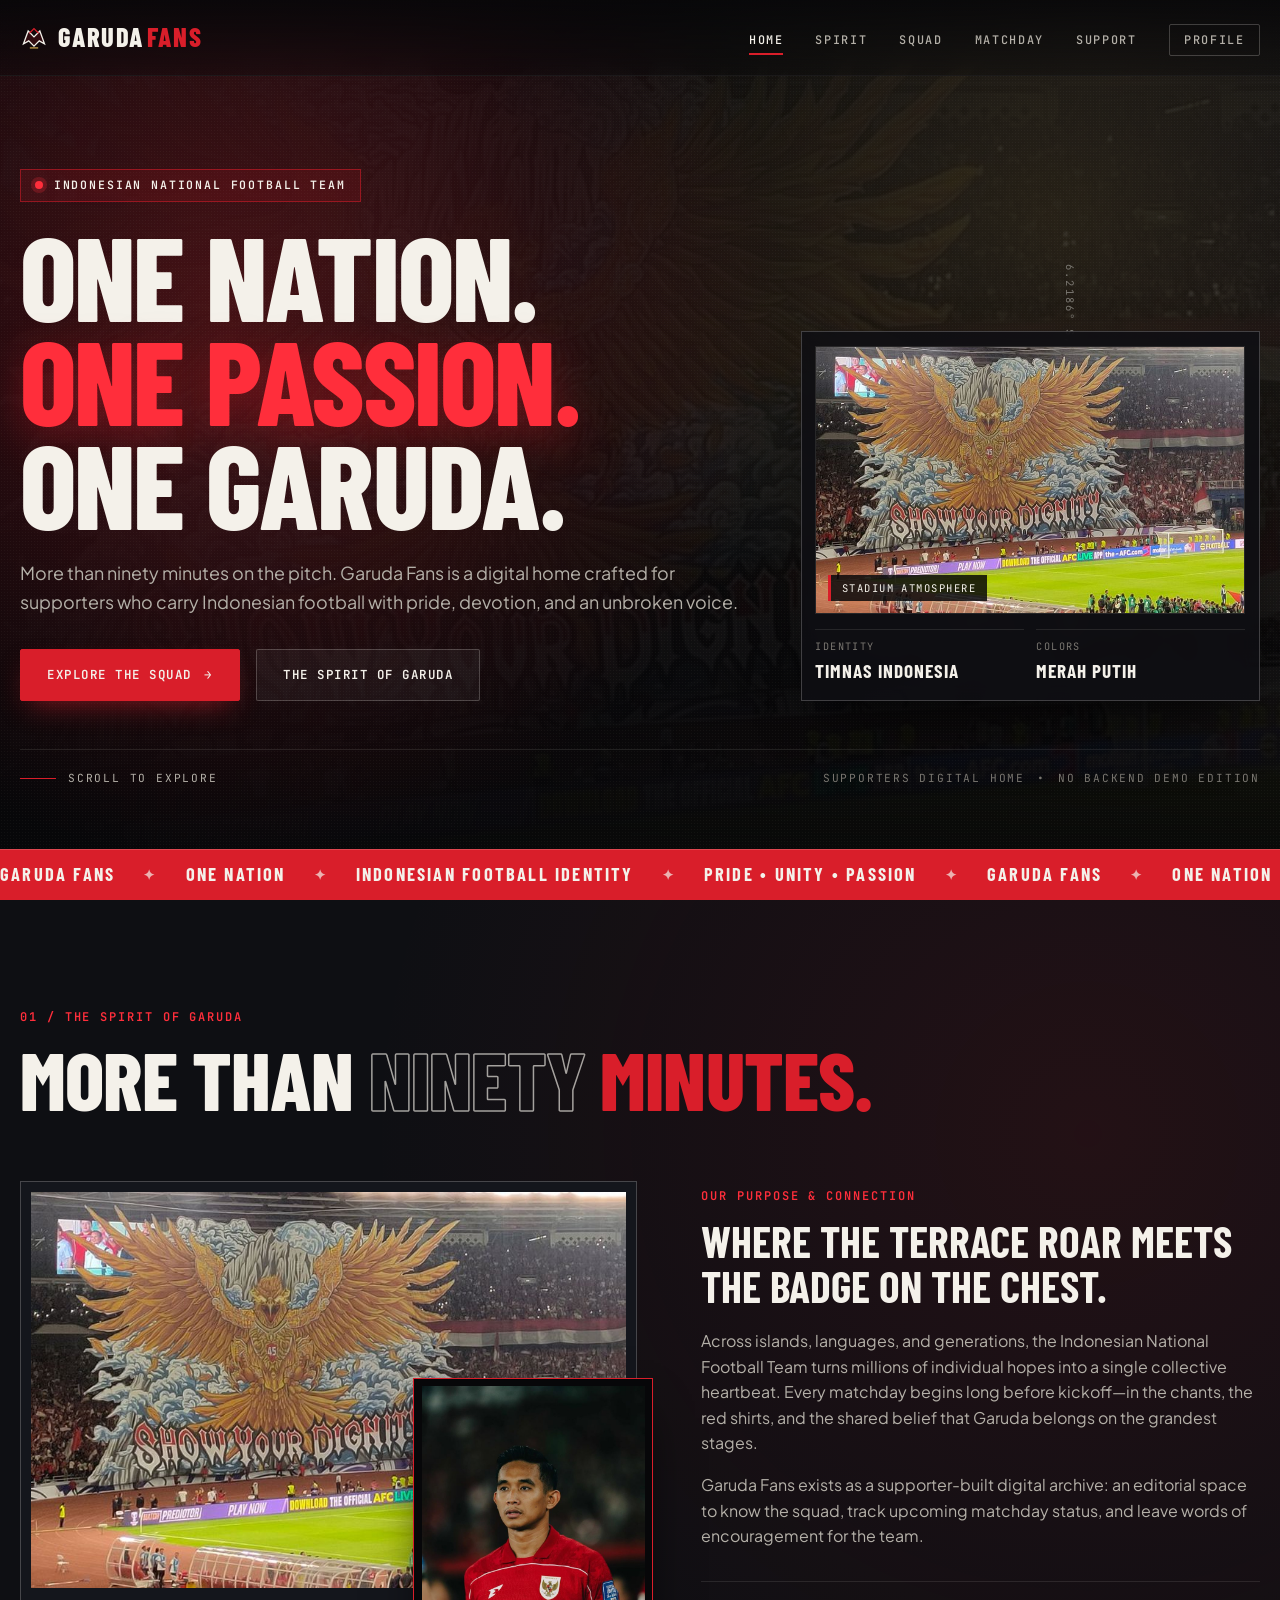
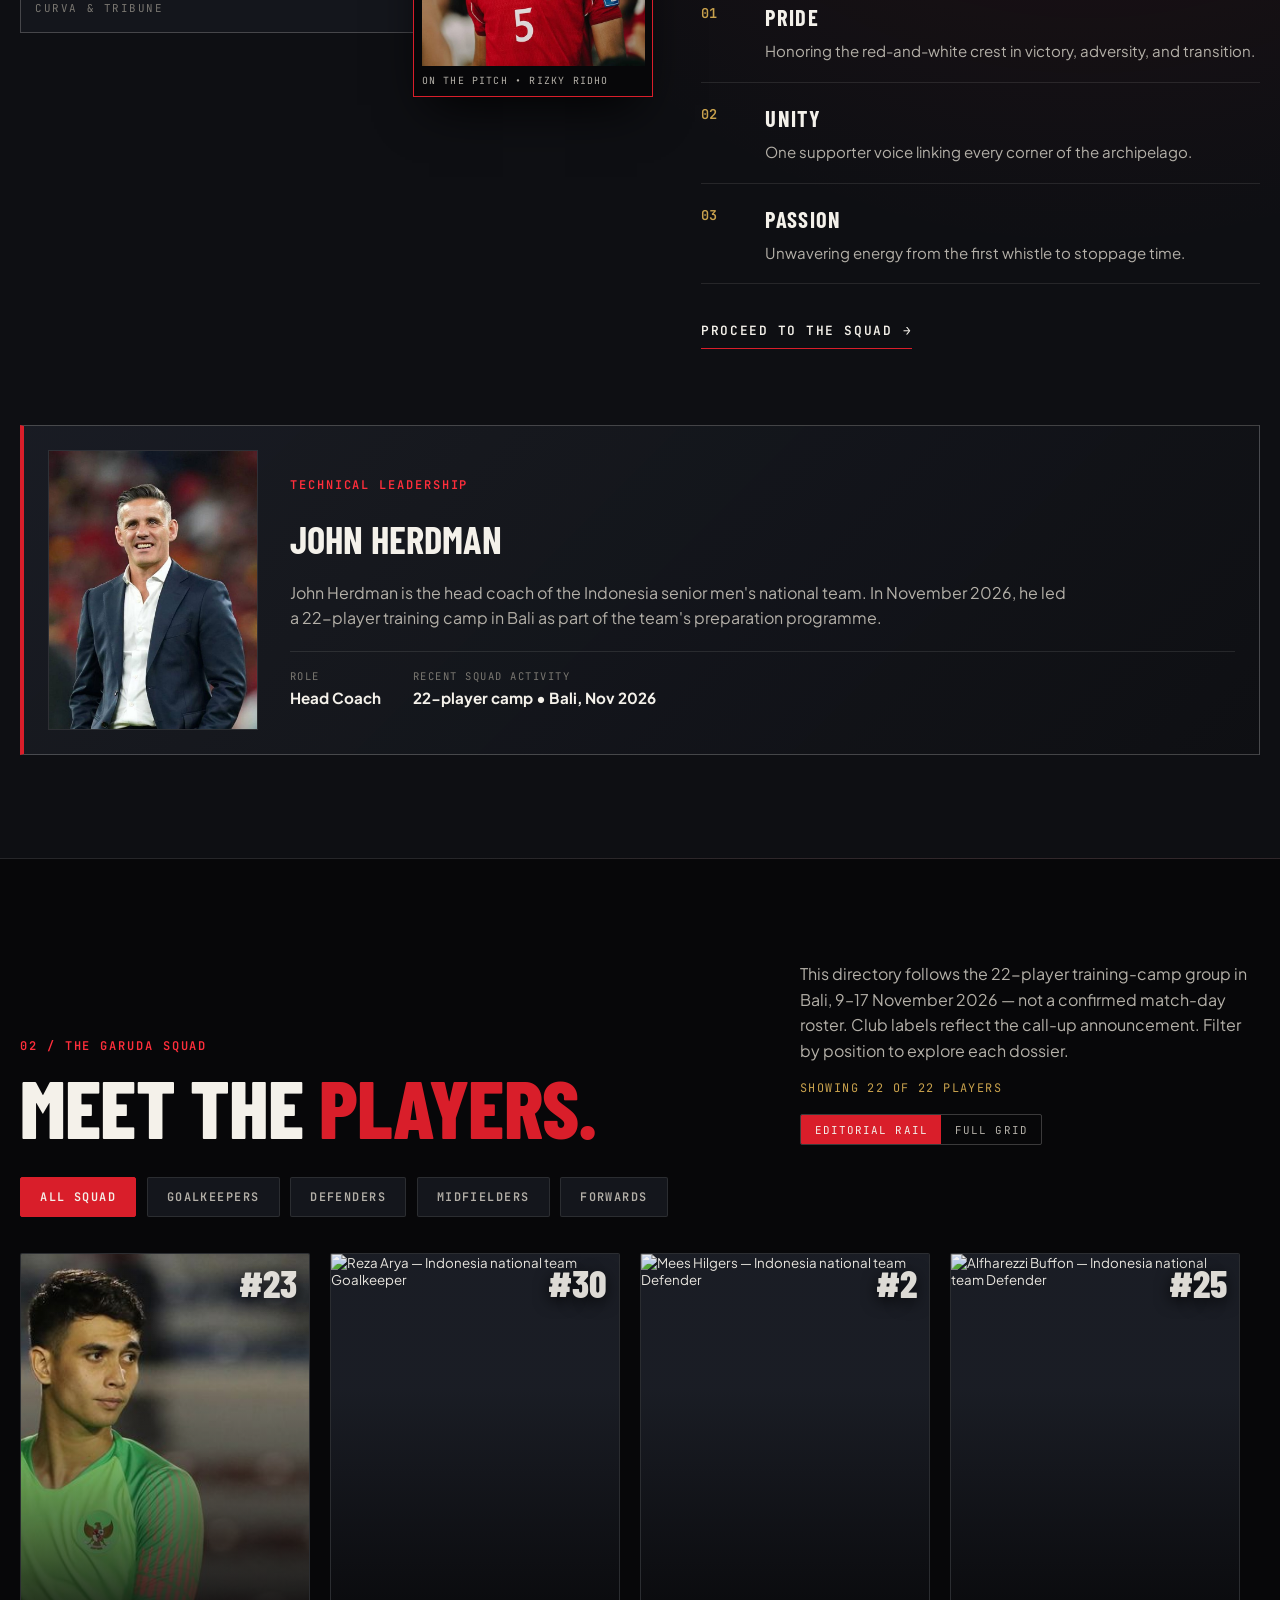
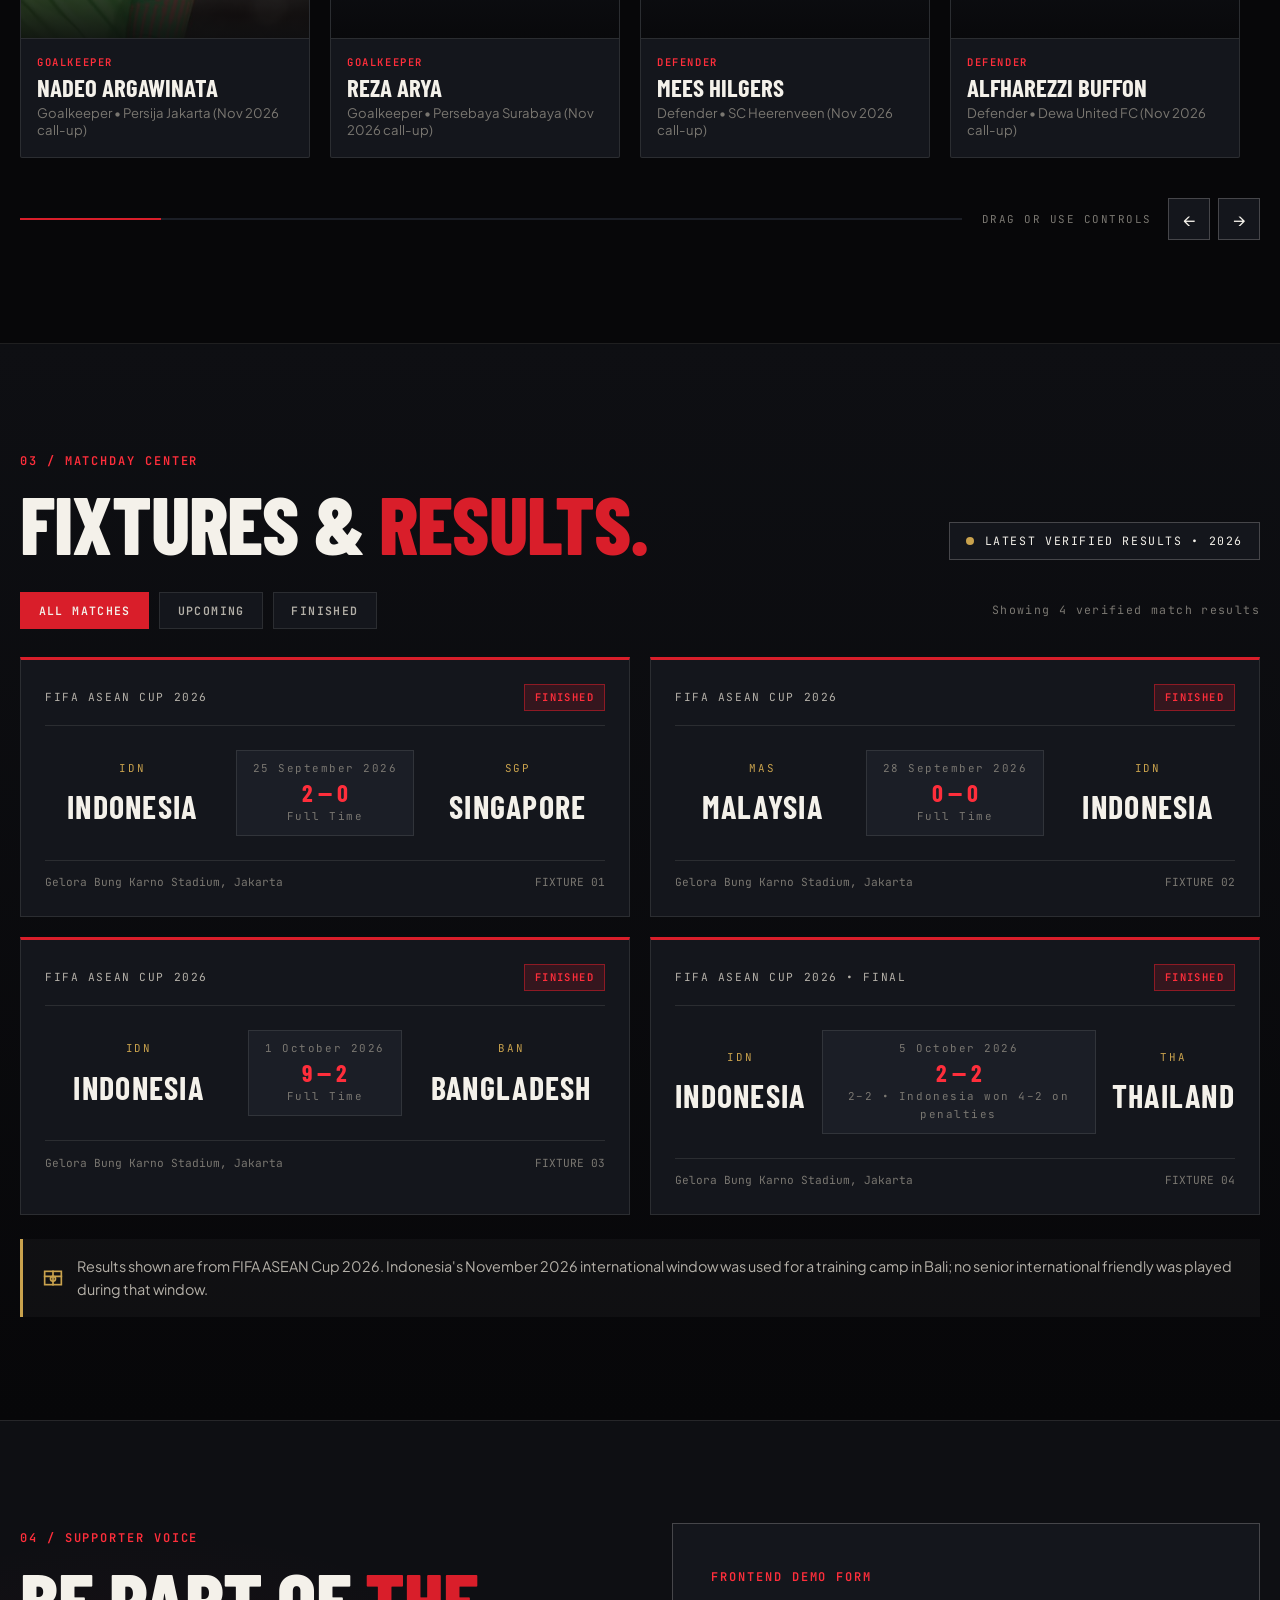
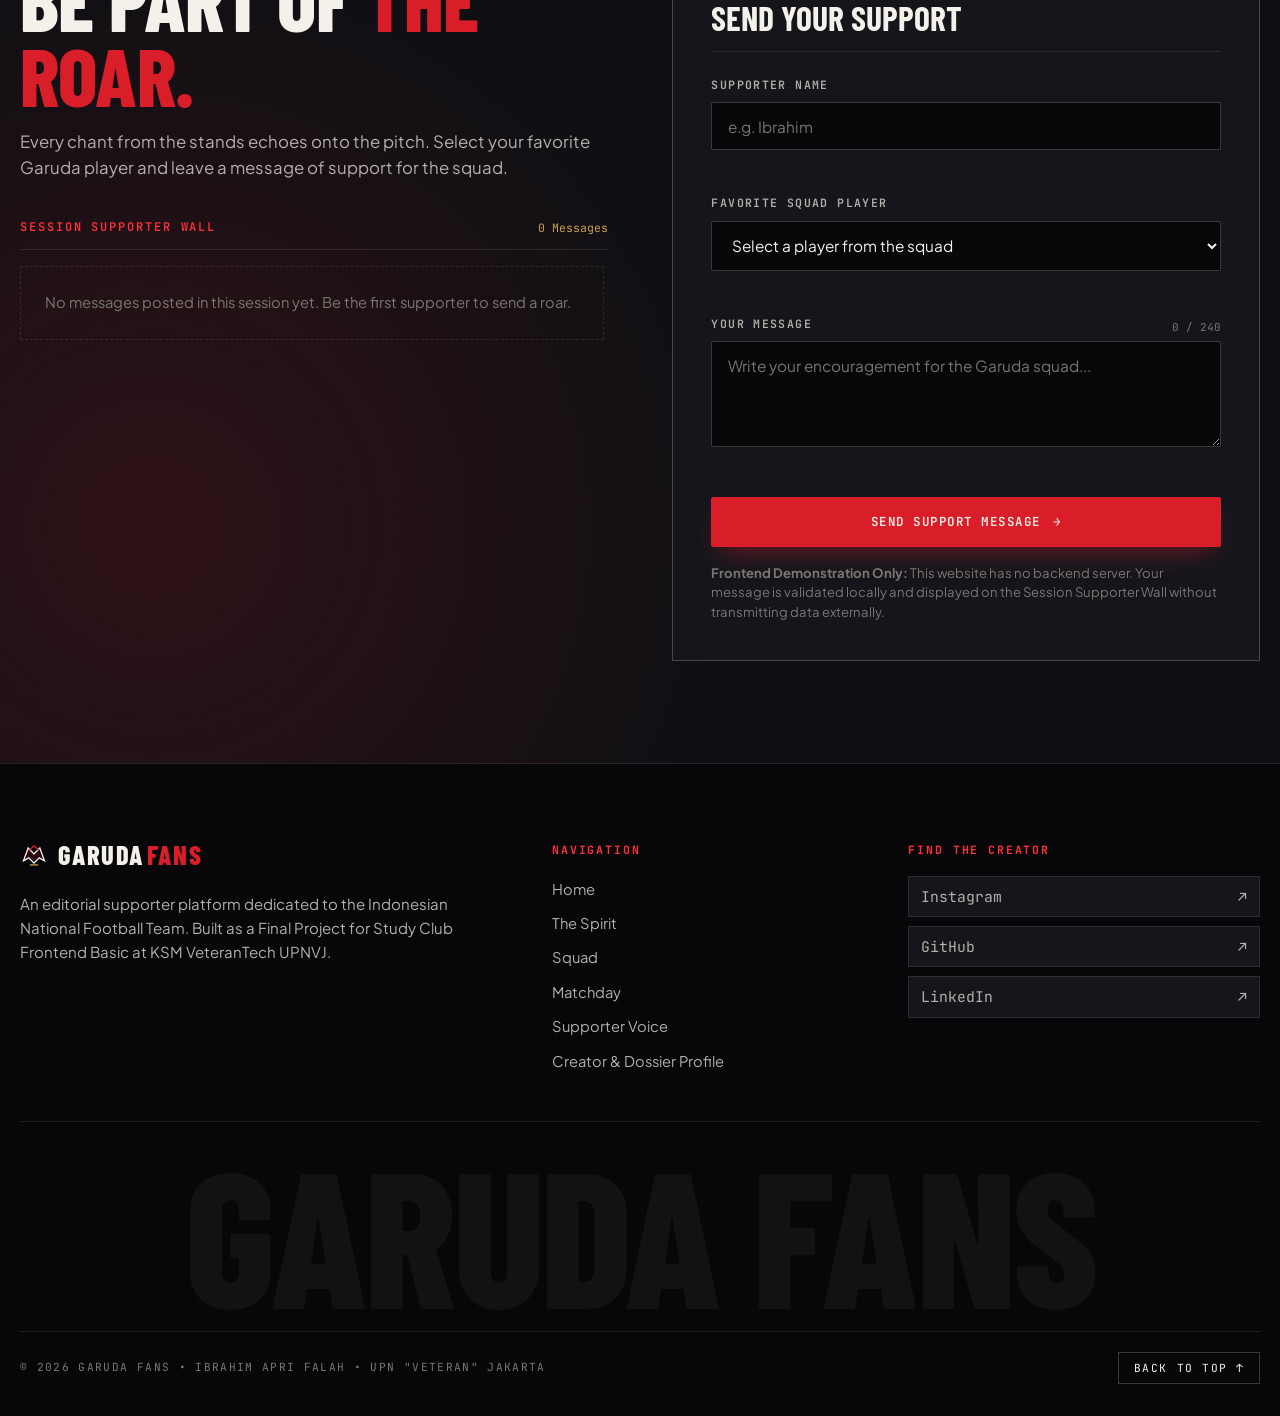
==== commit 2fc540f8: "Refactor code structure for improved readability and maintainability" ====
--- a/index.html
+++ b/index.html
@@ -207,7 +207,7 @@
                   alt="Indonesian National Team player Rizky Ridho on the pitch"
                   loading="lazy"
                 />
-                <figcaption>ON THE PITCH • #05</figcaption>
+                <figcaption>ON THE PITCH • RIZKY RIDHO</figcaption>
               </figure>
             </div>
 
@@ -271,10 +271,9 @@
               <span class="mono-kicker">TECHNICAL LEADERSHIP</span>
               <h3>John Herdman</h3>
               <p>
-                Head Coach portrait included in the Garuda Fans visual archive.
-                Official tactical records, tenure dates, and verified coaching
-                statistics are marked as placeholders until updated with official
-                federation releases.
+                John Herdman is the head coach of the Indonesia senior men's
+                national team. In November 2026, he led a 22-player training camp
+                in Bali as part of the team's preparation programme.
               </p>
               <div class="coach-meta">
                 <div>
@@ -282,8 +281,8 @@
                   <strong>Head Coach</strong>
                 </div>
                 <div>
-                  <span>OFFICIAL RECORD</span>
-                  <strong>TBA / Placeholder</strong>
+                  <span>RECENT SQUAD ACTIVITY</span>
+                  <strong>22-player camp • Bali, Nov 2026</strong>
                 </div>
               </div>
             </div>
@@ -306,12 +305,11 @@
 
             <div class="squad-meta-controls">
               <p class="squad-lead">
-                Explore the squad portrait archive. Filter by role, inspect
-                player details, or open a dedicated full-screen dossier.
+                This directory follows the 22-player training-camp group in Bali, 9–17 November 2026 — not a confirmed match-day roster. Club labels reflect the call-up announcement. Filter by position to explore each dossier.
               </p>
               <div class="squad-utility-bar">
                 <span class="squad-counter" id="squad-counter" aria-live="polite">
-                  Showing 18 Players
+                  22 TRAINING-CAMP INVITEES
                 </span>
                 <div class="view-switcher" role="group" aria-label="Gallery layout mode">
                   <button
@@ -419,7 +417,7 @@
 
             <div class="broadcast-badge">
               <span class="broadcast-dot" aria-hidden="true"></span>
-              <span>OFFICIAL SCHEDULE STATUS: TBA</span>
+              <span>LATEST VERIFIED RESULTS • 2026</span>
             </div>
           </div>
 
@@ -436,7 +434,7 @@
               </button>
             </div>
             <p class="match-count" id="match-count" aria-live="polite">
-              Showing 2 Scheduled Placeholders
+              Showing 4 verified match results
             </p>
           </div>
 
@@ -447,9 +445,9 @@
           <div class="schedule-note reveal-up">
             <img src="assets/icons/pitch.svg" alt="" width="20" height="20" />
             <p>
-              Transparency Notice: No unverified dates, scores, or opponents are
-              displayed. All fixtures remain marked <strong>TBA</strong> until
-              confirmed by official match schedules.
+              Results shown are from FIFA ASEAN Cup 2026. Indonesia's November
+              2026 international window was used for a training camp in Bali;
+              no senior international friendly was played during that window.
             </p>
           </div>
         </div>
@@ -582,27 +580,27 @@
 
         <div class="modal-body">
           <span class="mono-kicker" id="modal-player-position">POSITION</span>
-          <h2 id="modal-player-name">Player Name</h2>
+          <h2 id="modal-player-name">Player dossier</h2>
           <p class="modal-bio" id="modal-player-description">
-            Player details appear here.
+            Player information is loaded from the November 2026 training-camp list.
           </p>
 
           <dl class="modal-specs">
             <div class="spec-item">
-              <dt>SQUAD NO.</dt>
-              <dd id="modal-player-number">TBA</dd>
+              <dt>SHIRT NO.</dt>
+              <dd id="modal-player-number">Not listed</dd>
             </div>
             <div class="spec-item">
               <dt>POSITION</dt>
               <dd id="modal-player-role">-</dd>
             </div>
             <div class="spec-item">
-              <dt>NATIONALITY</dt>
-              <dd>Indonesia</dd>
+              <dt>CLUB AT NOVEMBER 2026 CALL-UP</dt>
+              <dd id="modal-player-club">—</dd>
             </div>
             <div class="spec-item">
-              <dt>OFFICIAL STATS</dt>
-              <dd id="modal-player-stats-note">Placeholder (TBA)</dd>
+              <dt>TRAINING CAMP NOTE</dt>
+              <dd id="modal-player-stats-note">November 2026 training-camp selection.</dd>
             </div>
           </dl>
 
@@ -670,39 +668,30 @@
           </div>
 
           <div class="footer-col">
-            <h3>SOCIAL PLACEHOLDERS</h3>
-            <p class="footer-placeholder-note">
-              External links below are placeholders for the project owner to fill
-              in.
-            </p>
-            <ul class="social-placeholders">
+            <h3>FIND THE CREATOR</h3>
+            
+            <ul class="creator-social-links">
               <li>
                 <a
-                  href="#social-instagram-placeholder"
-                  class="social-link"
-                  data-placeholder-link="Instagram"
-                >
-                  <span>Instagram [Placeholder URL]</span>
+                  href="https://www.instagram.com/ibrahiimfaalah/"
+                  class="social-link" target="_blank" rel="noopener noreferrer">
+                  <span>Instagram</span>
                   <span aria-hidden="true">↗</span>
                 </a>
               </li>
               <li>
                 <a
-                  href="#social-github-placeholder"
-                  class="social-link"
-                  data-placeholder-link="GitHub"
-                >
-                  <span>GitHub [Placeholder URL]</span>
+                  href="https://github.com/IbrahimApriFalah"
+                  class="social-link" target="_blank" rel="noopener noreferrer">
+                  <span>GitHub</span>
                   <span aria-hidden="true">↗</span>
                 </a>
               </li>
               <li>
                 <a
-                  href="#social-linkedin-placeholder"
-                  class="social-link"
-                  data-placeholder-link="LinkedIn"
-                >
-                  <span>LinkedIn [Placeholder URL]</span>
+                  href="https://www.linkedin.com/in/ibrahim-apri-falah/"
+                  class="social-link" target="_blank" rel="noopener noreferrer">
+                  <span>LinkedIn</span>
                   <span aria-hidden="true">↗</span>
                 </a>
               </li>
